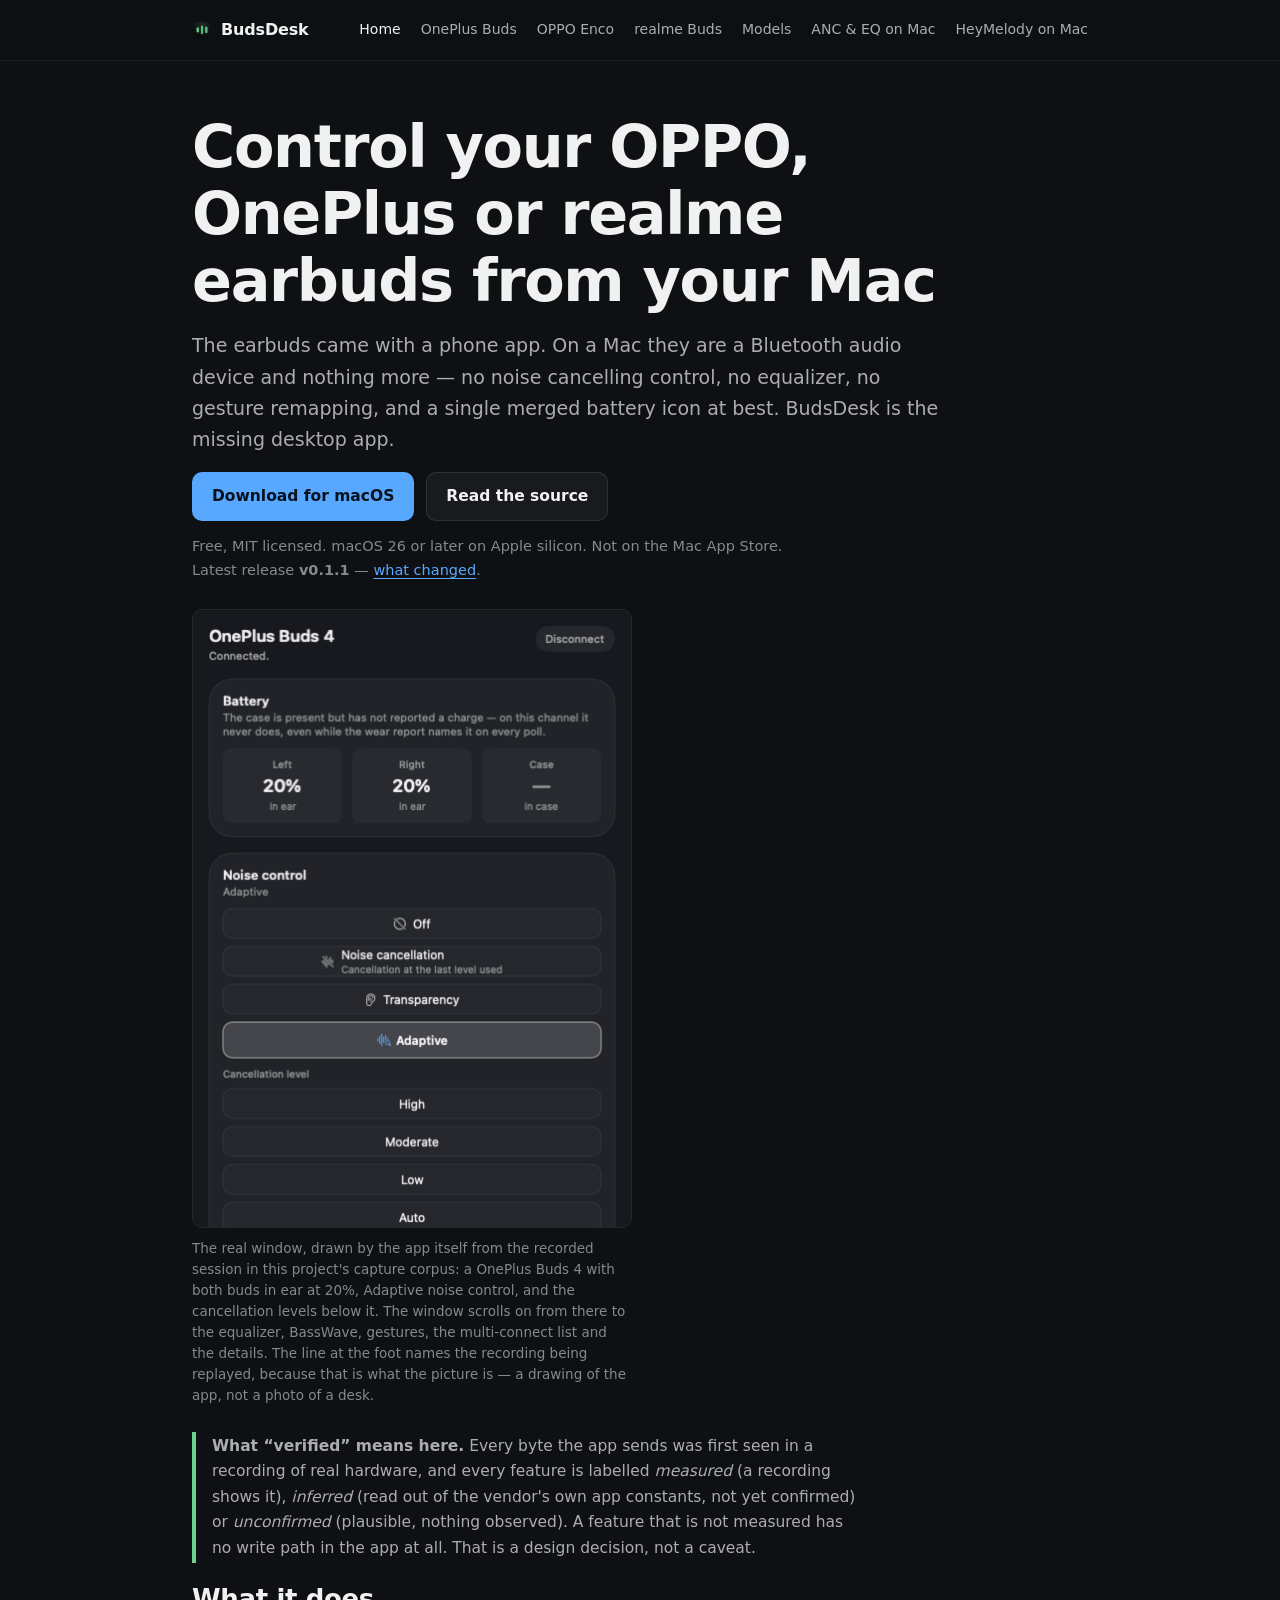
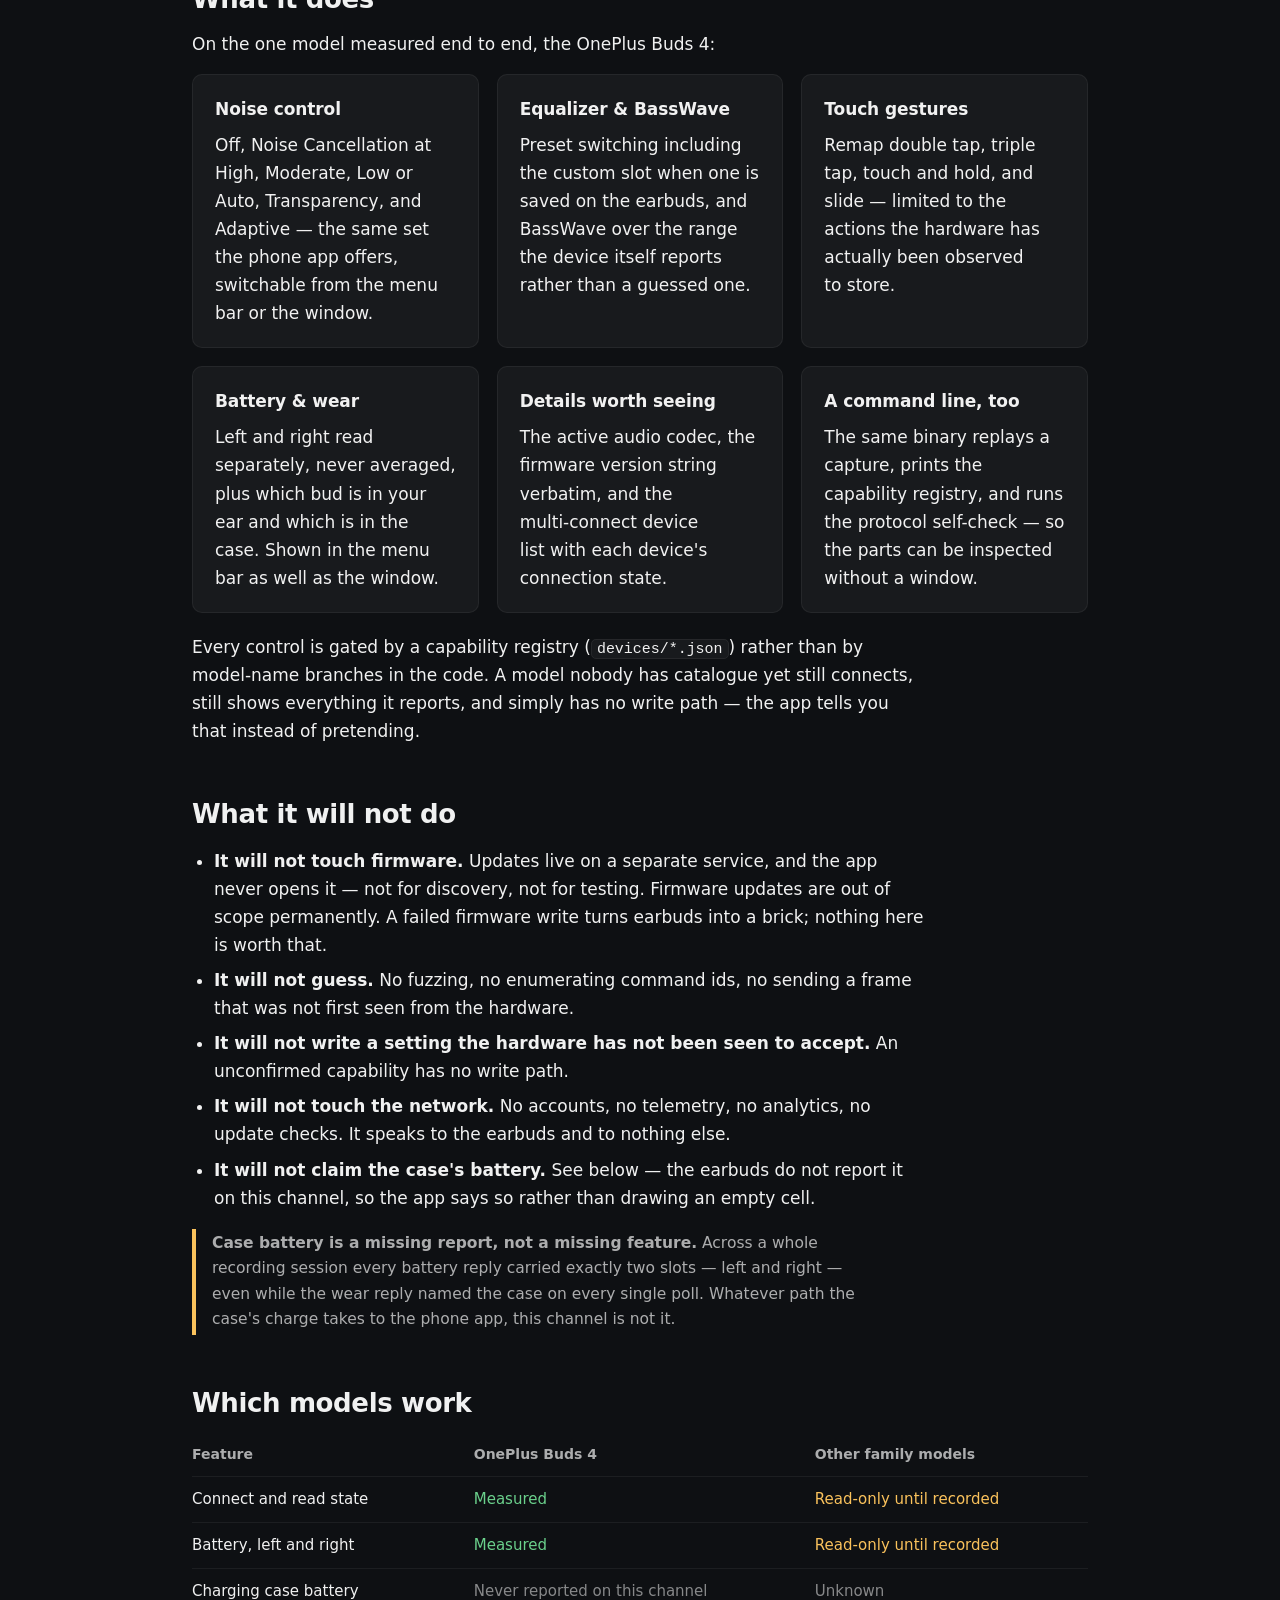
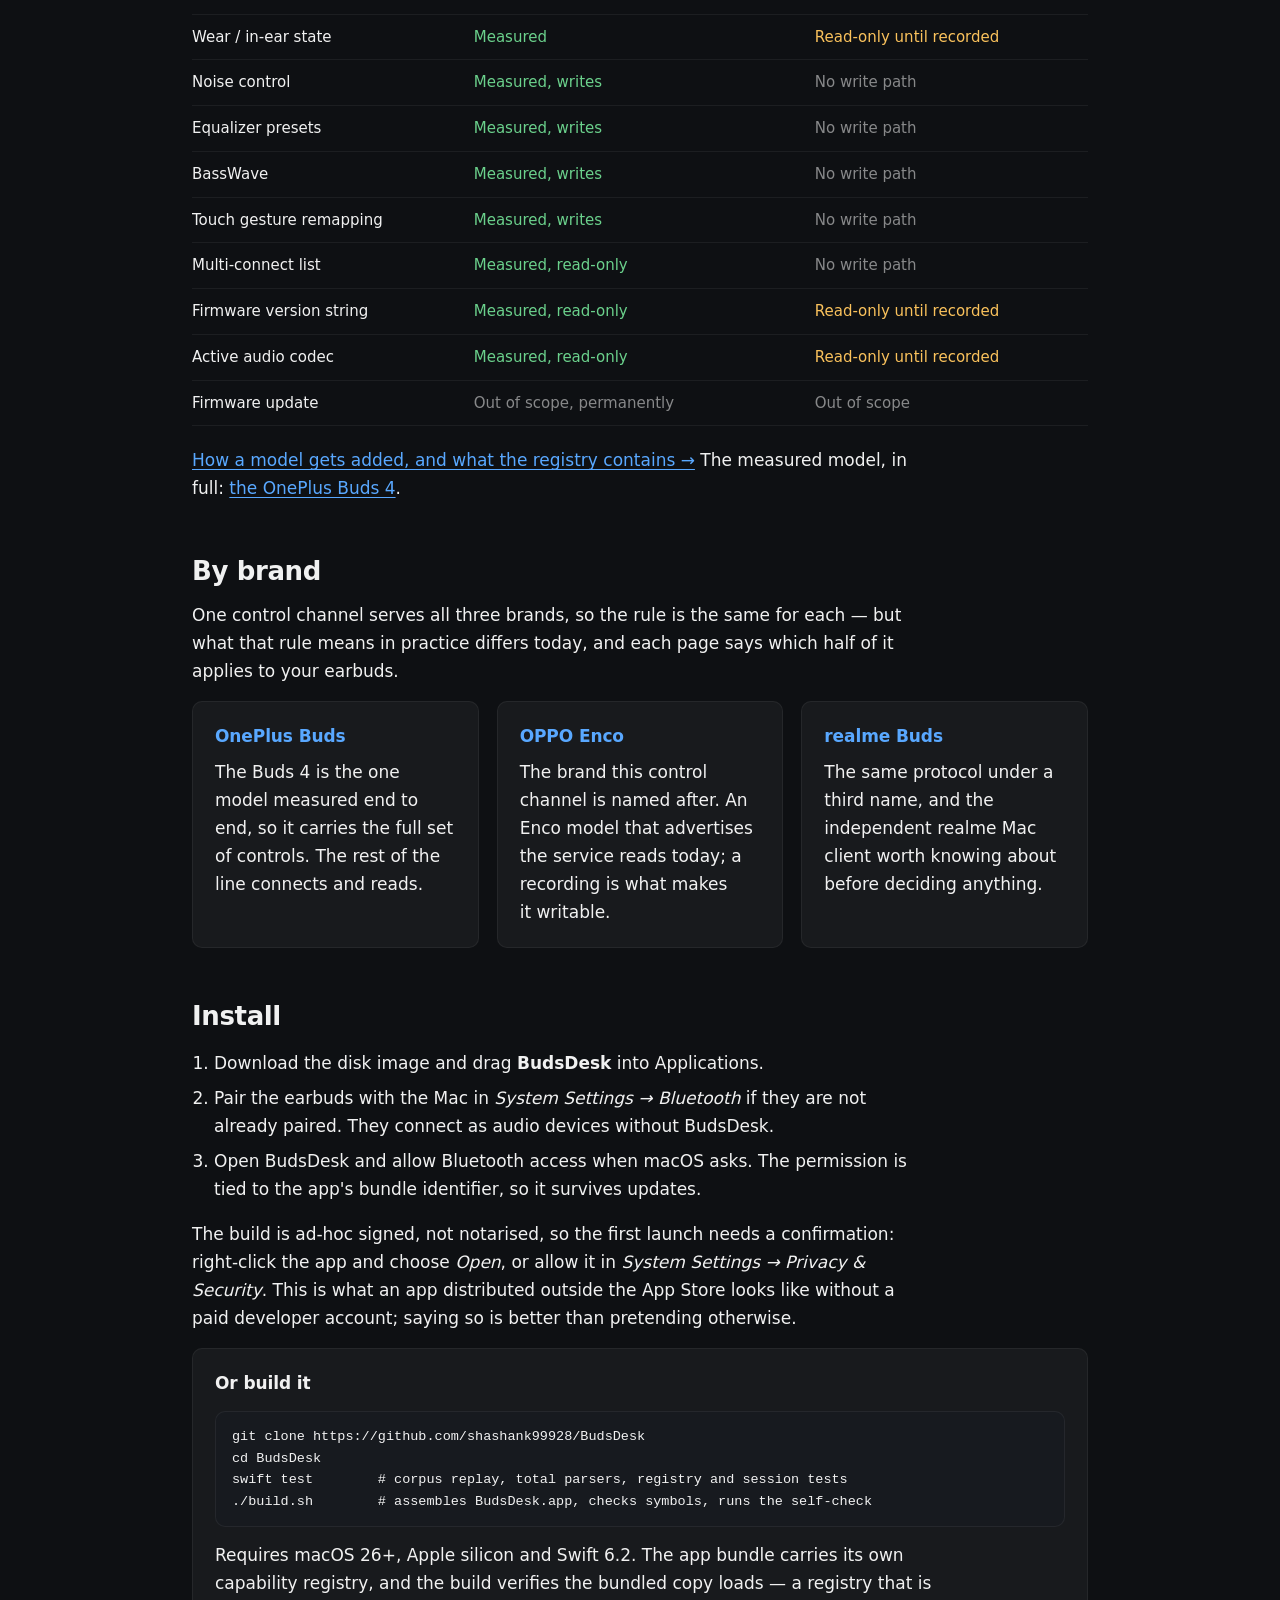
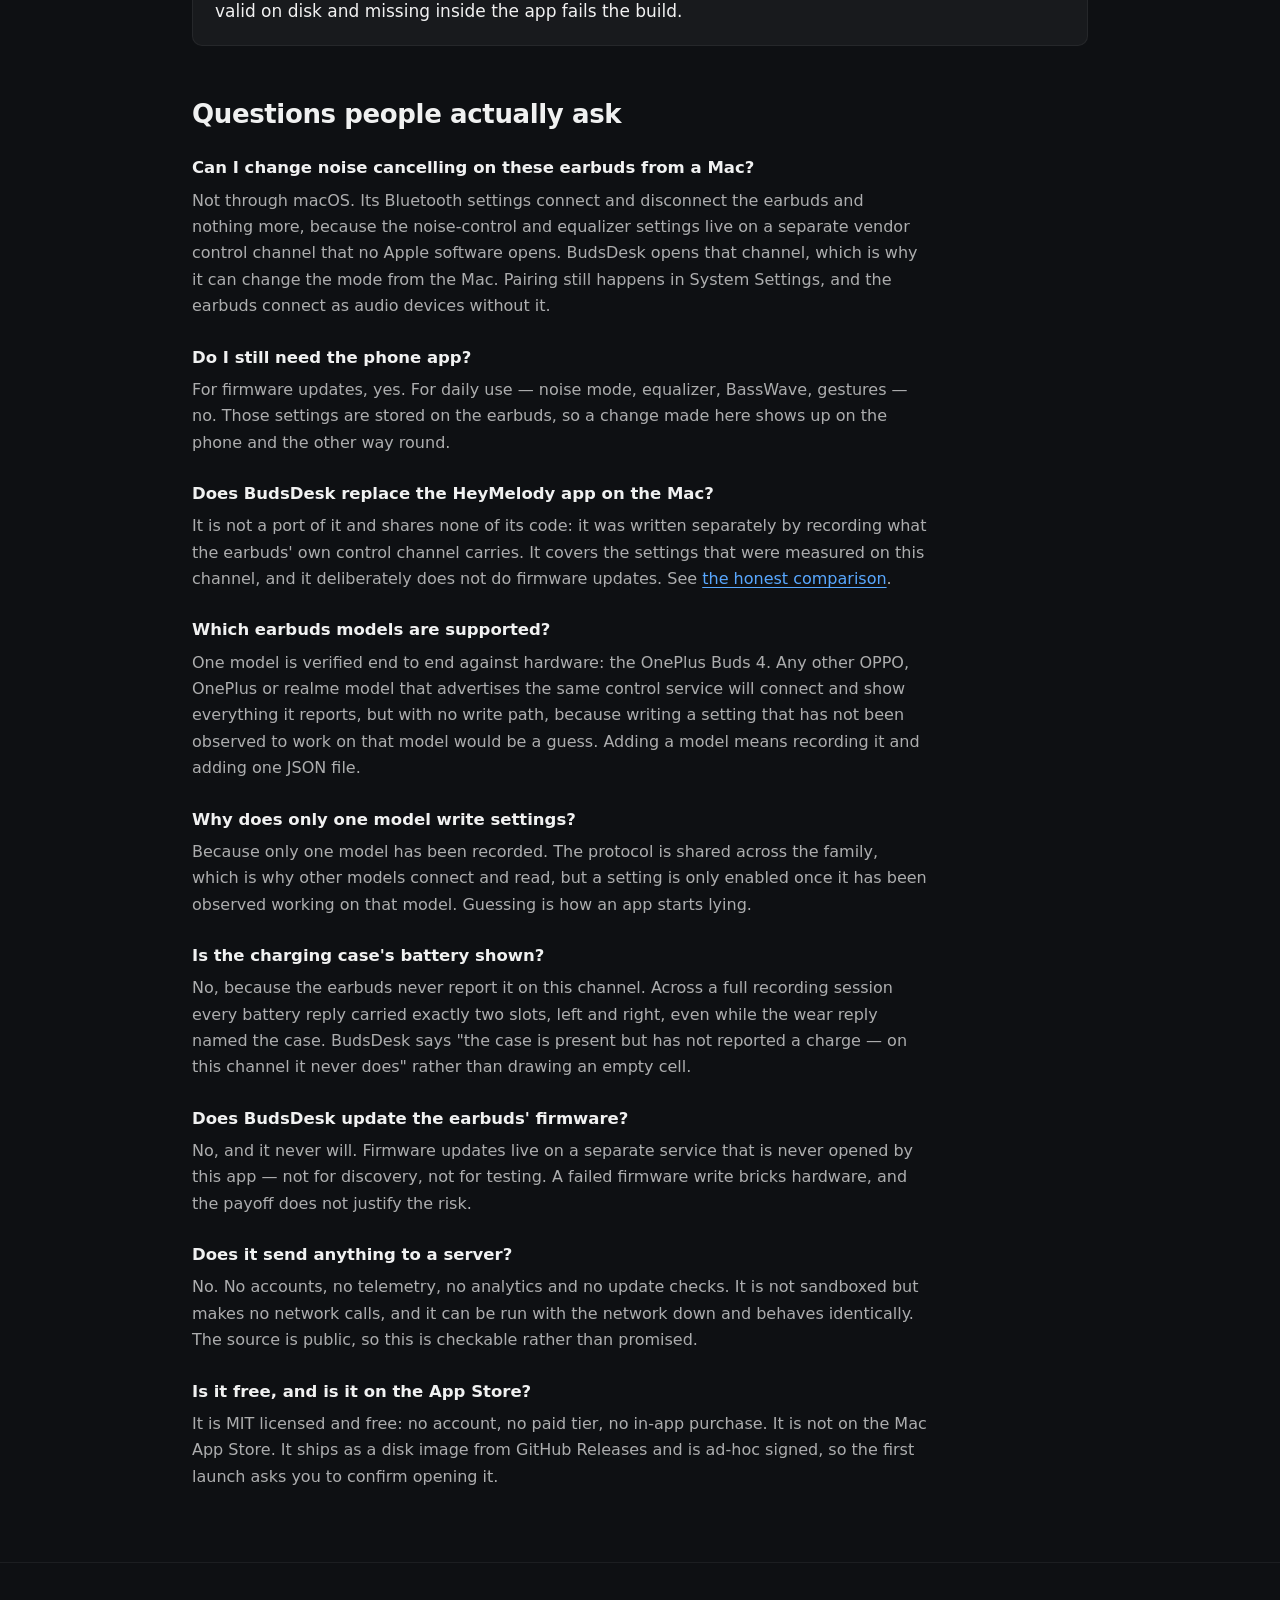
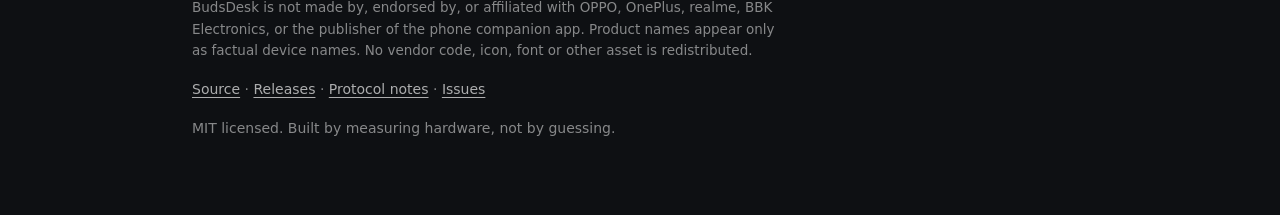
==== docs/index.html @ 9f468a89 "Apply the site's design audit: one accent, honest contrast, larger type The audit had been accepted " ====
<!DOCTYPE html>
<html lang="en">
<head>
<meta charset="utf-8">
<meta name="viewport" content="width=device-width, initial-scale=1">
<title>BudsDesk — Control OnePlus &amp; OPPO Earbuds on Mac</title>
<meta name="description" content="A free, open-source macOS app that controls OPPO, OnePlus and realme wireless earbuds: noise cancelling, equalizer, BassWave, touch gestures and battery. Verified against real hardware. No phone, no account, no network.">
<link rel="canonical" href="https://shashank99928.github.io/BudsDesk/">
<meta name="theme-color" content="#0e1013">
<meta name="color-scheme" content="dark">

<meta property="og:type" content="website">
<meta property="og:site_name" content="BudsDesk">
<meta property="og:title" content="BudsDesk — control OnePlus, OPPO and realme earbuds on your Mac">
<meta property="og:description" content="Change noise cancelling and the equalizer on your earbuds from the Mac, without the phone. Free and open source, verified against real hardware, no network access.">
<meta property="og:url" content="https://shashank99928.github.io/BudsDesk/">
<meta name="twitter:card" content="summary">
<meta property="og:image" content="https://shashank99928.github.io/BudsDesk/assets/icon.png">

<link rel="stylesheet" href="assets/style.css">
<link rel="icon" href="assets/icon.png" type="image/png">

<script type="application/ld+json">
{
  "@context": "https://schema.org",
  "@graph": [
    {
      "@type": "SoftwareApplication",
      "@id": "https://shashank99928.github.io/BudsDesk/#app",
      "name": "BudsDesk",
      "alternateName": "BudsDesk for macOS",
      "applicationCategory": "UtilitiesApplication",
      "applicationSubCategory": "Bluetooth device control",
      "operatingSystem": "macOS 26 or later, Apple silicon",
      "softwareRequirements": "macOS 26+, Apple silicon (arm64)",
      "processorRequirements": "Apple silicon",
      "downloadUrl": "https://github.com/shashank99928/BudsDesk/releases/latest/download/BudsDesk.dmg",
      "installUrl": "https://github.com/shashank99928/BudsDesk/releases/latest",
      "softwareVersion": "0.1.1",
      "fileSize": "unknown",
      "license": "https://github.com/shashank99928/BudsDesk/blob/main/LICENSE",
      "isAccessibleForFree": true,
      "offers": { "@type": "Offer", "price": "0", "priceCurrency": "USD" },
      "description": "A native macOS app that controls OPPO, OnePlus and realme wireless earbuds over the vendor's own Bluetooth control channel: noise control, equalizer, BassWave, touch gestures, battery, wear state, codec and multi-connect state. One model is verified against hardware; other models in the family connect read-only until someone records them.",
      "featureList": [
        "Noise control: Off, Noise Cancellation (High, Moderate, Low, Auto), Transparency, Adaptive",
        "Equalizer presets, plus the custom slot when one is saved",
        "BassWave level, using the range the device itself reports",
        "Touch gesture remapping, limited to actions the hardware has been observed to accept",
        "Left and right battery, read separately",
        "Wear and in-ear detection",
        "Multi-connect device list",
        "Firmware version string and active audio codec",
        "Menu-bar item with battery, and a command line on the same binary"
      ],
      "author": { "@type": "Person", "name": "shashank99928", "url": "https://github.com/shashank99928" },
      "codeRepository": "https://github.com/shashank99928/BudsDesk"
    },
    {
      "@type": "Organization",
      "@id": "https://shashank99928.github.io/BudsDesk/#org",
      "name": "BudsDesk",
      "url": "https://shashank99928.github.io/BudsDesk/",
      "sameAs": ["https://github.com/shashank99928/BudsDesk"],
      "logo": "https://shashank99928.github.io/BudsDesk/assets/icon.png"
    },
    {
      "@type": "WebSite",
      "@id": "https://shashank99928.github.io/BudsDesk/#website",
      "url": "https://shashank99928.github.io/BudsDesk/",
      "name": "BudsDesk",
      "publisher": { "@id": "https://shashank99928.github.io/BudsDesk/#org" }
    },
    {
      "@type": "FAQPage",
      "@id": "https://shashank99928.github.io/BudsDesk/#faq",
      "mainEntity": [
        {
          "@type": "Question",
          "name": "Can I change noise cancelling on these earbuds from a Mac?",
          "acceptedAnswer": {
            "@type": "Answer",
            "text": "Not through macOS. Its Bluetooth settings connect and disconnect the earbuds and nothing more, because the noise-control and equalizer settings live on a separate vendor control channel that no Apple software opens. BudsDesk opens that channel, which is why it can change the mode from the Mac. Pairing still happens in System Settings, and the earbuds connect as audio devices without it."
          }
        },
        {
          "@type": "Question",
          "name": "Do I still need the phone app?",
          "acceptedAnswer": {
            "@type": "Answer",
            "text": "For firmware updates, yes. For daily use — noise mode, equalizer, BassWave, gestures — no. Those settings are stored on the earbuds, so a change made here shows up on the phone and the other way round."
          }
        },
        {
          "@type": "Question",
          "name": "Does BudsDesk replace the HeyMelody app on the Mac?",
          "acceptedAnswer": {
            "@type": "Answer",
            "text": "It is not a port of it and shares none of its code: it was written separately by recording what the earbuds' own control channel carries. It covers the settings that were measured on this channel, and it deliberately does not do firmware updates. See the honest comparison."
          }
        },
        {
          "@type": "Question",
          "name": "Which earbuds models are supported?",
          "acceptedAnswer": {
            "@type": "Answer",
            "text": "One model is verified end to end against hardware: the OnePlus Buds 4. Any other OPPO, OnePlus or realme model that advertises the same control service will connect and show everything it reports, but with no write path, because writing a setting that has not been observed to work on that model would be a guess. Adding a model means recording it and adding one JSON file."
          }
        },
        {
          "@type": "Question",
          "name": "Why does only one model write settings?",
          "acceptedAnswer": {
            "@type": "Answer",
            "text": "Because only one model has been recorded. The protocol is shared across the family, which is why other models connect and read, but a setting is only enabled once it has been observed working on that model. Guessing is how an app starts lying."
          }
        },
        {
          "@type": "Question",
          "name": "Is the charging case's battery shown?",
          "acceptedAnswer": {
            "@type": "Answer",
            "text": "No, because the earbuds never report it on this channel. Across a full recording session every battery reply carried exactly two slots, left and right, even while the wear reply named the case. BudsDesk says \"the case is present but has not reported a charge — on this channel it never does\" rather than drawing an empty cell."
          }
        },
        {
          "@type": "Question",
          "name": "Does BudsDesk update the earbuds' firmware?",
          "acceptedAnswer": {
            "@type": "Answer",
            "text": "No, and it never will. Firmware updates live on a separate service that is never opened by this app — not for discovery, not for testing. A failed firmware write bricks hardware, and the payoff does not justify the risk."
          }
        },
        {
          "@type": "Question",
          "name": "Does it send anything to a server?",
          "acceptedAnswer": {
            "@type": "Answer",
            "text": "No. No accounts, no telemetry, no analytics and no update checks. It is not sandboxed but makes no network calls, and it can be run with the network down and behaves identically. The source is public, so this is checkable rather than promised."
          }
        },
        {
          "@type": "Question",
          "name": "Is it free, and is it on the App Store?",
          "acceptedAnswer": {
            "@type": "Answer",
            "text": "It is MIT licensed and free: no account, no paid tier, no in-app purchase. It is not on the Mac App Store. It ships as a disk image from GitHub Releases and is ad-hoc signed, so the first launch asks you to confirm opening it."
          }
        }
      ]
    }
  ]
}
</script>
</head>
<body>

<a class="skip" href="#main">Skip to content</a>

<header class="site">
  <div class="wrap">
    <a class="brand" href="/BudsDesk/"><span class="mark" aria-hidden="true"></span>BudsDesk</a>
    <nav class="site" aria-label="Main">
      <a href="/BudsDesk/" aria-current="page">Home</a>
      <a href="/BudsDesk/oneplus-buds-on-mac.html">OnePlus Buds</a>
      <a href="/BudsDesk/oppo-buds-on-mac.html">OPPO Enco</a>
      <a href="/BudsDesk/realme-buds-on-mac.html">realme Buds</a>
      <a href="/BudsDesk/models.html">Models</a>
      <a href="/BudsDesk/anc-eq-on-mac.html">ANC &amp; EQ on Mac</a>
      <a href="/BudsDesk/heymelody-on-mac.html">HeyMelody on Mac</a>
    </nav>
  </div>
</header>

<main id="main">
<div class="wrap">

  <h1>Control your OPPO, OnePlus or realme earbuds from your Mac</h1>

  <p class="lede">
    The earbuds came with a phone app. On a Mac they are a Bluetooth audio device and nothing
    more — no noise cancelling control, no equalizer, no gesture remapping, and a single merged
    battery icon at best. BudsDesk is the missing desktop app.
  </p>

  <div class="buttons">
    <a class="button primary" href="https://github.com/shashank99928/BudsDesk/releases/latest/download/BudsDesk.dmg">Download for macOS</a>
    <a class="button" href="https://github.com/shashank99928/BudsDesk">Read the source</a>
  </div>
  <p style="font-size:14.5px;color:var(--faint);margin-bottom:26px">
    Free, MIT licensed. macOS 26 or later on Apple silicon. Not on the Mac App Store.
    Latest release <strong>v0.1.1</strong> —
    <a href="https://github.com/shashank99928/BudsDesk/releases">what changed</a>.
  </p>

  <figure class="shot">
    <img src="assets/connected.png" width="440" height="620" fetchpriority="high" decoding="async"
         alt="The BudsDesk window: OnePlus Buds 4 connected. Battery shows left 20% and right 20%, both in ear, with the note that the case has not reported a charge. Noise control shows Adaptive selected, with the cancellation levels High, Moderate, Low and Auto below it.">
    <figcaption>
      The real window, drawn by the app itself from the recorded session in this project's capture
      corpus: a OnePlus Buds 4 with both buds in ear at 20%, Adaptive noise control, and the
      cancellation levels below it. The window scrolls on from there to the equalizer, BassWave,
      gestures, the multi-connect list and the details. The line at the foot names the recording
      being replayed, because that is what the picture is — a drawing of the app, not a photo of a
      desk.
    </figcaption>
  </figure>

  <div class="note good">
    <p><strong>What &ldquo;verified&rdquo; means here.</strong> Every byte the app sends was first seen
    in a recording of real hardware, and every feature is labelled <em>measured</em> (a recording
    shows it), <em>inferred</em> (read out of the vendor's own app constants, not yet confirmed) or
    <em>unconfirmed</em> (plausible, nothing observed). A feature that is not measured has no write
    path in the app at all. That is a design decision, not a caveat.</p>
  </div>

  <section>
    <h2>What it does</h2>

    <p>On the one model measured end to end, the OnePlus Buds 4:</p>

    <div class="grid">
      <div class="card">
        <h3>Noise control</h3>
        <p>Off, Noise Cancellation at High, Moderate, Low or Auto, Transparency, and Adaptive — the
        same set the phone app offers, switchable from the menu bar or the window.</p>
      </div>
      <div class="card">
        <h3>Equalizer &amp; BassWave</h3>
        <p>Preset switching including the custom slot when one is saved on the earbuds, and BassWave
        over the range the device itself reports rather than a guessed one.</p>
      </div>
      <div class="card">
        <h3>Touch gestures</h3>
        <p>Remap double tap, triple tap, touch and hold, and slide — limited to the actions the
        hardware has actually been observed to store.</p>
      </div>
      <div class="card">
        <h3>Battery &amp; wear</h3>
        <p>Left and right read separately, never averaged, plus which bud is in your ear and which
        is in the case. Shown in the menu bar as well as the window.</p>
      </div>
      <div class="card">
        <h3>Details worth seeing</h3>
        <p>The active audio codec, the firmware version string verbatim, and the multi-connect
        device list with each device's connection state.</p>
      </div>
      <div class="card">
        <h3>A command line, too</h3>
        <p>The same binary replays a capture, prints the capability registry, and runs the protocol
        self-check — so the parts can be inspected without a window.</p>
      </div>
    </div>

    <p>
      Every control is gated by a capability registry (<code>devices/*.json</code>) rather than by
      model-name branches in the code. A model nobody has catalogue yet still connects, still shows
      everything it reports, and simply has no write path — the app tells you that instead of
      pretending.
    </p>
  </section>

  <section>
    <h2>What it will not do</h2>

    <ul>
      <li><strong>It will not touch firmware.</strong> Updates live on a separate service, and the app
      never opens it — not for discovery, not for testing. Firmware updates are out of scope
      permanently. A failed firmware write turns earbuds into a brick; nothing here is worth that.</li>
      <li><strong>It will not guess.</strong> No fuzzing, no enumerating command ids, no sending a
      frame that was not first seen from the hardware.</li>
      <li><strong>It will not write a setting the hardware has not been seen to accept.</strong> An
      unconfirmed capability has no write path.</li>
      <li><strong>It will not touch the network.</strong> No accounts, no telemetry, no analytics,
      no update checks. It speaks to the earbuds and to nothing else.</li>
      <li><strong>It will not claim the case's battery.</strong> See below — the earbuds do not report
      it on this channel, so the app says so rather than drawing an empty cell.</li>
    </ul>

    <div class="note warn">
      <p><strong>Case battery is a missing report, not a missing feature.</strong> Across a whole
      recording session every battery reply carried exactly two slots — left and right — even while
      the wear reply named the case on every single poll. Whatever path the case's charge takes to
      the phone app, this channel is not it.</p>
    </div>
  </section>

  <section>
    <h2>Which models work</h2>

    <div class="scroll-x">
    <table>
      <caption class="sr-only" style="position:absolute;left:-9999px">Feature support by model</caption>
      <thead>
        <tr><th scope="col">Feature</th><th scope="col">OnePlus Buds 4</th><th scope="col">Other family models</th></tr>
      </thead>
      <tbody>
        <tr><td>Connect and read state</td><td class="yes">Measured</td><td class="partial">Read-only until recorded</td></tr>
        <tr><td>Battery, left and right</td><td class="yes">Measured</td><td class="partial">Read-only until recorded</td></tr>
        <tr><td>Charging case battery</td><td class="no">Never reported on this channel</td><td class="no">Unknown</td></tr>
        <tr><td>Wear / in-ear state</td><td class="yes">Measured</td><td class="partial">Read-only until recorded</td></tr>
        <tr><td>Noise control</td><td class="yes">Measured, writes</td><td class="no">No write path</td></tr>
        <tr><td>Equalizer presets</td><td class="yes">Measured, writes</td><td class="no">No write path</td></tr>
        <tr><td>BassWave</td><td class="yes">Measured, writes</td><td class="no">No write path</td></tr>
        <tr><td>Touch gesture remapping</td><td class="yes">Measured, writes</td><td class="no">No write path</td></tr>
        <tr><td>Multi-connect list</td><td class="yes">Measured, read-only</td><td class="no">No write path</td></tr>
        <tr><td>Firmware version string</td><td class="yes">Measured, read-only</td><td class="partial">Read-only until recorded</td></tr>
        <tr><td>Active audio codec</td><td class="yes">Measured, read-only</td><td class="partial">Read-only until recorded</td></tr>
        <tr><td>Firmware update</td><td class="no">Out of scope, permanently</td><td class="no">Out of scope</td></tr>
      </tbody>
    </table>
    </div>

    <p>
      <a href="/BudsDesk/models.html">How a model gets added, and what the registry contains &rarr;</a>
      The measured model, in full: <a href="/BudsDesk/oneplus-buds-4.html">the OnePlus Buds 4</a>.
    </p>
  </section>

  <section>
    <h2>By brand</h2>

    <p>
      One control channel serves all three brands, so the rule is the same for each — but what that
      rule means in practice differs today, and each page says which half of it applies to your
      earbuds.
    </p>

    <div class="grid">
      <a class="card" href="/BudsDesk/oneplus-buds-on-mac.html">
        <h3>OnePlus Buds</h3>
        <p>The Buds 4 is the one model measured end to end, so it carries the full set of controls.
        The rest of the line connects and reads.</p>
      </a>
      <a class="card" href="/BudsDesk/oppo-buds-on-mac.html">
        <h3>OPPO Enco</h3>
        <p>The brand this control channel is named after. An Enco model that advertises the service
        reads today; a recording is what makes it writable.</p>
      </a>
      <a class="card" href="/BudsDesk/realme-buds-on-mac.html">
        <h3>realme Buds</h3>
        <p>The same protocol under a third name, and the independent realme Mac client worth knowing
        about before deciding anything.</p>
      </a>
    </div>
  </section>

  <section>
    <h2>Install</h2>

    <ol>
      <li>Download the disk image and drag <strong>BudsDesk</strong> into Applications.</li>
      <li>Pair the earbuds with the Mac in <em>System Settings &rarr; Bluetooth</em> if they are not
      already paired. They connect as audio devices without BudsDesk.</li>
      <li>Open BudsDesk and allow Bluetooth access when macOS asks. The permission is tied to the
      app's bundle identifier, so it survives updates.</li>
    </ol>

    <p>
      The build is ad-hoc signed, not notarised, so the first launch needs a confirmation:
      right-click the app and choose <em>Open</em>, or allow it in <em>System Settings &rarr;
      Privacy &amp; Security</em>. This is what an app distributed outside the App Store looks like
      without a paid developer account; saying so is better than pretending otherwise.
    </p>

    <div class="card">
      <h3>Or build it</h3>
      <pre><code>git clone https://github.com/shashank99928/BudsDesk
cd BudsDesk
swift test        # corpus replay, total parsers, registry and session tests
./build.sh        # assembles BudsDesk.app, checks symbols, runs the self-check</code></pre>
      <p style="margin-bottom:0">Requires macOS 26+, Apple silicon and Swift 6.2. The app bundle
      carries its own capability registry, and the build verifies the bundled copy loads — a
      registry that is valid on disk and missing inside the app fails the build.</p>
    </div>
  </section>

  <section>
    <h2>Questions people actually ask</h2>

    <dl class="faq">
      <dt>Can I change noise cancelling on these earbuds from a Mac?</dt>
      <dd>Not through macOS. Its Bluetooth settings connect and disconnect the earbuds and nothing
      more, because the noise-control and equalizer settings live on a separate vendor control channel
      that no Apple software opens. BudsDesk opens that channel, which is why it can change the mode
      from the Mac. Pairing still happens in System Settings, and the earbuds connect as audio devices
      without it.</dd>

      <dt>Do I still need the phone app?</dt>
      <dd>For firmware updates, yes. For daily use — noise mode, equalizer, BassWave, gestures — no.
      Those settings are stored on the earbuds, so a change made here shows up on the phone and the
      other way round.</dd>

      <dt>Does BudsDesk replace the HeyMelody app on the Mac?</dt>
      <dd>It is not a port of it and shares none of its code: it was written separately by recording
      what the earbuds' own control channel carries. It covers the settings that were measured on this
      channel, and it deliberately does not do firmware updates. See
      <a href="/BudsDesk/heymelody-on-mac.html">the honest comparison</a>.</dd>

      <dt>Which earbuds models are supported?</dt>
      <dd>One model is verified end to end against hardware: the OnePlus Buds 4. Any other OPPO,
      OnePlus or realme model that advertises the same control service will connect and show everything
      it reports, but with no write path, because writing a setting that has not been observed to work
      on that model would be a guess. Adding a model means recording it and adding one JSON file.</dd>

      <dt>Why does only one model write settings?</dt>
      <dd>Because only one model has been recorded. The protocol is shared across the family, which is
      why other models connect and read, but a setting is only enabled once it has been observed
      working on that model. Guessing is how an app starts lying.</dd>

      <dt>Is the charging case's battery shown?</dt>
      <dd>No, because the earbuds never report it on this channel. Across a full recording session
      every battery reply carried exactly two slots, left and right, even while the wear reply named
      the case. BudsDesk says "the case is present but has not reported a charge — on this channel it
      never does" rather than drawing an empty cell.</dd>

      <dt>Does BudsDesk update the earbuds' firmware?</dt>
      <dd>No, and it never will. Firmware updates live on a separate service that is never opened by
      this app — not for discovery, not for testing. A failed firmware write bricks hardware, and the
      payoff does not justify the risk.</dd>

      <dt>Does it send anything to a server?</dt>
      <dd>No. No accounts, no telemetry, no analytics and no update checks. It is not sandboxed but
      makes no network calls, and it can be run with the network down and behaves identically. The
      source is public, so this is checkable rather than promised.</dd>

      <dt>Is it free, and is it on the App Store?</dt>
      <dd>It is MIT licensed and free: no account, no paid tier, no in-app purchase. It is not on the
      Mac App Store. It ships as a disk image from GitHub Releases and is ad-hoc signed, so the first
      launch asks you to confirm opening it.</dd>
    </dl>
  </section>

</div>
</main>

<footer class="site">
  <div class="wrap">
    <p class="fineprint">
      BudsDesk is not made by, endorsed by, or affiliated with OPPO, OnePlus, realme, BBK
      Electronics, or the publisher of the phone companion app. Product names appear only as factual
      device names. No vendor code, icon, font or other asset is redistributed.
    </p>
    <p>
      <a href="https://github.com/shashank99928/BudsDesk">Source</a> ·
      <a href="https://github.com/shashank99928/BudsDesk/releases">Releases</a> ·
      <a href="https://github.com/shashank99928/BudsDesk/blob/main/protocol/PROTOCOL.md">Protocol notes</a> ·
      <a href="https://github.com/shashank99928/BudsDesk/issues">Issues</a>
    </p>
    <p>MIT licensed. Built by measuring hardware, not by guessing.</p>
  </div>
</footer>

</body>
</html>
---- docs/assets/style.css ----
/* BudsDesk site styles.
 *
 * One stylesheet, no framework, no webfont, no CDN. Every rule here is auditable in one file, and
 * the page renders identically offline — which matters for a project whose whole claim is that it
 * never talks to a network.
 *
 * The palette is the app's own (Sources/BudsDeskMac/Theme.swift), converted to hex, so the site
 * and the app look like the same thing. It is dark-only on purpose: the app is pinned to Dark
 * Aqua because that is the appearance it was verified in.
 */

:root {
    --bg: #0e1013;
    --surface: #171a1f;
    --surface-2: rgba(255, 255, 255, 0.045);
    --border: rgba(255, 255, 255, 0.10);
    --border-soft: rgba(255, 255, 255, 0.06);
    --text: rgba(255, 255, 255, 0.94);
    --muted: rgba(255, 255, 255, 0.66);
    --faint: rgba(255, 255, 255, 0.50);
    --accent: #59a8ff;
    --good: #6bd18c;
    --warning: #fac25c;
    --radius: 10px;
    --measure: 68ch;
    --font: -apple-system, BlinkMacSystemFont, "Segoe UI", system-ui, sans-serif;
    --mono: ui-monospace, SFMono-Regular, "SF Mono", Menlo, monospace;
}

* { box-sizing: border-box; }

html {
    -webkit-text-size-adjust: 100%;
    scroll-behavior: smooth;
}

@media (prefers-reduced-motion: reduce) {
    html { scroll-behavior: auto; }
    * { transition: none !important; animation: none !important; }
}

body {
    margin: 0;
    background: var(--bg);
    color: var(--text);
    font-family: var(--font);
    font-size: 17px;
    line-height: 1.65;
    -webkit-font-smoothing: antialiased;
    -moz-osx-font-smoothing: grayscale;
    /* A firmware string, a UUID or a long URL must wrap rather than push the page sideways. */
    overflow-wrap: break-word;
}

/* Images are decoration here — diagrams and icons, never something to open, zoom, or drag out. */
img {
    max-width: 100%;
    height: auto;
    pointer-events: none;
    user-select: none;
}

a { color: var(--accent); text-underline-offset: 3px; }

/* Selection is the accent, not the OS's default blue: the page has one accent and selecting a
 * sentence should look like part of it. Ink on accent is the same 7.6:1 pair the primary button
 * uses. */
::selection { background: var(--accent); color: #06121f; }

/* Hover is a pointer affordance, so it is declared only where there is a pointer to hover with.
 * On a touch screen a bare `:hover` rule sticks to the last link tapped, which reads as a
 * selection that will not clear. */
@media (hover: hover) {
    a:hover { text-decoration-thickness: 2px; }
}

:focus-visible {
    outline: 2px solid var(--accent);
    outline-offset: 2px;
    border-radius: 4px;
}

.skip {
    position: absolute;
    left: -9999px;
    top: 0;
    background: var(--surface);
    padding: 12px 16px;
    z-index: 10;
}
.skip:focus { left: 12px; top: 12px; }

/* ---------- Layout ---------- */

.wrap {
    max-width: 940px;
    margin: 0 auto;
    padding: 0 22px;
}

.narrow { max-width: var(--measure); }

header.site {
    border-bottom: 1px solid var(--border-soft);
    position: sticky;
    top: 0;
    background: rgba(14, 16, 19, 0.88);
    backdrop-filter: blur(12px);
    z-index: 5;
}

header.site .wrap {
    display: flex;
    align-items: center;
    gap: 18px;
    min-height: 60px;
    flex-wrap: wrap;
}

.brand {
    font-weight: 600;
    font-size: 16px;
    color: var(--text);
    text-decoration: none;
    letter-spacing: -0.01em;
    display: flex;
    align-items: center;
    gap: 9px;
}

.brand .mark {
    width: 20px;
    height: 20px;
    border-radius: 6px;
    /* The app's own icon, not a hand-mixed gradient: the mark in the header should be the thing
     * on the Dock, and an unowned second accent (`#2f6fd0`) is how a palette starts to drift. */
    background: url("icon.png") center / cover no-repeat;
    display: inline-block;
    flex: none;
}

nav.site {
    margin-left: auto;
    display: flex;
    gap: 20px;
    font-size: 14px;
    flex-wrap: wrap;
}

nav.site a {
    color: var(--muted);
    text-decoration: none;
    /* The text is the target; padding makes it a comfortable ~39px tall one. Vertical only, so
     * the row cannot get any wider and start wrapping earlier. */
    padding-block: 8px;
}
nav.site a[aria-current="page"] { color: var(--text); }

/* A card that is one link: the whole surface is the target rather than the heading alone, so the
 * shape that looks pressable is pressable. The heading takes the accent colour, which is what
 * says "link" now that the anchor's own underline is off. */
a.card {
    display: block;
    color: inherit;
    text-decoration: none;
    transition-property: border-color, background-color;
    transition-duration: 140ms;
    transition-timing-function: ease-out;
}
a.card h3 { color: var(--accent); }

@media (hover: hover) {
    nav.site a:hover { color: var(--text); }
    a.card:hover { border-color: var(--border); background-color: rgba(255, 255, 255, 0.07); }
}

/* The header is sticky, so a jump to `#main` — the skip link's target — would otherwise land with
 * the first heading hidden underneath it. */
main { padding: 52px 0 72px; scroll-margin-top: 76px; }

section { margin: 0 0 52px; }
section:last-of-type { margin-bottom: 0; }

footer.site {
    border-top: 1px solid var(--border-soft);
    padding: 34px 0 60px;
    color: var(--faint);
    font-size: 14px;
}

footer.site .wrap > * + * { margin-top: 12px; }
footer.site a { color: var(--muted); }

/* ---------- Type ---------- */

h1 {
    font-size: clamp(30px, 4.6vw, 60px);
    line-height: 1.14;
    letter-spacing: -0.022em;
    margin: 0 0 16px;
    font-weight: 640;
}

h2 {
    font-size: clamp(21px, 2.6vw, 26px);
    line-height: 1.25;
    letter-spacing: -0.014em;
    margin: 0 0 14px;
    font-weight: 600;
}

h3 {
    font-size: 17px;
    margin: 26px 0 8px;
    font-weight: 600;
    letter-spacing: -0.006em;
}

p { margin: 0 0 16px; max-width: var(--measure); }
p.lede { font-size: 19px; color: var(--muted); max-width: 62ch; }

/* Wrap deliberately: headings balance across their lines rather than leaving one long one and one
 * short one, and body text avoids a single word stranded on its own last line. Both are
 * best-effort — a browser that does not know them wraps exactly as it did before. */
h1, h2, h3 { text-wrap: balance; }
p, li, dd, figcaption { text-wrap: pretty; }

ul, ol { max-width: var(--measure); padding-left: 22px; }
li + li { margin-top: 7px; }

code, kbd {
    font-family: var(--mono);
    font-size: 0.88em;
    background: var(--surface-2);
    border: 1px solid var(--border-soft);
    border-radius: 5px;
    padding: 1px 5px;
}

pre {
    background: var(--surface);
    border: 1px solid var(--border-soft);
    border-radius: var(--radius);
    padding: 14px 16px;
    overflow-x: auto;
    font-size: 13.5px;
    line-height: 1.6;
}
pre code { background: none; border: 0; padding: 0; font-size: inherit; }

hr {
    border: 0;
    border-top: 1px solid var(--border-soft);
    margin: 40px 0;
}

/* ---------- Components ---------- */

.card {
    background: var(--surface-2);
    border: 1px solid var(--border-soft);
    border-radius: var(--radius);
    padding: 20px 22px;
    margin: 0 0 20px;
}
.card > :last-child { margin-bottom: 0; }
.card h2, .card h3 { margin-top: 0; }

.note {
    border-left: 4px solid var(--border);
    padding: 2px 0 2px 16px;
    color: var(--muted);
    font-size: 15.5px;
    margin: 0 0 20px;
    max-width: var(--measure);
}
.note.warn { border-left-color: var(--warning); }
.note.good { border-left-color: var(--good); }
.note p:last-child { margin-bottom: 0; }

/* The app's window, drawn by the app rather than captured off somebody's desk: `BudsDesk --render`
 * writes it, and `build.sh` fails if it stops matching what the window draws. Capped at the app's
 * own 440pt width so the picture is the size the window is.
 */
figure.shot {
    margin: 0 0 26px;
    max-width: 440px;
}

figure.shot img {
    display: block;
    width: 100%;
    border: 1px solid var(--border);
    border-radius: var(--radius);
}

figure.shot figcaption {
    margin-top: 10px;
    font-size: 13.5px;
    line-height: 1.55;
    color: var(--faint);
}

.buttons {
    display: flex;
    flex-wrap: wrap;
    gap: 12px;
    margin: 0 0 14px;
}

a.button, button.button {
    display: inline-flex;
    align-items: center;
    gap: 9px;
    padding: 11px 19px;
    border-radius: var(--radius);
    border: 1px solid var(--border);
    background: var(--surface-2);
    color: var(--text);
    text-decoration: none;
    font-size: 15.5px;
    font-weight: 550;
    cursor: pointer;
    font-family: inherit;
    transition-property: transform, border-color, filter;
    transition-duration: 140ms;
    transition-timing-function: ease-out;
}
a.button.primary {
    /* One flat accent, not a gradient. The gradient's second stop was a colour that belonged to
     * nothing else on the site, and its dark text measured 3.86:1 against the light end — below
     * the 4.5:1 that body text needs. Flat accent with the app's own ink measures 7.6:1. */
    background: var(--accent);
    border-color: transparent;
    color: #06121f;
    font-weight: 640;
}
@media (hover: hover) {
    a.button:hover, button.button:hover { border-color: rgba(255, 255, 255, 0.22); }
    a.button.primary:hover { filter: brightness(1.06); }
}
/* Press feedback: one value, named properties, no bounce. */
a.button:active, button.button:active { transform: scale(0.96); }

table {
    width: 100%;
    border-collapse: collapse;
    font-size: 15px;
    margin: 0 0 20px;
}
th, td {
    text-align: left;
    padding: 10px 14px 10px 0;
    border-bottom: 1px solid var(--border-soft);
    vertical-align: top;
    /* Battery percentages, channel numbers and firmware commas sit in columns; proportional
     * digits make those columns jitter from row to row. */
    font-variant-numeric: tabular-nums;
}
th { color: var(--muted); font-weight: 600; font-size: 14px; }
/* Deliberately not `nowrap`: these cells carry short phrases like "Read-only until recorded", and
 * at 320px or 200% zoom a table that refuses to wrap is the thing that scrolls out of the
 * viewport with no cue that it can. */
td.yes { color: var(--good); }
td.no { color: var(--faint); }
td.partial { color: var(--warning); }

.scroll-x { overflow-x: auto; }

dl.faq { margin: 0; max-width: var(--measure); }
dl.faq dt {
    font-weight: 600;
    margin: 24px 0 6px;
    font-size: 16.5px;
}
dl.faq dd {
    margin: 0;
    color: var(--muted);
    font-size: 16px;
}

.grid {
    display: grid;
    gap: 18px;
    grid-template-columns: repeat(auto-fit, minmax(260px, 1fr));
    margin: 0 0 20px;
}
.grid .card { margin: 0; }

.crumb {
    font-size: 14px;
    color: var(--faint);
    margin: 0 0 22px;
}
.crumb a { color: var(--muted); text-decoration: none; }
@media (hover: hover) {
    .crumb a:hover { color: var(--text); }
}
.crumb ol { list-style: none; display: flex; flex-wrap: wrap; gap: 8px; padding: 0; margin: 0; }
.crumb li + li::before { content: "/"; margin-right: 8px; color: var(--border); }

footer.site .fineprint { max-width: var(--measure); font-size: 13.5px; line-height: 1.6; }
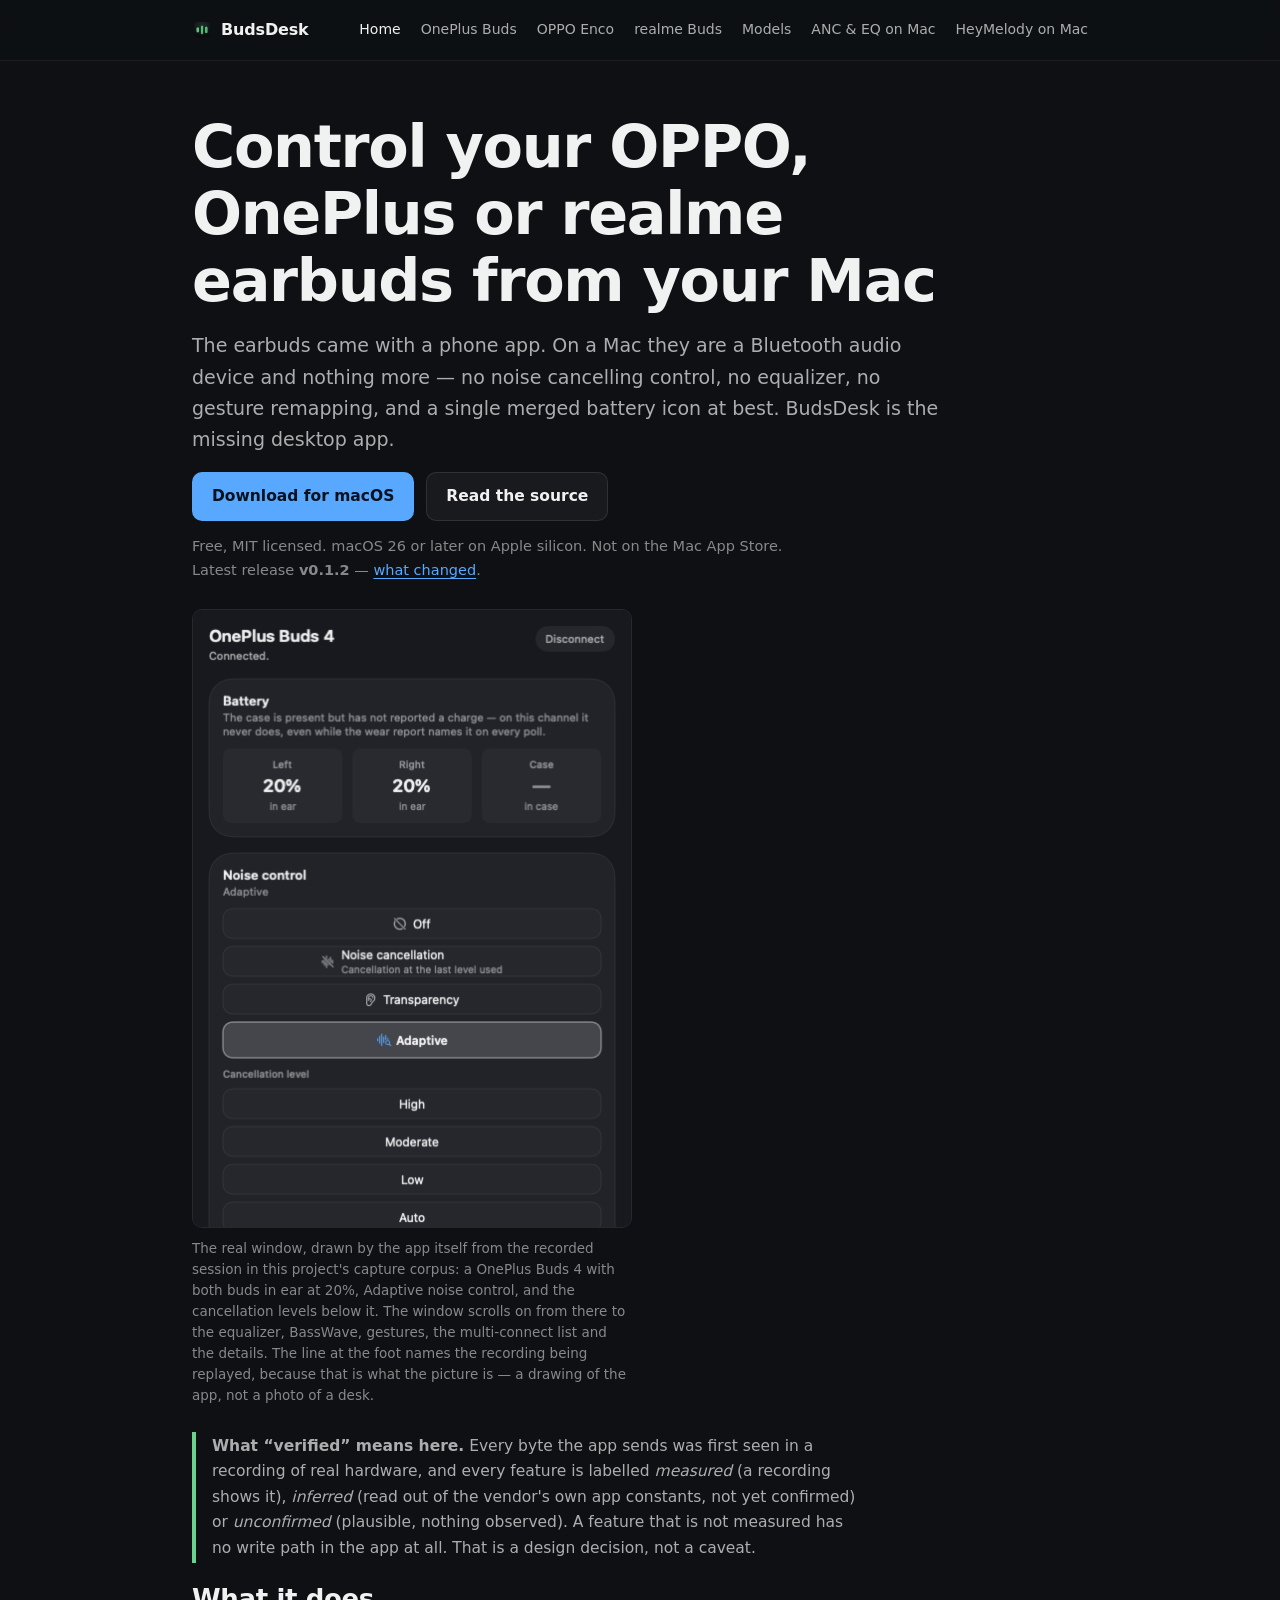
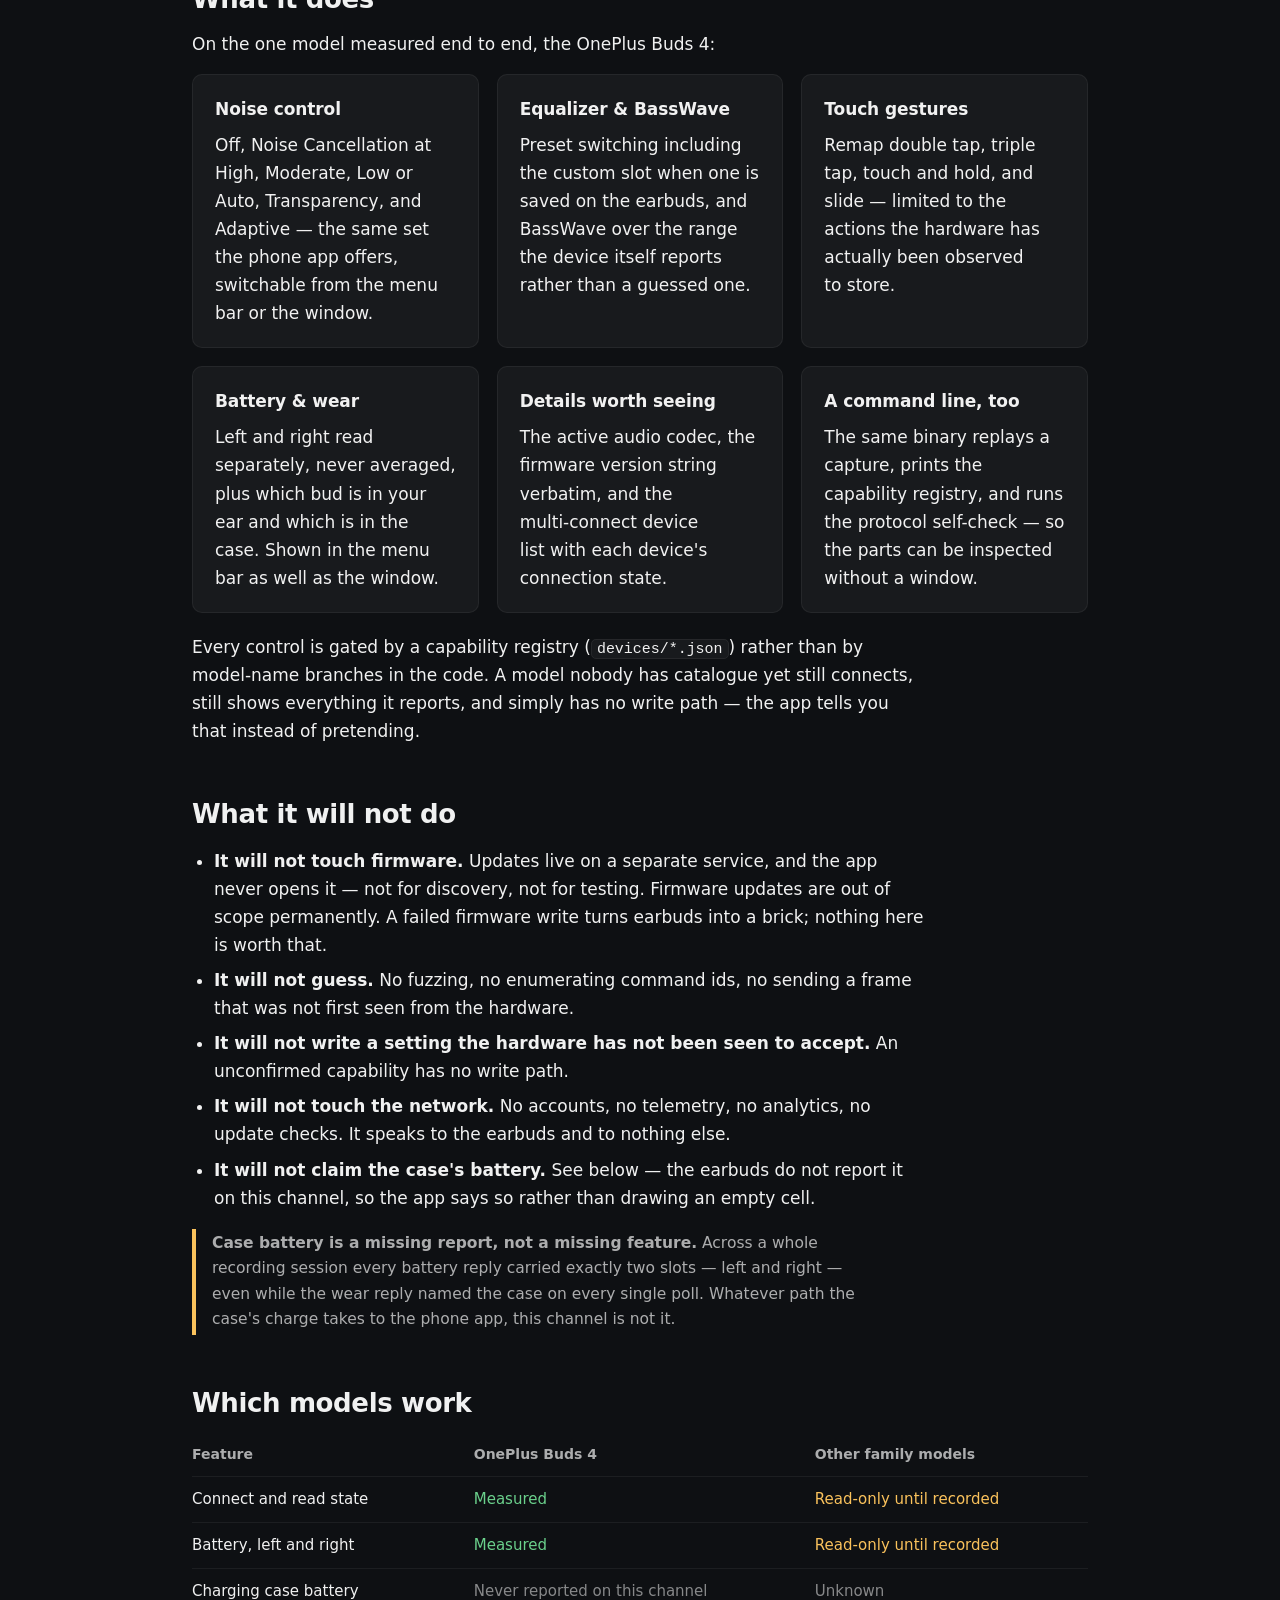
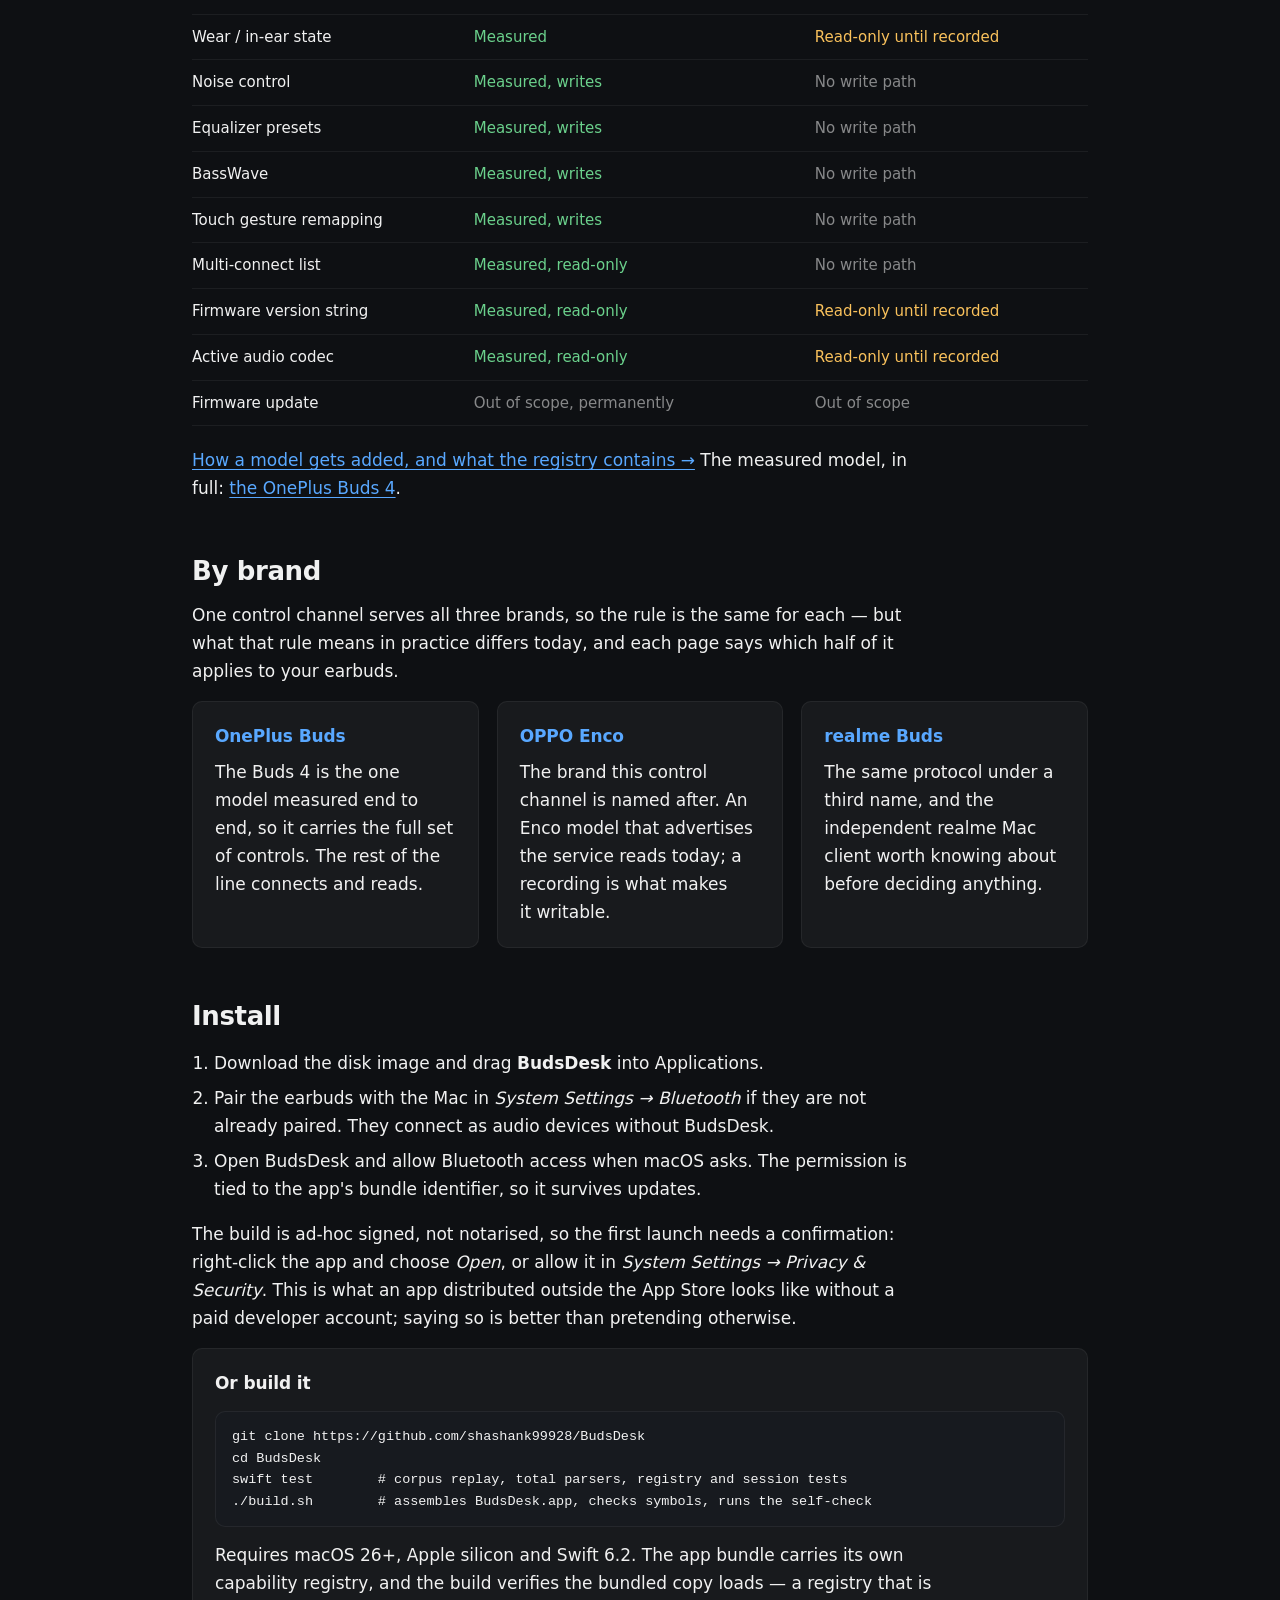
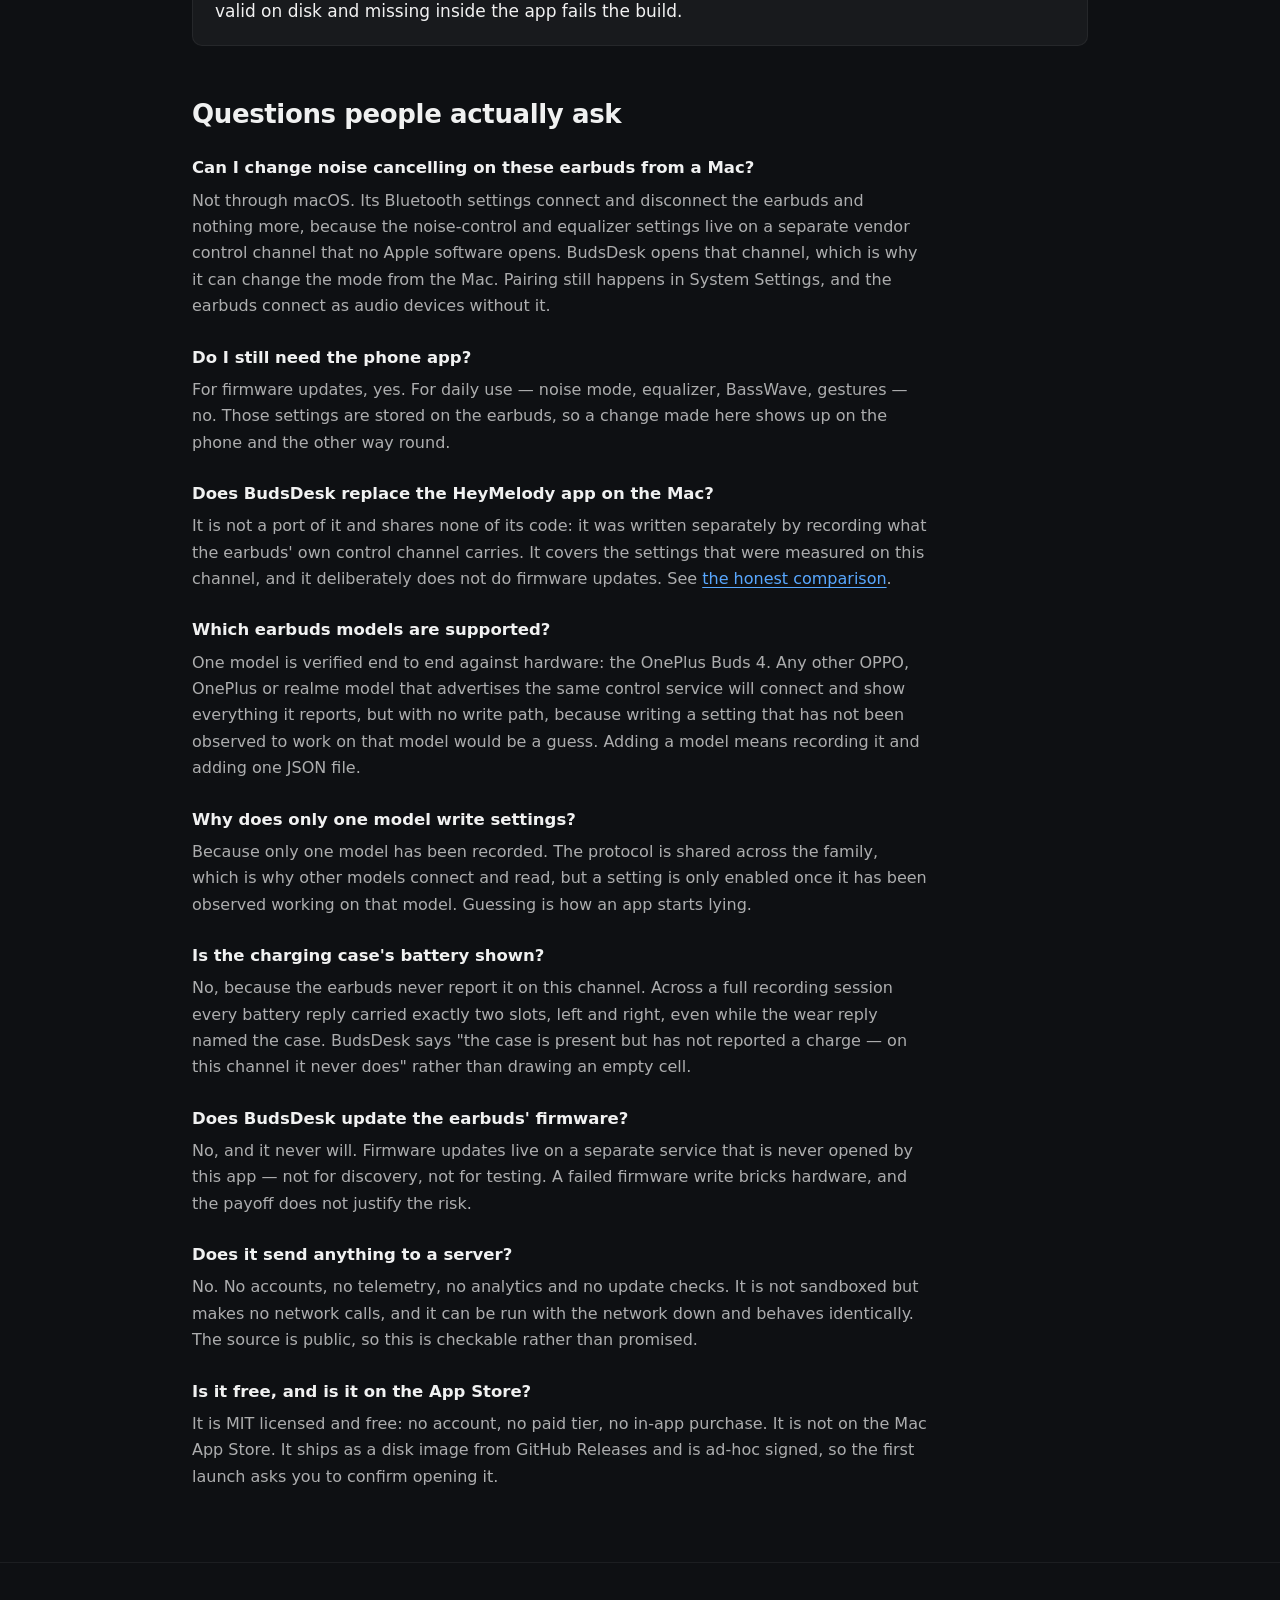
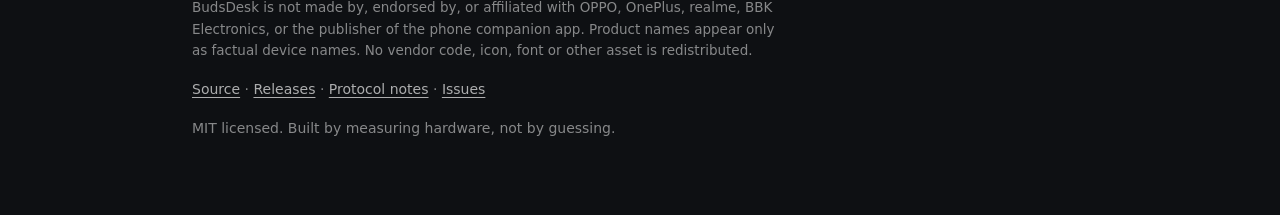
==== commit 999b5d04: "Release 0.1.2 The app's window changed on purpose, and the site's screenshot *is* the app's drawing," ====
--- a/docs/index.html
+++ b/docs/index.html
@@ -36,7 +36,7 @@
       "processorRequirements": "Apple silicon",
       "downloadUrl": "https://github.com/shashank99928/BudsDesk/releases/latest/download/BudsDesk.dmg",
       "installUrl": "https://github.com/shashank99928/BudsDesk/releases/latest",
-      "softwareVersion": "0.1.1",
+      "softwareVersion": "0.1.2",
       "fileSize": "unknown",
       "license": "https://github.com/shashank99928/BudsDesk/blob/main/LICENSE",
       "isAccessibleForFree": true,
@@ -189,7 +189,7 @@
   </div>
   <p style="font-size:14.5px;color:var(--faint);margin-bottom:26px">
     Free, MIT licensed. macOS 26 or later on Apple silicon. Not on the Mac App Store.
-    Latest release <strong>v0.1.1</strong> —
+    Latest release <strong>v0.1.2</strong> —
     <a href="https://github.com/shashank99928/BudsDesk/releases">what changed</a>.
   </p>
 
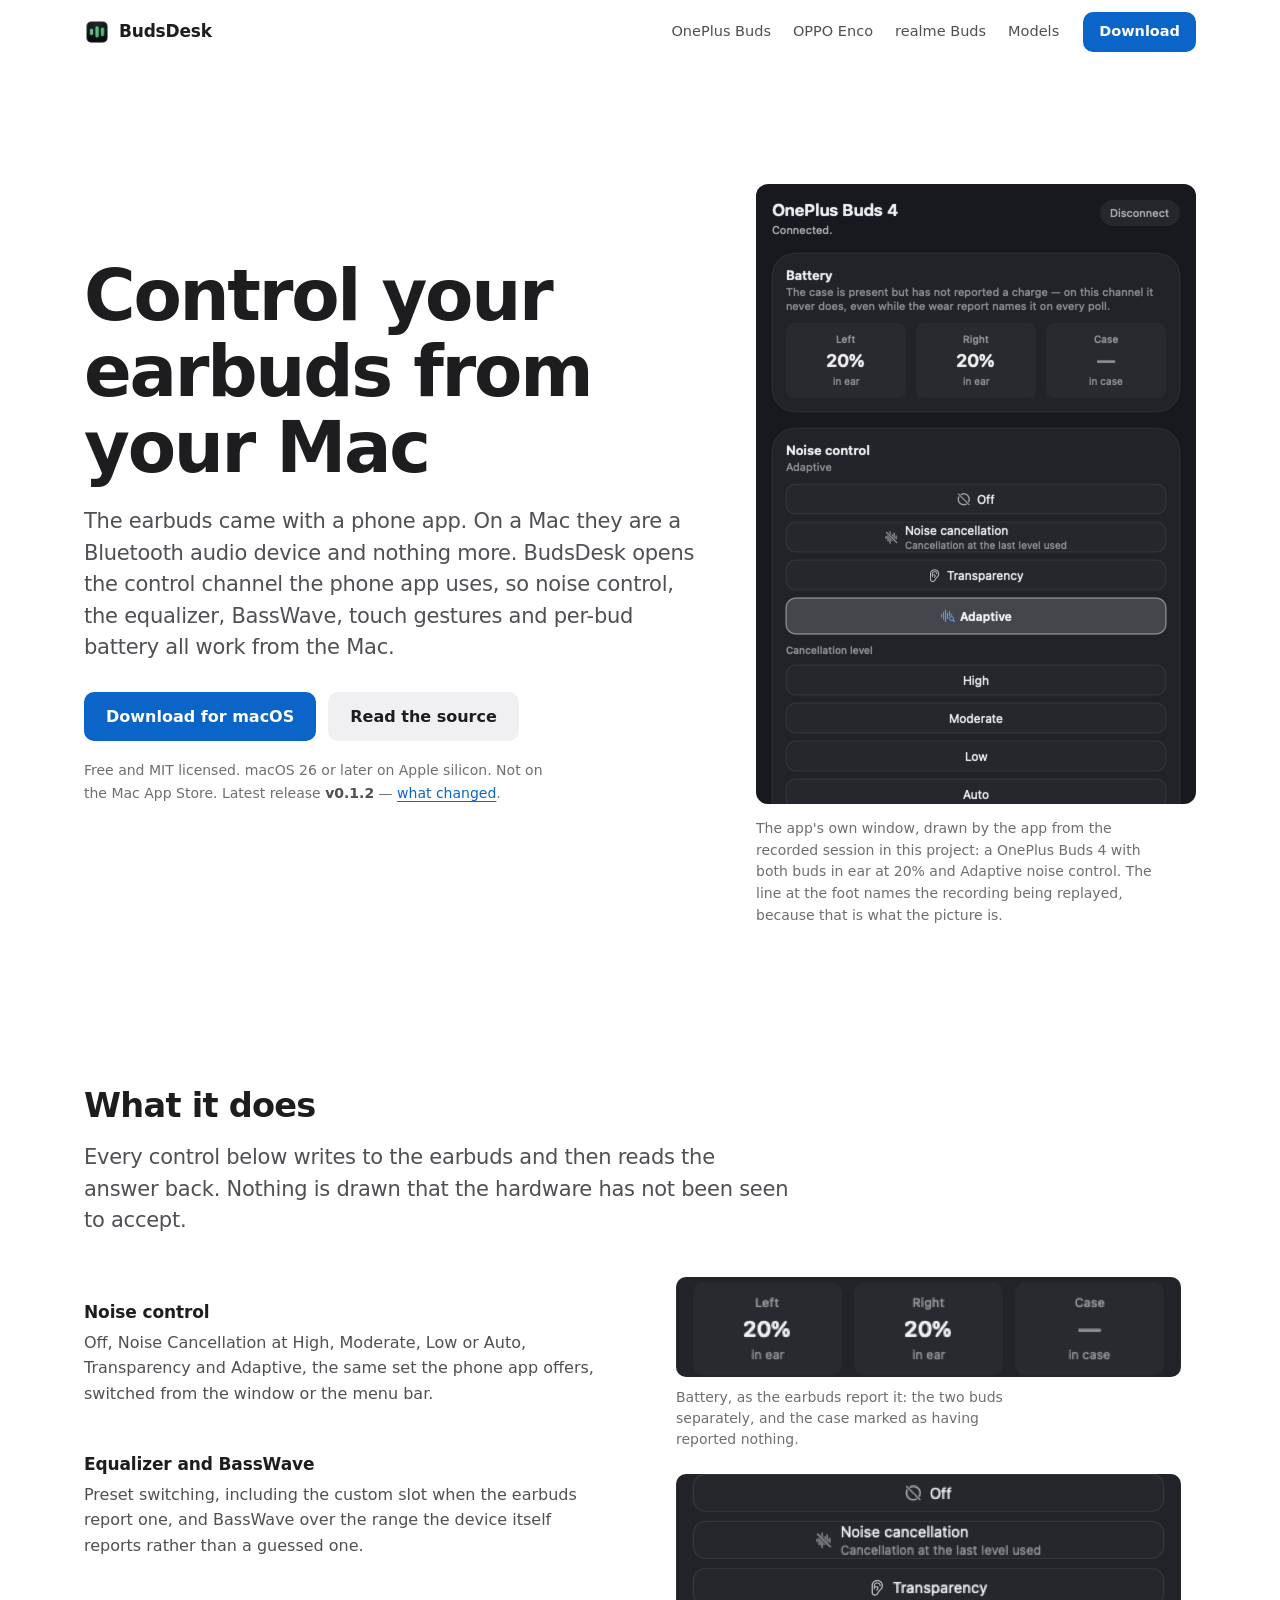
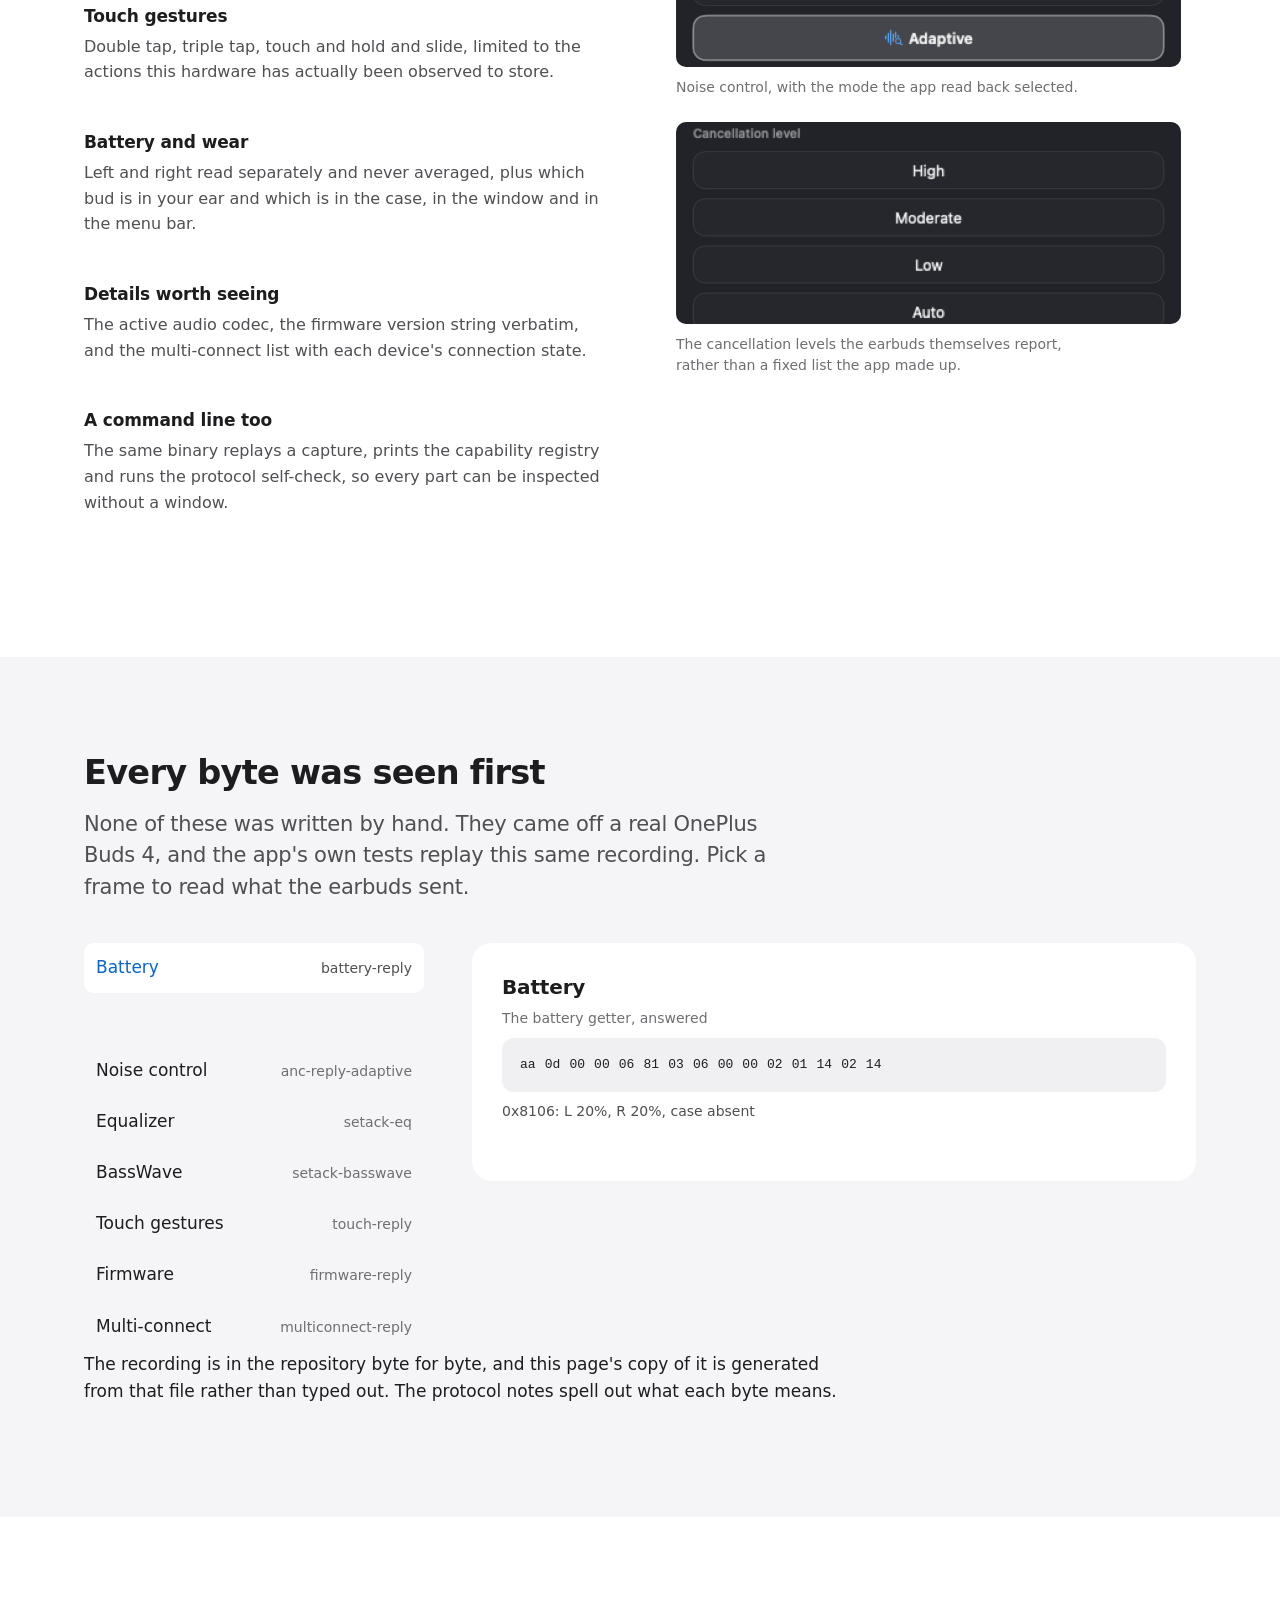
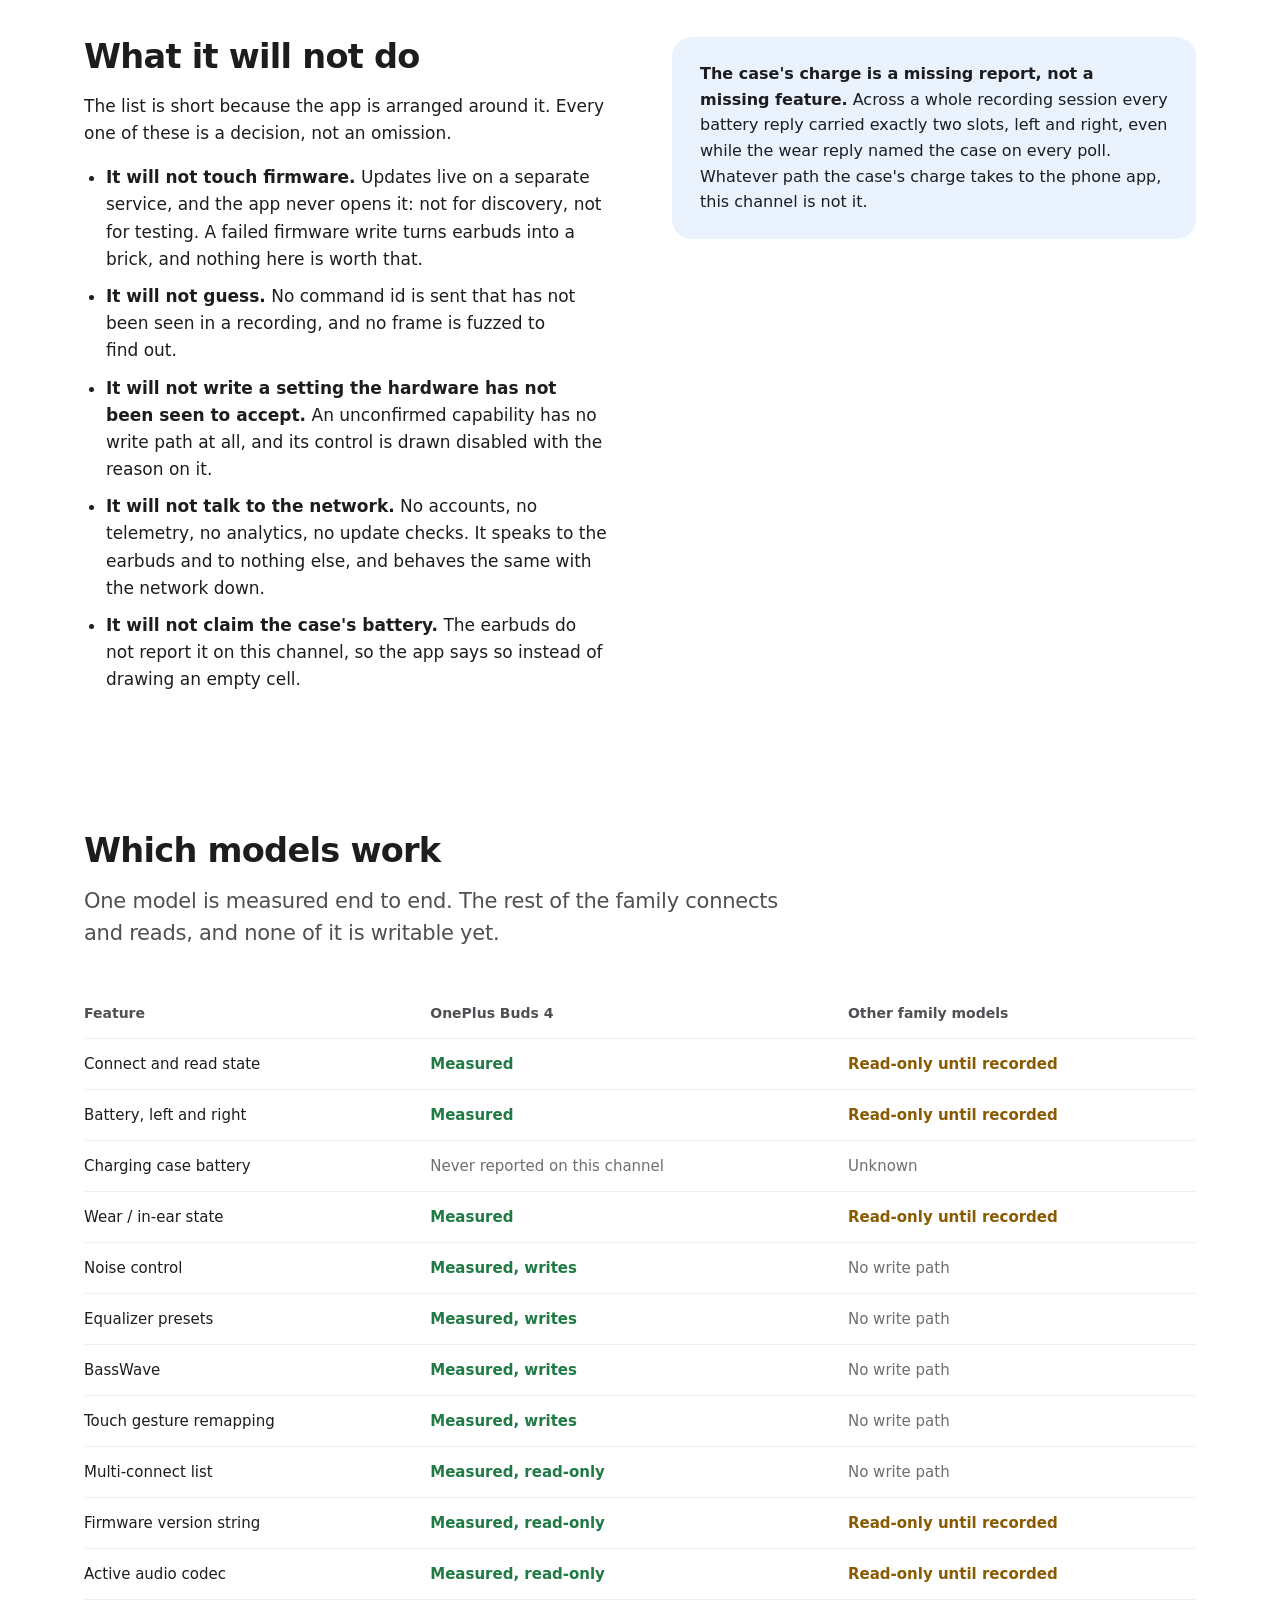
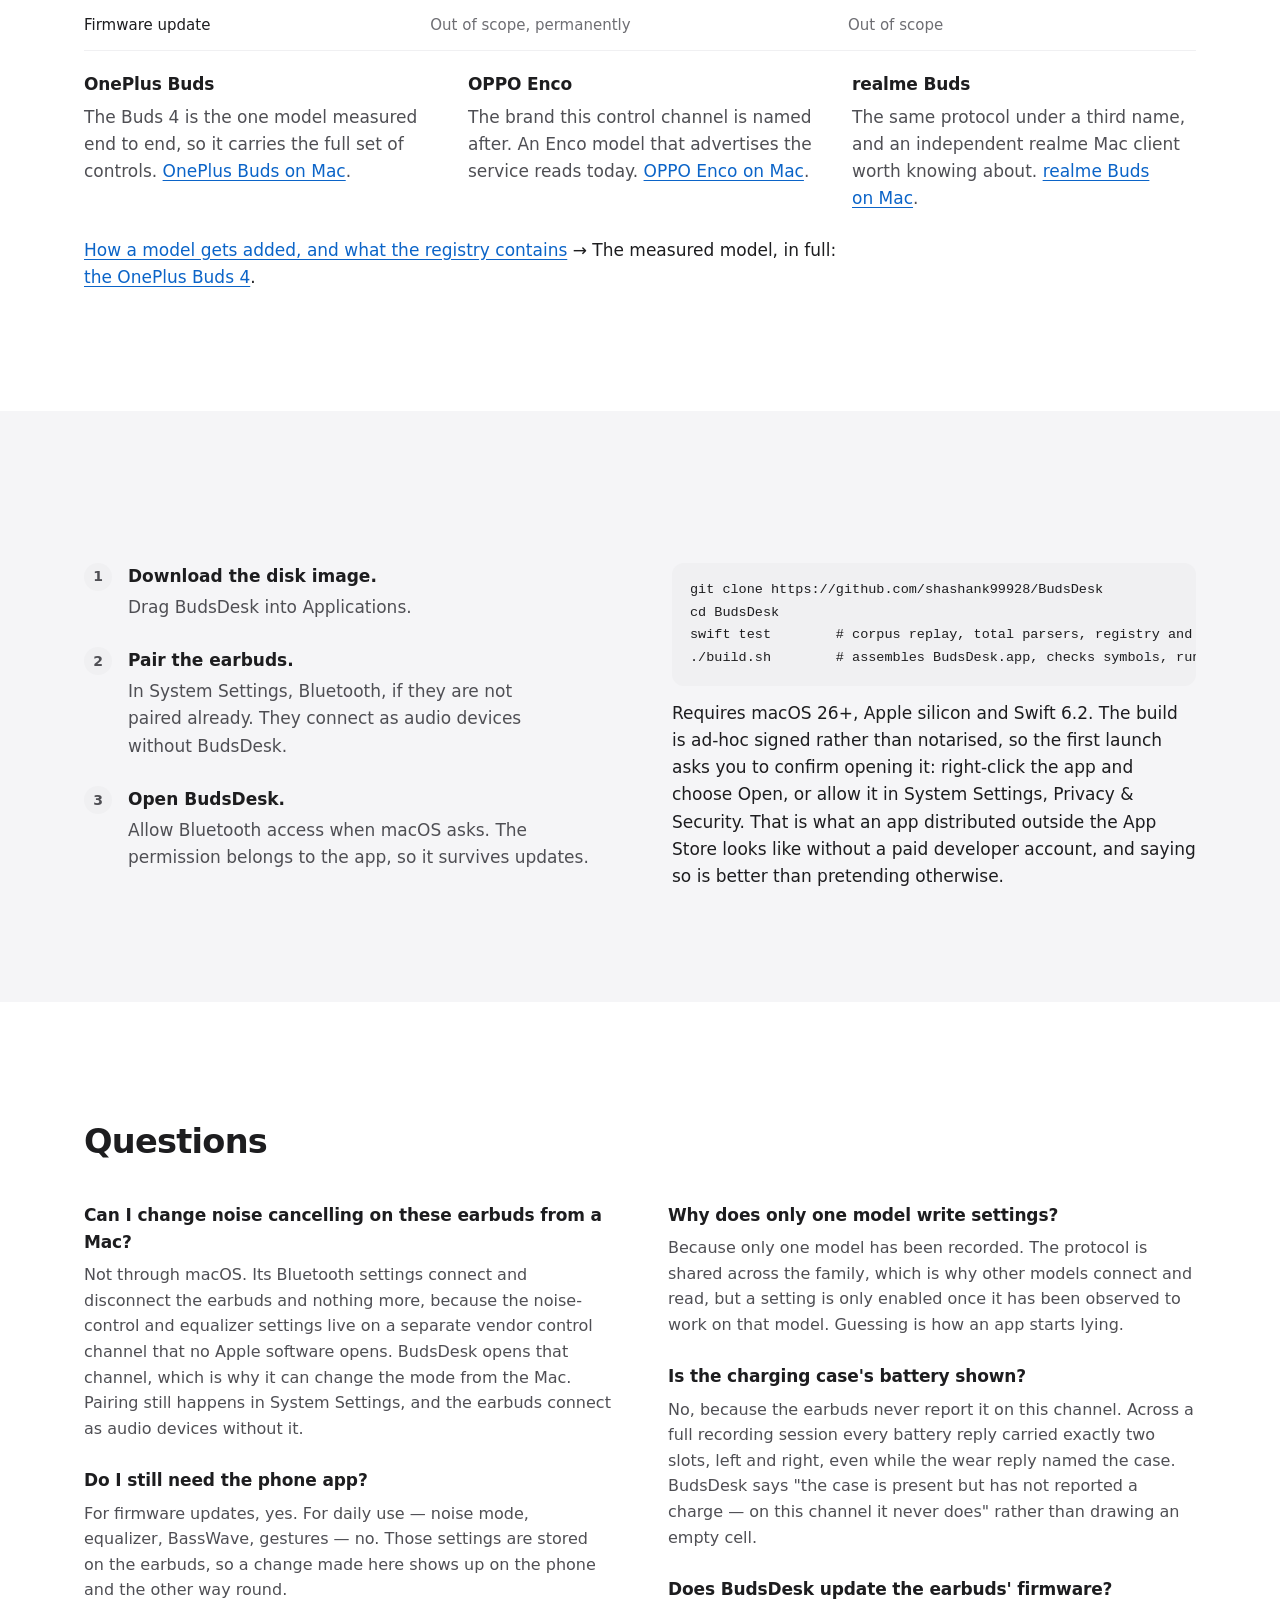
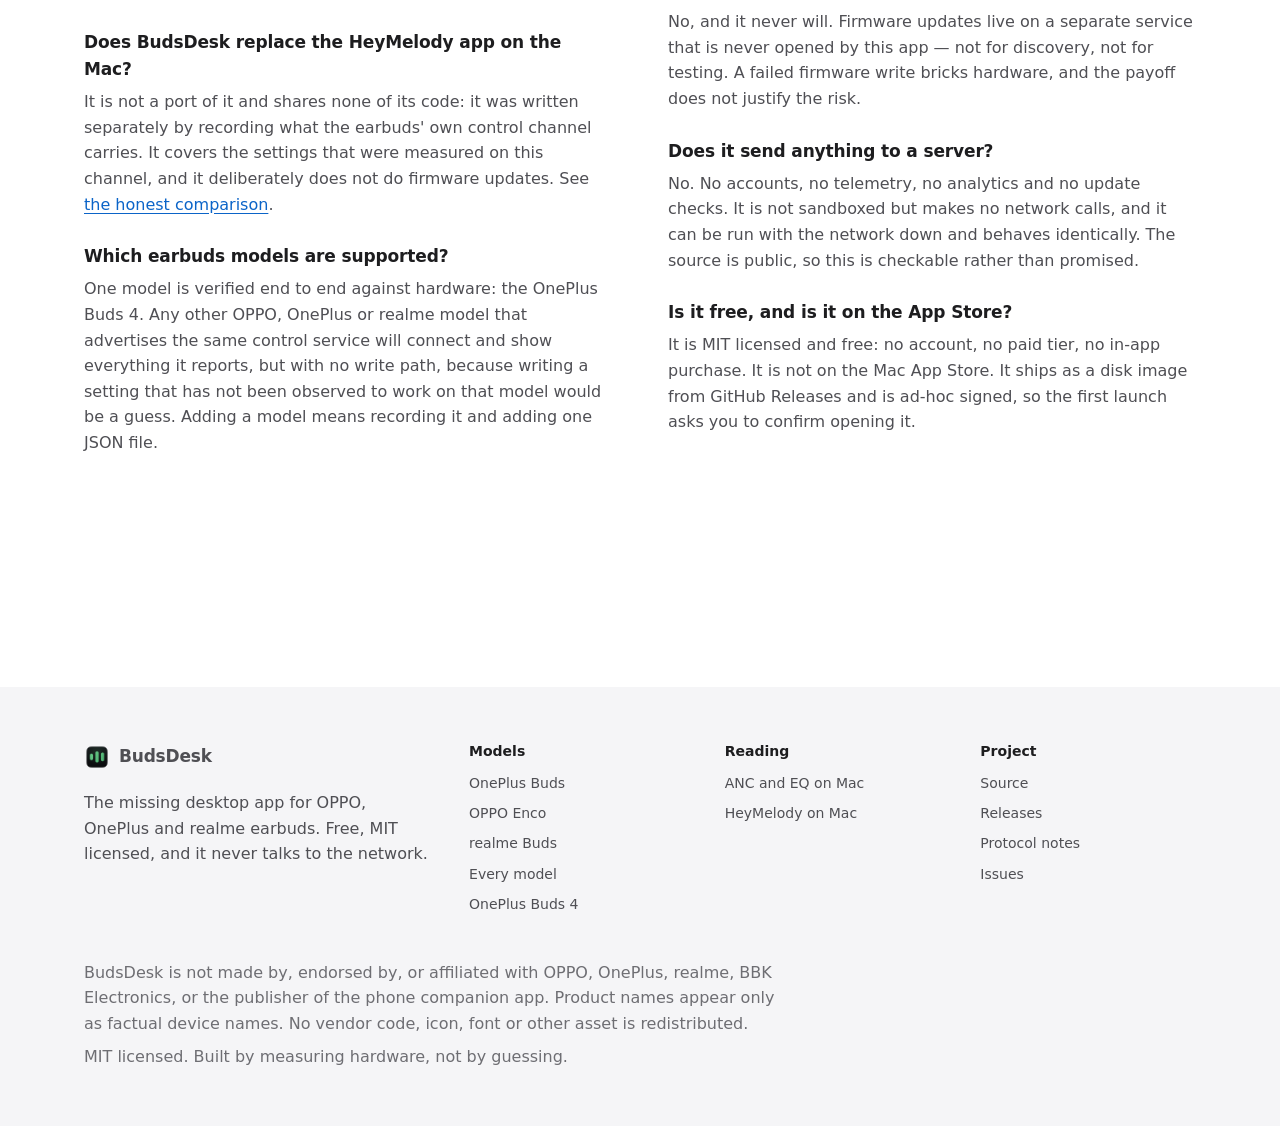
==== commit 66e933f7: "The site is a product page now, and it shows the recording The site was a dark document of the proje" ====
--- a/docs/index.html
+++ b/docs/index.html
@@ -6,8 +6,9 @@
 <title>BudsDesk — Control OnePlus &amp; OPPO Earbuds on Mac</title>
 <meta name="description" content="A free, open-source macOS app that controls OPPO, OnePlus and realme wireless earbuds: noise cancelling, equalizer, BassWave, touch gestures and battery. Verified against real hardware. No phone, no account, no network.">
 <link rel="canonical" href="https://shashank99928.github.io/BudsDesk/">
-<meta name="theme-color" content="#0e1013">
-<meta name="color-scheme" content="dark">
+<meta name="theme-color" content="#ffffff" media="(prefers-color-scheme: light)">
+<meta name="theme-color" content="#0e1013" media="(prefers-color-scheme: dark)">
+<meta name="color-scheme" content="light dark">
 
 <meta property="og:type" content="website">
 <meta property="og:site_name" content="BudsDesk">
@@ -19,6 +20,21 @@
 
 <link rel="stylesheet" href="assets/style.css">
 <link rel="icon" href="assets/icon.png" type="image/png">
+
+<!-- The motion layer. This one line marks the document before the first paint, so the page
+     is only ever hidden by an animation it has already decided to run. Without it, nothing
+     is hidden at all.
+
+     The timer is the other half of that promise: if the script that runs the animation
+     never arrives, the mark is taken back off and the page is simply a page. -->
+<script>
+document.documentElement.classList.add("js");
+setTimeout(function () {
+    if (!document.documentElement.classList.contains("motion")) {
+        document.documentElement.classList.remove("js");
+    }
+}, 3000);
+</script>
 
 <script type="application/ld+json">
 {
@@ -112,7 +128,7 @@
           "name": "Why does only one model write settings?",
           "acceptedAnswer": {
             "@type": "Answer",
-            "text": "Because only one model has been recorded. The protocol is shared across the family, which is why other models connect and read, but a setting is only enabled once it has been observed working on that model. Guessing is how an app starts lying."
+            "text": "Because only one model has been recorded. The protocol is shared across the family, which is why other models connect and read, but a setting is only enabled once it has been observed to work on that model. Guessing is how an app starts lying."
           }
         },
         {
@@ -161,295 +177,454 @@
   <div class="wrap">
     <a class="brand" href="/BudsDesk/"><span class="mark" aria-hidden="true"></span>BudsDesk</a>
     <nav class="site" aria-label="Main">
-      <a href="/BudsDesk/" aria-current="page">Home</a>
       <a href="/BudsDesk/oneplus-buds-on-mac.html">OnePlus Buds</a>
       <a href="/BudsDesk/oppo-buds-on-mac.html">OPPO Enco</a>
       <a href="/BudsDesk/realme-buds-on-mac.html">realme Buds</a>
       <a href="/BudsDesk/models.html">Models</a>
-      <a href="/BudsDesk/anc-eq-on-mac.html">ANC &amp; EQ on Mac</a>
-      <a href="/BudsDesk/heymelody-on-mac.html">HeyMelody on Mac</a>
     </nav>
+    <a class="nav-download" href="https://github.com/shashank99928/BudsDesk/releases/latest/download/BudsDesk.dmg">Download</a>
   </div>
 </header>
 
 <main id="main">
-<div class="wrap">
-
-  <h1>Control your OPPO, OnePlus or realme earbuds from your Mac</h1>
-
-  <p class="lede">
-    The earbuds came with a phone app. On a Mac they are a Bluetooth audio device and nothing
-    more — no noise cancelling control, no equalizer, no gesture remapping, and a single merged
-    battery icon at best. BudsDesk is the missing desktop app.
-  </p>
-
-  <div class="buttons">
-    <a class="button primary" href="https://github.com/shashank99928/BudsDesk/releases/latest/download/BudsDesk.dmg">Download for macOS</a>
-    <a class="button" href="https://github.com/shashank99928/BudsDesk">Read the source</a>
-  </div>
-  <p style="font-size:14.5px;color:var(--faint);margin-bottom:26px">
-    Free, MIT licensed. macOS 26 or later on Apple silicon. Not on the Mac App Store.
-    Latest release <strong>v0.1.2</strong> —
-    <a href="https://github.com/shashank99928/BudsDesk/releases">what changed</a>.
-  </p>
-
-  <figure class="shot">
-    <img src="assets/connected.png" width="440" height="620" fetchpriority="high" decoding="async"
-         alt="The BudsDesk window: OnePlus Buds 4 connected. Battery shows left 20% and right 20%, both in ear, with the note that the case has not reported a charge. Noise control shows Adaptive selected, with the cancellation levels High, Moderate, Low and Auto below it.">
-    <figcaption>
-      The real window, drawn by the app itself from the recorded session in this project's capture
-      corpus: a OnePlus Buds 4 with both buds in ear at 20%, Adaptive noise control, and the
-      cancellation levels below it. The window scrolls on from there to the equalizer, BassWave,
-      gestures, the multi-connect list and the details. The line at the foot names the recording
-      being replayed, because that is what the picture is — a drawing of the app, not a photo of a
-      desk.
-    </figcaption>
-  </figure>
-
-  <div class="note good">
-    <p><strong>What &ldquo;verified&rdquo; means here.</strong> Every byte the app sends was first seen
-    in a recording of real hardware, and every feature is labelled <em>measured</em> (a recording
-    shows it), <em>inferred</em> (read out of the vendor's own app constants, not yet confirmed) or
-    <em>unconfirmed</em> (plausible, nothing observed). A feature that is not measured has no write
-    path in the app at all. That is a design decision, not a caveat.</p>
-  </div>
-
-  <section>
-    <h2>What it does</h2>
-
-    <p>On the one model measured end to end, the OnePlus Buds 4:</p>
-
-    <div class="grid">
-      <div class="card">
+
+  <section class="hero">
+    <div class="wrap hero-grid">
+      <div class="hero-copy">
+        <h1>Control your earbuds from your Mac</h1>
+
+        <p class="lede" data-reveal>
+          The earbuds came with a phone app. On a Mac they are a Bluetooth audio device and
+          nothing more. BudsDesk opens the control channel the phone app uses, so noise
+          control, the equalizer, BassWave, touch gestures and per-bud battery all work from
+          the Mac.
+        </p>
+
+        <div class="buttons" data-reveal>
+          <a class="button primary" href="https://github.com/shashank99928/BudsDesk/releases/latest/download/BudsDesk.dmg">Download for macOS</a>
+          <a class="button" href="https://github.com/shashank99928/BudsDesk">Read the source</a>
+        </div>
+
+        <p class="release" data-reveal>
+          Free and MIT licensed. macOS 26 or later on Apple silicon. Not on the Mac App Store.
+          Latest release <strong>v0.1.2</strong> &mdash;
+          <a href="https://github.com/shashank99928/BudsDesk/releases">what changed</a>.
+        </p>
+      </div>
+
+      <figure class="shot" data-reveal>
+        <img src="assets/connected.png" width="440" height="620" fetchpriority="high" decoding="async"
+             alt="The BudsDesk window: OnePlus Buds 4 connected. Battery shows left 20% and right 20%, both in ear, with the note that the case has not reported a charge. Noise control shows Adaptive selected, with the cancellation levels High, Moderate, Low and Auto below it.">
+        <figcaption>
+          The app's own window, drawn by the app from the recorded session in this project: a
+          OnePlus Buds 4 with both buds in ear at 20% and Adaptive noise control. The line at
+          the foot names the recording being replayed, because that is what the picture is.
+        </figcaption>
+      </figure>
+    </div>
+  </section>
+
+  <section id="features">
+    <div class="wrap">
+      <div class="section-head">
+        <h2 data-reveal>What it does</h2>
+        <p class="lede" data-reveal>
+          Every control below writes to the earbuds and then reads the answer back. Nothing is
+          drawn that the hardware has not been seen to accept.
+        </p>
+      </div>
+
+      <div class="feature-grid">
+        <ul class="feature-list">
+          <li data-reveal>
+            <h3>Noise control</h3>
+            <p>Off, Noise Cancellation at High, Moderate, Low or Auto, Transparency and Adaptive,
+            the same set the phone app offers, switched from the window or the menu bar.</p>
+          </li>
+          <li data-reveal>
+            <h3>Equalizer and BassWave</h3>
+            <p>Preset switching, including the custom slot when the earbuds report one, and
+            BassWave over the range the device itself reports rather than a guessed one.</p>
+          </li>
+          <li data-reveal>
+            <h3>Touch gestures</h3>
+            <p>Double tap, triple tap, touch and hold and slide, limited to the actions this
+            hardware has actually been observed to store.</p>
+          </li>
+          <li data-reveal>
+            <h3>Battery and wear</h3>
+            <p>Left and right read separately and never averaged, plus which bud is in your ear
+            and which is in the case, in the window and in the menu bar.</p>
+          </li>
+          <li data-reveal>
+            <h3>Details worth seeing</h3>
+            <p>The active audio codec, the firmware version string verbatim, and the
+            multi-connect list with each device's connection state.</p>
+          </li>
+          <li data-reveal>
+            <h3>A command line too</h3>
+            <p>The same binary replays a capture, prints the capability registry and runs the
+            protocol self-check, so every part can be inspected without a window.</p>
+          </li>
+        </ul>
+
+        <div class="detail-stack" data-reveal>
+          <figure class="crop" data-reveal style="--x: 33; --y: 268; --w: 814; --h: 162;">
+            <div class="frame">
+              <img src="assets/connected.png" width="880" height="1240" loading="lazy" decoding="async"
+                   alt="The battery card of the BudsDesk window: Left 20% in ear, Right 20% in ear, and the case with a dash for its charge and the word in case.">
+            </div>
+            <figcaption>Battery, as the earbuds report it: the two buds separately, and the
+            case marked as having reported nothing.</figcaption>
+          </figure>
+
+          <figure class="crop" data-reveal style="--x: 33; --y: 600; --w: 814; --h: 312;">
+            <div class="frame">
+              <img src="assets/connected.png" width="880" height="1240" loading="lazy" decoding="async"
+                   alt="The noise control card of the BudsDesk window: Off, Noise cancellation, Transparency and Adaptive, with Adaptive selected.">
+            </div>
+            <figcaption>Noise control, with the mode the app read back selected.</figcaption>
+          </figure>
+
+          <figure class="crop" data-reveal style="--x: 33; --y: 915; --w: 814; --h: 325;">
+            <div class="frame">
+              <img src="assets/connected.png" width="880" height="1240" loading="lazy" decoding="async"
+                   alt="The cancellation level rows of the BudsDesk window: High, Moderate, Low and Auto.">
+            </div>
+            <figcaption>The cancellation levels the earbuds themselves report, rather than a
+            fixed list the app made up.</figcaption>
+          </figure>
+        </div>
+      </div>
+    </div>
+  </section>
+
+  <section id="wire" class="band">
+    <div class="wrap">
+      <div class="section-head">
+        <h2 data-reveal>Every byte was seen first</h2>
+        <p class="lede" data-reveal>
+          None of these was written by hand. They came off a real OnePlus Buds 4, and the
+          app's own tests replay this same recording. Pick a frame to read what the earbuds
+          sent.
+        </p>
+      </div>
+
+      <div class="wire">
+      <!-- BEGIN capture frames -->
+<ol class="wire-list">
+      <li><button class="wire-item" type="button" data-frame="battery-reply" data-reveal aria-selected="true">Battery <span>battery-reply</span></button></li>
+      <li><button class="wire-item" type="button" data-frame="wear-reply" data-reveal aria-selected="false">Wear <span>wear-reply</span></button></li>
+      <li><button class="wire-item" type="button" data-frame="anc-reply-adaptive" data-reveal aria-selected="false">Noise control <span>anc-reply-adaptive</span></button></li>
+      <li><button class="wire-item" type="button" data-frame="setack-eq" data-reveal aria-selected="false">Equalizer <span>setack-eq</span></button></li>
+      <li><button class="wire-item" type="button" data-frame="setack-basswave" data-reveal aria-selected="false">BassWave <span>setack-basswave</span></button></li>
+      <li><button class="wire-item" type="button" data-frame="touch-reply" data-reveal aria-selected="false">Touch gestures <span>touch-reply</span></button></li>
+      <li><button class="wire-item" type="button" data-frame="firmware-reply" data-reveal aria-selected="false">Firmware <span>firmware-reply</span></button></li>
+      <li><button class="wire-item" type="button" data-frame="multiconnect-reply" data-reveal aria-selected="false">Multi-connect <span>multiconnect-reply</span></button></li>
+    </ol>
+    <div class="wire-detail">
+      <div class="wire-frame is-active" data-frame="battery-reply">
+        <h3>Battery</h3>
+        <p class="wire-kind">The battery getter, answered</p>
+        <pre>aa 0d 00 00 06 81 03 06 00 00 02 01 14 02 14</pre>
+        <p class="wire-note">0x8106: L 20%, R 20%, case absent</p>
+      </div>
+      <div class="wire-frame" data-frame="wear-reply">
+        <h3>Wear</h3>
+        <p class="wire-kind">The wear getter, answered</p>
+        <pre>aa 0f 00 00 09 81 04 08 00 00 03 01 07 02 07 03 04</pre>
+        <p class="wire-note">0x8109: L in ear, R in ear, case in case</p>
+      </div>
+      <div class="wire-frame" data-frame="anc-reply-adaptive">
         <h3>Noise control</h3>
-        <p>Off, Noise Cancellation at High, Moderate, Low or Auto, Transparency, and Adaptive — the
-        same set the phone app offers, switchable from the menu bar or the window.</p>
-      </div>
-      <div class="card">
-        <h3>Equalizer &amp; BassWave</h3>
-        <p>Preset switching including the custom slot when one is saved on the earbuds, and BassWave
-        over the range the device itself reports rather than a guessed one.</p>
-      </div>
-      <div class="card">
+        <p class="wire-kind">The noise getter, answered</p>
+        <pre>aa 0c 00 00 0c 81 07 05 00 00 01 01 00 08</pre>
+        <p class="wire-note">0x810c readback: 0x0800 adaptive</p>
+      </div>
+      <div class="wire-frame" data-frame="setack-eq">
+        <h3>Equalizer</h3>
+        <p class="wire-kind">A write, answered</p>
+        <pre>aa 08 00 00 06 84 12 01 00 00</pre>
+        <p class="wire-note">0x0684: EQ preset setter</p>
+        <p class="wire-kind">The preset, read back</p>
+        <pre>aa 09 00 00 0f 81 08 02 00 00 02</pre>
+        <p class="wire-note">0x810f: preset 0x02</p>
+      </div>
+      <div class="wire-frame" data-frame="setack-basswave">
+        <h3>BassWave</h3>
+        <p class="wire-kind">A write, answered</p>
+        <pre>aa 08 00 00 1b 84 14 01 00 00</pre>
+        <p class="wire-note">0x1b84: BassWave setter</p>
+        <p class="wire-kind">The level, read back</p>
+        <pre>aa 0b 00 00 24 81 09 04 00 00 fb 05 02</pre>
+        <p class="wire-note">0x8124 read back after setting +2</p>
+      </div>
+      <div class="wire-frame" data-frame="touch-reply">
         <h3>Touch gestures</h3>
-        <p>Remap double tap, triple tap, touch and hold, and slide — limited to the actions the
-        hardware has actually been observed to store.</p>
-      </div>
-      <div class="card">
-        <h3>Battery &amp; wear</h3>
-        <p>Left and right read separately, never averaged, plus which bud is in your ear and which
-        is in the case. Shown in the menu bar as well as the window.</p>
-      </div>
-      <div class="card">
-        <h3>Details worth seeing</h3>
-        <p>The active audio codec, the firmware version string verbatim, and the multi-connect
-        device list with each device's connection state.</p>
-      </div>
-      <div class="card">
-        <h3>A command line, too</h3>
-        <p>The same binary replays a capture, prints the capability registry, and runs the protocol
-        self-check — so the parts can be inspected without a window.</p>
-      </div>
-    </div>
-
-    <p>
-      Every control is gated by a capability registry (<code>devices/*.json</code>) rather than by
-      model-name branches in the code. A model nobody has catalogue yet still connects, still shows
-      everything it reports, and simply has no write path — the app tells you that instead of
-      pretending.
-    </p>
+        <p class="wire-kind">The gesture table, answered</p>
+        <pre>aa 51 00 00 08 81 06 4a 00 00 12 01 01 01 00 01 01 02 06 01 01 03 05 01 01 04 08 01 01 06 00 01 01 05 07 02 01 01 00 02 01 02 06 02 01 03 05 02 01 04 08 02 01 06 00 02 01 05 07 01 06 02 1d 01 06 03 00 01 06 06 1c 02 06 02 1d 02 06 03 00 02 06 06 1c</pre>
+        <p class="wire-note">0x8108: 18 four-byte records behind a count</p>
+      </div>
+      <div class="wire-frame" data-frame="firmware-reply">
+        <h3>Firmware</h3>
+        <p class="wire-kind">The version string, answered</p>
+        <pre>aa 27 00 00 05 81 05 20 00 00 04 31 2c 32 2c 31 33 38 2c 32 2c 32 2c 31 33 38 2c 33 2c 31 2c 30 31 2c 33 2c 32 2c 31 30 35</pre>
+        <p class="wire-note">0x8105: ASCII, comma separated</p>
+      </div>
+      <div class="wire-frame" data-frame="multiconnect-reply">
+        <h3>Multi-connect</h3>
+        <p class="wire-kind">The device list, answered</p>
+        <pre>aa 3f 00 00 12 81 32 38 00 00 02 26 68 69 83 be b0 1b 02 01 18 53 68 61 73 68 61 6e 6b e2 80 99 73 20 4d 61 63 42 6f 6f 6b 20 50 72 6f 6f af 4d 25 a8 b8 0d 02 00 0a 73 68 73 78 6e 6b 20 53 32 33</pre>
+        <p class="wire-note">0x8112: the multi-connect table read back on request</p>
+      </div>
+    </div>
+<!-- END capture frames -->
+      </div>
+
+      <p data-reveal>
+        The recording is in the repository byte for byte, and this page's copy of it is
+        generated from that file rather than typed out. The protocol notes spell out what
+        each byte means.
+      </p>
+    </div>
   </section>
 
-  <section>
-    <h2>What it will not do</h2>
-
-    <ul>
-      <li><strong>It will not touch firmware.</strong> Updates live on a separate service, and the app
-      never opens it — not for discovery, not for testing. Firmware updates are out of scope
-      permanently. A failed firmware write turns earbuds into a brick; nothing here is worth that.</li>
-      <li><strong>It will not guess.</strong> No fuzzing, no enumerating command ids, no sending a
-      frame that was not first seen from the hardware.</li>
-      <li><strong>It will not write a setting the hardware has not been seen to accept.</strong> An
-      unconfirmed capability has no write path.</li>
-      <li><strong>It will not touch the network.</strong> No accounts, no telemetry, no analytics,
-      no update checks. It speaks to the earbuds and to nothing else.</li>
-      <li><strong>It will not claim the case's battery.</strong> See below — the earbuds do not report
-      it on this channel, so the app says so rather than drawing an empty cell.</li>
-    </ul>
-
-    <div class="note warn">
-      <p><strong>Case battery is a missing report, not a missing feature.</strong> Across a whole
-      recording session every battery reply carried exactly two slots — left and right — even while
-      the wear reply named the case on every single poll. Whatever path the case's charge takes to
-      the phone app, this channel is not it.</p>
+  <section id="limits">
+    <div class="wrap split">
+      <div data-reveal>
+        <h2 data-reveal>What it will not do</h2>
+        <p>
+          The list is short because the app is arranged around it. Every one of these is a
+          decision, not an omission.
+        </p>
+        <ul>
+          <li><strong>It will not touch firmware.</strong> Updates live on a separate service,
+          and the app never opens it: not for discovery, not for testing. A failed firmware
+          write turns earbuds into a brick, and nothing here is worth that.</li>
+          <li><strong>It will not guess.</strong> No command id is sent that has not been seen
+          in a recording, and no frame is fuzzed to find out.</li>
+          <li><strong>It will not write a setting the hardware has not been seen to
+          accept.</strong> An unconfirmed capability has no write path at all, and its control
+          is drawn disabled with the reason on it.</li>
+          <li><strong>It will not talk to the network.</strong> No accounts, no telemetry, no
+          analytics, no update checks. It speaks to the earbuds and to nothing else, and
+          behaves the same with the network down.</li>
+          <li><strong>It will not claim the case's battery.</strong> The earbuds do not report
+          it on this channel, so the app says so instead of drawing an empty cell.</li>
+        </ul>
+      </div>
+
+      <div class="note warn" data-reveal>
+        <p><strong>The case's charge is a missing report, not a missing feature.</strong>
+        Across a whole recording session every battery reply carried exactly two slots, left
+        and right, even while the wear reply named the case on every poll. Whatever path the
+        case's charge takes to the phone app, this channel is not it.</p>
+      </div>
     </div>
   </section>
 
-  <section>
-    <h2>Which models work</h2>
-
-    <div class="scroll-x">
-    <table>
-      <caption class="sr-only" style="position:absolute;left:-9999px">Feature support by model</caption>
-      <thead>
-        <tr><th scope="col">Feature</th><th scope="col">OnePlus Buds 4</th><th scope="col">Other family models</th></tr>
-      </thead>
-      <tbody>
-        <tr><td>Connect and read state</td><td class="yes">Measured</td><td class="partial">Read-only until recorded</td></tr>
-        <tr><td>Battery, left and right</td><td class="yes">Measured</td><td class="partial">Read-only until recorded</td></tr>
-        <tr><td>Charging case battery</td><td class="no">Never reported on this channel</td><td class="no">Unknown</td></tr>
-        <tr><td>Wear / in-ear state</td><td class="yes">Measured</td><td class="partial">Read-only until recorded</td></tr>
-        <tr><td>Noise control</td><td class="yes">Measured, writes</td><td class="no">No write path</td></tr>
-        <tr><td>Equalizer presets</td><td class="yes">Measured, writes</td><td class="no">No write path</td></tr>
-        <tr><td>BassWave</td><td class="yes">Measured, writes</td><td class="no">No write path</td></tr>
-        <tr><td>Touch gesture remapping</td><td class="yes">Measured, writes</td><td class="no">No write path</td></tr>
-        <tr><td>Multi-connect list</td><td class="yes">Measured, read-only</td><td class="no">No write path</td></tr>
-        <tr><td>Firmware version string</td><td class="yes">Measured, read-only</td><td class="partial">Read-only until recorded</td></tr>
-        <tr><td>Active audio codec</td><td class="yes">Measured, read-only</td><td class="partial">Read-only until recorded</td></tr>
-        <tr><td>Firmware update</td><td class="no">Out of scope, permanently</td><td class="no">Out of scope</td></tr>
-      </tbody>
-    </table>
-    </div>
-
-    <p>
-      <a href="/BudsDesk/models.html">How a model gets added, and what the registry contains &rarr;</a>
-      The measured model, in full: <a href="/BudsDesk/oneplus-buds-4.html">the OnePlus Buds 4</a>.
-    </p>
+  <section id="models">
+    <div class="wrap">
+      <div class="section-head">
+        <h2 data-reveal>Which models work</h2>
+        <p class="lede" data-reveal>
+          One model is measured end to end. The rest of the family connects and reads, and
+          none of it is writable yet.
+        </p>
+      </div>
+
+      <div class="table-wrap">
+      <table>
+        <thead>
+          <tr><th scope="col">Feature</th><th scope="col">OnePlus Buds 4</th><th scope="col">Other family models</th></tr>
+        </thead>
+        <tbody>
+          <tr><td>Connect and read state</td><td class="yes">Measured</td><td class="partial">Read-only until recorded</td></tr>
+          <tr><td>Battery, left and right</td><td class="yes">Measured</td><td class="partial">Read-only until recorded</td></tr>
+          <tr><td>Charging case battery</td><td class="no">Never reported on this channel</td><td class="no">Unknown</td></tr>
+          <tr><td>Wear / in-ear state</td><td class="yes">Measured</td><td class="partial">Read-only until recorded</td></tr>
+          <tr><td>Noise control</td><td class="yes">Measured, writes</td><td class="no">No write path</td></tr>
+          <tr><td>Equalizer presets</td><td class="yes">Measured, writes</td><td class="no">No write path</td></tr>
+          <tr><td>BassWave</td><td class="yes">Measured, writes</td><td class="no">No write path</td></tr>
+          <tr><td>Touch gesture remapping</td><td class="yes">Measured, writes</td><td class="no">No write path</td></tr>
+          <tr><td>Multi-connect list</td><td class="yes">Measured, read-only</td><td class="no">No write path</td></tr>
+          <tr><td>Firmware version string</td><td class="yes">Measured, read-only</td><td class="partial">Read-only until recorded</td></tr>
+          <tr><td>Active audio codec</td><td class="yes">Measured, read-only</td><td class="partial">Read-only until recorded</td></tr>
+          <tr><td>Firmware update</td><td class="no">Out of scope, permanently</td><td class="no">Out of scope</td></tr>
+        </tbody>
+      </table>
+      </div>
+
+      <div class="grid" data-reveal>
+        <div class="card">
+          <h3>OnePlus Buds</h3>
+          <p>The Buds 4 is the one model measured end to end, so it carries the full set of
+          controls. <a href="/BudsDesk/oneplus-buds-on-mac.html">OnePlus Buds on Mac</a>.</p>
+        </div>
+        <div class="card">
+          <h3>OPPO Enco</h3>
+          <p>The brand this control channel is named after. An Enco model that advertises the
+          service reads today. <a href="/BudsDesk/oppo-buds-on-mac.html">OPPO Enco on Mac</a>.</p>
+        </div>
+        <div class="card">
+          <h3>realme Buds</h3>
+          <p>The same protocol under a third name, and an independent realme Mac client worth
+          knowing about. <a href="/BudsDesk/realme-buds-on-mac.html">realme Buds on Mac</a>.</p>
+        </div>
+      </div>
+
+      <p>
+        <a href="/BudsDesk/models.html">How a model gets added, and what the registry
+        contains</a> &rarr; The measured model, in full:
+        <a href="/BudsDesk/oneplus-buds-4.html">the OnePlus Buds 4</a>.
+      </p>
+    </div>
   </section>
 
-  <section>
-    <h2>By brand</h2>
-
-    <p>
-      One control channel serves all three brands, so the rule is the same for each — but what that
-      rule means in practice differs today, and each page says which half of it applies to your
-      earbuds.
-    </p>
-
-    <div class="grid">
-      <a class="card" href="/BudsDesk/oneplus-buds-on-mac.html">
-        <h3>OnePlus Buds</h3>
-        <p>The Buds 4 is the one model measured end to end, so it carries the full set of controls.
-        The rest of the line connects and reads.</p>
-      </a>
-      <a class="card" href="/BudsDesk/oppo-buds-on-mac.html">
-        <h3>OPPO Enco</h3>
-        <p>The brand this control channel is named after. An Enco model that advertises the service
-        reads today; a recording is what makes it writable.</p>
-      </a>
-      <a class="card" href="/BudsDesk/realme-buds-on-mac.html">
-        <h3>realme Buds</h3>
-        <p>The same protocol under a third name, and the independent realme Mac client worth knowing
-        about before deciding anything.</p>
-      </a>
+  <section id="install" class="band">
+    <div class="wrap split">
+      <div data-reveal>
+        <h2 data-reveal>Installing it</h2>
+        <ol class="steps">
+          <li><strong>Download the disk image.</strong>
+          <p>Drag BudsDesk into Applications.</p></li>
+          <li><strong>Pair the earbuds.</strong>
+          <p>In System Settings, Bluetooth, if they are not paired already. They connect as
+          audio devices without BudsDesk.</p></li>
+          <li><strong>Open BudsDesk.</strong>
+          <p>Allow Bluetooth access when macOS asks. The permission belongs to the app, so it
+          survives updates.</p></li>
+        </ol>
+      </div>
+
+      <div data-reveal>
+        <h2 data-reveal>Or build it</h2>
+        <pre><code>git clone https://github.com/shashank99928/BudsDesk
+cd BudsDesk
+swift test        # corpus replay, total parsers, registry and session
+./build.sh        # assembles BudsDesk.app, checks symbols, runs the self-check</code></pre>
+        <p>
+          Requires macOS 26+, Apple silicon and Swift 6.2. The build is ad-hoc signed rather
+          than notarised, so the first launch asks you to confirm opening it: right-click the
+          app and choose Open, or allow it in System Settings, Privacy &amp; Security. That is
+          what an app distributed outside the App Store looks like without a paid developer
+          account, and saying so is better than pretending otherwise.
+        </p>
+      </div>
     </div>
   </section>
 
-  <section>
-    <h2>Install</h2>
-
-    <ol>
-      <li>Download the disk image and drag <strong>BudsDesk</strong> into Applications.</li>
-      <li>Pair the earbuds with the Mac in <em>System Settings &rarr; Bluetooth</em> if they are not
-      already paired. They connect as audio devices without BudsDesk.</li>
-      <li>Open BudsDesk and allow Bluetooth access when macOS asks. The permission is tied to the
-      app's bundle identifier, so it survives updates.</li>
-    </ol>
-
-    <p>
-      The build is ad-hoc signed, not notarised, so the first launch needs a confirmation:
-      right-click the app and choose <em>Open</em>, or allow it in <em>System Settings &rarr;
-      Privacy &amp; Security</em>. This is what an app distributed outside the App Store looks like
-      without a paid developer account; saying so is better than pretending otherwise.
-    </p>
-
-    <div class="card">
-      <h3>Or build it</h3>
-      <pre><code>git clone https://github.com/shashank99928/BudsDesk
-cd BudsDesk
-swift test        # corpus replay, total parsers, registry and session tests
-./build.sh        # assembles BudsDesk.app, checks symbols, runs the self-check</code></pre>
-      <p style="margin-bottom:0">Requires macOS 26+, Apple silicon and Swift 6.2. The app bundle
-      carries its own capability registry, and the build verifies the bundled copy loads — a
-      registry that is valid on disk and missing inside the app fails the build.</p>
+  <section id="questions">
+    <div class="wrap">
+      <div class="section-head">
+        <h2 data-reveal>Questions</h2>
+      </div>
+
+      <dl class="faq">
+        <dt>Can I change noise cancelling on these earbuds from a Mac?</dt>
+        <dd>Not through macOS. Its Bluetooth settings connect and disconnect the earbuds and nothing
+        more, because the noise-control and equalizer settings live on a separate vendor control channel
+        that no Apple software opens. BudsDesk opens that channel, which is why it can change the mode
+        from the Mac. Pairing still happens in System Settings, and the earbuds connect as audio devices
+        without it.</dd>
+
+        <dt>Do I still need the phone app?</dt>
+        <dd>For firmware updates, yes. For daily use &mdash; noise mode, equalizer, BassWave, gestures &mdash; no.
+        Those settings are stored on the earbuds, so a change made here shows up on the phone and the other
+        way round.</dd>
+
+        <dt>Does BudsDesk replace the HeyMelody app on the Mac?</dt>
+        <dd>It is not a port of it and shares none of its code: it was written separately by recording
+        what the earbuds' own control channel carries. It covers the settings that were measured on this
+        channel, and it deliberately does not do firmware updates. See
+        <a href="/BudsDesk/heymelody-on-mac.html">the honest comparison</a>.</dd>
+
+        <dt>Which earbuds models are supported?</dt>
+        <dd>One model is verified end to end against hardware: the OnePlus Buds 4. Any other OPPO,
+        OnePlus or realme model that advertises the same control service will connect and show everything
+        it reports, but with no write path, because writing a setting that has not been observed to work
+        on that model would be a guess. Adding a model means recording it and adding one JSON file.</dd>
+
+        <dt>Why does only one model write settings?</dt>
+        <dd>Because only one model has been recorded. The protocol is shared across the family, which is
+        why other models connect and read, but a setting is only enabled once it has been observed to
+        work on that model. Guessing is how an app starts lying.</dd>
+
+        <dt>Is the charging case's battery shown?</dt>
+        <dd>No, because the earbuds never report it on this channel. Across a full recording session
+        every battery reply carried exactly two slots, left and right, even while the wear reply named
+        the case. BudsDesk says "the case is present but has not reported a charge &mdash; on this channel it
+        never does" rather than drawing an empty cell.</dd>
+
+        <dt>Does BudsDesk update the earbuds' firmware?</dt>
+        <dd>No, and it never will. Firmware updates live on a separate service that is never opened by this
+        app &mdash; not for discovery, not for testing. A failed firmware write bricks hardware, and the
+        payoff does not justify the risk.</dd>
+
+        <dt>Does it send anything to a server?</dt>
+        <dd>No. No accounts, no telemetry, no analytics and no update checks. It is not sandboxed but
+        makes no network calls, and it can be run with the network down and behaves identically. The
+        source is public, so this is checkable rather than promised.</dd>
+
+        <dt>Is it free, and is it on the App Store?</dt>
+        <dd>It is MIT licensed and free: no account, no paid tier, no in-app purchase. It is not on the
+        Mac App Store. It ships as a disk image from GitHub Releases and is ad-hoc signed, so the first
+        launch asks you to confirm opening it.</dd>
+      </dl>
     </div>
   </section>
 
-  <section>
-    <h2>Questions people actually ask</h2>
-
-    <dl class="faq">
-      <dt>Can I change noise cancelling on these earbuds from a Mac?</dt>
-      <dd>Not through macOS. Its Bluetooth settings connect and disconnect the earbuds and nothing
-      more, because the noise-control and equalizer settings live on a separate vendor control channel
-      that no Apple software opens. BudsDesk opens that channel, which is why it can change the mode
-      from the Mac. Pairing still happens in System Settings, and the earbuds connect as audio devices
-      without it.</dd>
-
-      <dt>Do I still need the phone app?</dt>
-      <dd>For firmware updates, yes. For daily use — noise mode, equalizer, BassWave, gestures — no.
-      Those settings are stored on the earbuds, so a change made here shows up on the phone and the
-      other way round.</dd>
-
-      <dt>Does BudsDesk replace the HeyMelody app on the Mac?</dt>
-      <dd>It is not a port of it and shares none of its code: it was written separately by recording
-      what the earbuds' own control channel carries. It covers the settings that were measured on this
-      channel, and it deliberately does not do firmware updates. See
-      <a href="/BudsDesk/heymelody-on-mac.html">the honest comparison</a>.</dd>
-
-      <dt>Which earbuds models are supported?</dt>
-      <dd>One model is verified end to end against hardware: the OnePlus Buds 4. Any other OPPO,
-      OnePlus or realme model that advertises the same control service will connect and show everything
-      it reports, but with no write path, because writing a setting that has not been observed to work
-      on that model would be a guess. Adding a model means recording it and adding one JSON file.</dd>
-
-      <dt>Why does only one model write settings?</dt>
-      <dd>Because only one model has been recorded. The protocol is shared across the family, which is
-      why other models connect and read, but a setting is only enabled once it has been observed
-      working on that model. Guessing is how an app starts lying.</dd>
-
-      <dt>Is the charging case's battery shown?</dt>
-      <dd>No, because the earbuds never report it on this channel. Across a full recording session
-      every battery reply carried exactly two slots, left and right, even while the wear reply named
-      the case. BudsDesk says "the case is present but has not reported a charge — on this channel it
-      never does" rather than drawing an empty cell.</dd>
-
-      <dt>Does BudsDesk update the earbuds' firmware?</dt>
-      <dd>No, and it never will. Firmware updates live on a separate service that is never opened by
-      this app — not for discovery, not for testing. A failed firmware write bricks hardware, and the
-      payoff does not justify the risk.</dd>
-
-      <dt>Does it send anything to a server?</dt>
-      <dd>No. No accounts, no telemetry, no analytics and no update checks. It is not sandboxed but
-      makes no network calls, and it can be run with the network down and behaves identically. The
-      source is public, so this is checkable rather than promised.</dd>
-
-      <dt>Is it free, and is it on the App Store?</dt>
-      <dd>It is MIT licensed and free: no account, no paid tier, no in-app purchase. It is not on the
-      Mac App Store. It ships as a disk image from GitHub Releases and is ad-hoc signed, so the first
-      launch asks you to confirm opening it.</dd>
-    </dl>
-  </section>
-
-</div>
 </main>
 
 <footer class="site">
   <div class="wrap">
-    <p class="fineprint">
-      BudsDesk is not made by, endorsed by, or affiliated with OPPO, OnePlus, realme, BBK
-      Electronics, or the publisher of the phone companion app. Product names appear only as factual
-      device names. No vendor code, icon, font or other asset is redistributed.
-    </p>
-    <p>
-      <a href="https://github.com/shashank99928/BudsDesk">Source</a> ·
-      <a href="https://github.com/shashank99928/BudsDesk/releases">Releases</a> ·
-      <a href="https://github.com/shashank99928/BudsDesk/blob/main/protocol/PROTOCOL.md">Protocol notes</a> ·
-      <a href="https://github.com/shashank99928/BudsDesk/issues">Issues</a>
-    </p>
-    <p>MIT licensed. Built by measuring hardware, not by guessing.</p>
+    <div class="footer-grid">
+      <div class="footer-about">
+        <a class="brand" href="/BudsDesk/"><span class="mark" aria-hidden="true"></span>BudsDesk</a>
+        <p>The missing desktop app for OPPO, OnePlus and realme earbuds. Free, MIT licensed, and
+        it never talks to the network.</p>
+      </div>
+
+      <nav aria-label="Models">
+        <h2>Models</h2>
+        <ul>
+          <li><a href="/BudsDesk/oneplus-buds-on-mac.html">OnePlus Buds</a></li>
+          <li><a href="/BudsDesk/oppo-buds-on-mac.html">OPPO Enco</a></li>
+          <li><a href="/BudsDesk/realme-buds-on-mac.html">realme Buds</a></li>
+          <li><a href="/BudsDesk/models.html">Every model</a></li>
+          <li><a href="/BudsDesk/oneplus-buds-4.html">OnePlus Buds 4</a></li>
+        </ul>
+      </nav>
+
+      <nav aria-label="Reading">
+        <h2>Reading</h2>
+        <ul>
+          <li><a href="/BudsDesk/anc-eq-on-mac.html">ANC and EQ on Mac</a></li>
+          <li><a href="/BudsDesk/heymelody-on-mac.html">HeyMelody on Mac</a></li>
+        </ul>
+      </nav>
+
+      <nav aria-label="Project">
+        <h2>Project</h2>
+        <ul>
+          <li><a href="https://github.com/shashank99928/BudsDesk">Source</a></li>
+          <li><a href="https://github.com/shashank99928/BudsDesk/releases">Releases</a></li>
+          <li><a href="https://github.com/shashank99928/BudsDesk/blob/main/protocol/PROTOCOL.md">Protocol notes</a></li>
+          <li><a href="https://github.com/shashank99928/BudsDesk/issues">Issues</a></li>
+        </ul>
+      </nav>
+    </div>
+
+    <div class="footer-fine">
+      <p>BudsDesk is not made by, endorsed by, or affiliated with OPPO, OnePlus, realme, BBK
+      Electronics, or the publisher of the phone companion app. Product names appear only as
+      factual device names. No vendor code, icon, font or other asset is redistributed.</p>
+      <p>MIT licensed. Built by measuring hardware, not by guessing.</p>
+    </div>
   </div>
 </footer>
 
+<script src="assets/site.js" defer></script>
+
 </body>
 </html>
--- a/docs/assets/style.css
+++ b/docs/assets/style.css
@@ -1,30 +1,71 @@
 /* BudsDesk site styles.
  *
- * One stylesheet, no framework, no webfont, no CDN. Every rule here is auditable in one file, and
- * the page renders identically offline — which matters for a project whose whole claim is that it
- * never talks to a network.
+ * One stylesheet, no framework, no webfont, no CDN, no build step. Every rule here is
+ * auditable in one file, and the page renders identically offline — which matters for a
+ * project whose whole claim is that it never talks to a network.
  *
- * The palette is the app's own (Sources/BudsDeskMac/Theme.swift), converted to hex, so the site
- * and the app look like the same thing. It is dark-only on purpose: the app is pinned to Dark
- * Aqua because that is the appearance it was verified in.
+ * The layout is the one a Mac app page usually is: a plain bar, one big first screen with
+ * the product in it, then the argument in sections, then a close. The palette is the app's
+ * own, lightened for a page and kept for the dark one, so the window in the picture and the
+ * page around it are the same product.
  */
 
 :root {
-    --bg: #0e1013;
-    --surface: #171a1f;
-    --surface-2: rgba(255, 255, 255, 0.045);
-    --border: rgba(255, 255, 255, 0.10);
-    --border-soft: rgba(255, 255, 255, 0.06);
-    --text: rgba(255, 255, 255, 0.94);
-    --muted: rgba(255, 255, 255, 0.66);
-    --faint: rgba(255, 255, 255, 0.50);
-    --accent: #59a8ff;
-    --good: #6bd18c;
-    --warning: #fac25c;
-    --radius: 10px;
-    --measure: 68ch;
+    /* Ground and surfaces. A surface is a tone step from the ground, never a line and never
+     * a shadow: a page made of outlines reads as a grid of boxes. */
+    --bg: #ffffff;
+    --band: #f5f5f7;
+    --surface: #ffffff;
+    --surface-2: #f0f0f2;
+
+    /* Ink. Every one of these clears 4.5:1 on the grounds above it, which is why the
+     * secondary grey is #626268 and not the lighter one macOS uses in places. */
+    --ink: #1d1d1f;
+    --muted: #4f4f54;
+    --faint: #6e6e73;
+
+    /* One accent: the app's own blue, darkened for a light ground so that text and fills
+     * both clear the contrast bar. The dark scheme puts the app's own #59a8ff back. */
+    --accent: #0b64c8;
+    --accent-ink: #ffffff;
+    --accent-soft: #eaf2fd;
+
+    --good: #1f7a43;
+    --warning: #8a5a00;
+
+    --radius: 12px;
+    --radius-lg: 20px;
+    --measure: 70ch;
+
     --font: -apple-system, BlinkMacSystemFont, "Segoe UI", system-ui, sans-serif;
-    --mono: ui-monospace, SFMono-Regular, "SF Mono", Menlo, monospace;
+
+    --step-display: clamp(2.1rem, 1.1rem + 4.6vw, 4.4rem);
+    --step-head: clamp(1.55rem, 1.25rem + 1.25vw, 2.1rem);
+    --step-lead: clamp(1.125rem, 1.06rem + 0.32vw, 1.3125rem);
+    --step-body: 1.0625rem;
+    --step-small: 0.875rem;
+}
+
+/* The dark scheme is the app's own: the window is pinned to Dark Aqua because that is the
+ * appearance it was verified in, so the page that shows it is dark in the same way. */
+@media (prefers-color-scheme: dark) {
+    :root {
+        --bg: #0e1013;
+        --band: #171a1f;
+        --surface: #171a1f;
+        --surface-2: #20242a;
+
+        --ink: #f3f4f6;
+        --muted: #a9aeb6;
+        --faint: #9aa0a8;
+
+        --accent: #59a8ff;
+        --accent-ink: #06121f;
+        --accent-soft: #16273a;
+
+        --good: #6bd18c;
+        --warning: #fac25c;
+    }
 }
 
 * { box-sizing: border-box; }
@@ -36,48 +77,47 @@
 
 @media (prefers-reduced-motion: reduce) {
     html { scroll-behavior: auto; }
-    * { transition: none !important; animation: none !important; }
+    *, *::before, *::after {
+        animation-duration: 0.001ms !important;
+        animation-iteration-count: 1 !important;
+        transition-duration: 0.001ms !important;
+    }
 }
 
 body {
     margin: 0;
     background: var(--bg);
-    color: var(--text);
+    color: var(--ink);
     font-family: var(--font);
-    font-size: 17px;
-    line-height: 1.65;
+    font-size: var(--step-body);
+    line-height: 1.6;
     -webkit-font-smoothing: antialiased;
     -moz-osx-font-smoothing: grayscale;
     /* A firmware string, a UUID or a long URL must wrap rather than push the page sideways. */
     overflow-wrap: break-word;
 }
 
-/* Images are decoration here — diagrams and icons, never something to open, zoom, or drag out. */
+/* Images are decoration here — the app's own window, drawn by the app. */
 img {
     max-width: 100%;
     height: auto;
-    pointer-events: none;
-    user-select: none;
-}
-
-a { color: var(--accent); text-underline-offset: 3px; }
-
-/* Selection is the accent, not the OS's default blue: the page has one accent and selecting a
- * sentence should look like part of it. Ink on accent is the same 7.6:1 pair the primary button
- * uses. */
-::selection { background: var(--accent); color: #06121f; }
-
-/* Hover is a pointer affordance, so it is declared only where there is a pointer to hover with.
- * On a touch screen a bare `:hover` rule sticks to the last link tapped, which reads as a
- * selection that will not clear. */
+}
+
+a {
+    color: var(--accent);
+    text-underline-offset: 3px;
+}
+
+::selection { background: var(--accent); color: var(--accent-ink); }
+
 @media (hover: hover) {
     a:hover { text-decoration-thickness: 2px; }
 }
 
 :focus-visible {
     outline: 2px solid var(--accent);
-    outline-offset: 2px;
-    border-radius: 4px;
+    outline-offset: 3px;
+    border-radius: 6px;
 }
 
 .skip {
@@ -90,50 +130,85 @@
 }
 .skip:focus { left: 12px; top: 12px; }
 
+.sr-only {
+    position: absolute;
+    width: 1px;
+    height: 1px;
+    padding: 0;
+    margin: -1px;
+    overflow: hidden;
+    clip: rect(0, 0, 0, 0);
+    white-space: nowrap;
+}
+
 /* ---------- Layout ---------- */
 
 .wrap {
-    max-width: 940px;
+    max-width: 1160px;
     margin: 0 auto;
-    padding: 0 22px;
-}
-
-.narrow { max-width: var(--measure); }
+    padding: 0 24px;
+}
+
+.narrow { max-width: 760px; }
+
+
+main { padding: 0 0 96px; }
+
+section { margin: 0 0 120px; }
+
+/* The bar is sticky, so a jump to a section must not land under it. */
+section[id], h2[id] { scroll-margin-top: 88px; }
+
+/* A band is a change of ground, not a rule above and below. */
+.band {
+    background: var(--band);
+    padding: 96px 0;
+    margin: 0 0 120px;
+}
+
+@media (max-width: 700px) {
+    .wrap { padding: 0 20px; }
+    section { margin: 0 0 76px; }
+    .band { padding: 64px 0; margin: 0 0 76px; }
+    /* The table is three columns of words; on a phone it wraps rather than scrolls. */
+    table { font-size: 0.8125rem; }
+    th, td { padding: 10px 12px 10px 0; }
+}
+
+/* ---------- The bar ---------- */
 
 header.site {
-    border-bottom: 1px solid var(--border-soft);
+    background: var(--bg);
     position: sticky;
     top: 0;
-    background: rgba(14, 16, 19, 0.88);
-    backdrop-filter: blur(12px);
     z-index: 5;
 }
 
 header.site .wrap {
     display: flex;
     align-items: center;
-    gap: 18px;
-    min-height: 60px;
+    gap: 24px;
+    min-height: 64px;
     flex-wrap: wrap;
 }
-
 .brand {
     font-weight: 600;
-    font-size: 16px;
-    color: var(--text);
+    font-size: 17px;
+    color: var(--ink);
     text-decoration: none;
-    letter-spacing: -0.01em;
-    display: flex;
+    letter-spacing: -0.012em;
+    display: inline-flex;
     align-items: center;
     gap: 9px;
+    flex: none;
 }
 
 .brand .mark {
-    width: 20px;
-    height: 20px;
-    border-radius: 6px;
-    /* The app's own icon, not a hand-mixed gradient: the mark in the header should be the thing
-     * on the Dock, and an unowned second accent (`#2f6fd0`) is how a palette starts to drift. */
+    width: 26px;
+    height: 26px;
+    border-radius: 7px;
+    /* The app's own icon, not a hand-mixed gradient: the mark in the header should be the
+     * thing on the Dock. */
     background: url("icon.png") center / cover no-repeat;
     display: inline-block;
     flex: none;
@@ -142,261 +217,611 @@
 nav.site {
     margin-left: auto;
     display: flex;
-    gap: 20px;
-    font-size: 14px;
+    align-items: center;
+    gap: 22px;
+    font-size: 14.5px;
     flex-wrap: wrap;
 }
 
 nav.site a {
     color: var(--muted);
     text-decoration: none;
-    /* The text is the target; padding makes it a comfortable ~39px tall one. Vertical only, so
-     * the row cannot get any wider and start wrapping earlier. */
-    padding-block: 8px;
-}
-nav.site a[aria-current="page"] { color: var(--text); }
-
-/* A card that is one link: the whole surface is the target rather than the heading alone, so the
- * shape that looks pressable is pressable. The heading takes the accent colour, which is what
- * says "link" now that the anchor's own underline is off. */
-a.card {
-    display: block;
-    color: inherit;
+    /* The text is the target; padding makes it a comfortable row to hit. Vertical only, so
+     * the bar cannot get any wider and start wrapping earlier. */
+    padding-block: 10px;
+}
+nav.site a[aria-current="page"] { color: var(--ink); }
+
+@media (hover: hover) {
+    nav.site a:hover { color: var(--ink); }
+}
+
+.nav-download {
+    background: var(--accent);
+    color: var(--accent-ink);
+    padding: 8px 16px;
+    border-radius: 10px;
+    font-weight: 600;
+    font-size: 14.5px;
     text-decoration: none;
-    transition-property: border-color, background-color;
+    white-space: nowrap;
+    transition-property: filter;
     transition-duration: 140ms;
     transition-timing-function: ease-out;
 }
-a.card h3 { color: var(--accent); }
-
 @media (hover: hover) {
-    nav.site a:hover { color: var(--text); }
-    a.card:hover { border-color: var(--border); background-color: rgba(255, 255, 255, 0.07); }
-}
-
-/* The header is sticky, so a jump to `#main` — the skip link's target — would otherwise land with
- * the first heading hidden underneath it. */
-main { padding: 52px 0 72px; scroll-margin-top: 76px; }
-
-section { margin: 0 0 52px; }
-section:last-of-type { margin-bottom: 0; }
-
-footer.site {
-    border-top: 1px solid var(--border-soft);
-    padding: 34px 0 60px;
-    color: var(--faint);
-    font-size: 14px;
-}
-
-footer.site .wrap > * + * { margin-top: 12px; }
-footer.site a { color: var(--muted); }
+    .nav-download:hover { filter: brightness(1.07); }
+}
+
+/* On a phone the bar is two rows: the wordmark and the one action, then the links. */
+@media (max-width: 860px) {
+    header.site .wrap {
+        min-height: 0;
+        padding-block: 12px;
+        row-gap: 2px;
+        column-gap: 16px;
+    }
+    .brand { flex: 1 1 auto; }
+    nav.site {
+        order: 2;
+        flex-basis: 100%;
+        margin-left: 0;
+        gap: 18px;
+        font-size: 14px;
+    }
+    nav.site a { padding-block: 6px; }
+    .nav-download { order: 1; }
+}
 
 /* ---------- Type ---------- */
 
 h1 {
-    font-size: clamp(30px, 4.6vw, 60px);
-    line-height: 1.14;
+    font-size: var(--step-display);
+    line-height: 1.08;
+    letter-spacing: -0.032em;
+    margin: 0 0 20px;
+    font-weight: 640;
+}
+
+h2 {
+    font-size: var(--step-head);
+    line-height: 1.18;
     letter-spacing: -0.022em;
     margin: 0 0 16px;
     font-weight: 640;
 }
 
-h2 {
-    font-size: clamp(21px, 2.6vw, 26px);
-    line-height: 1.25;
-    letter-spacing: -0.014em;
-    margin: 0 0 14px;
-    font-weight: 600;
-}
-
 h3 {
-    font-size: 17px;
-    margin: 26px 0 8px;
-    font-weight: 600;
-    letter-spacing: -0.006em;
+    font-size: 1.0625rem;
+    margin: 0 0 6px;
+    font-weight: 620;
+    letter-spacing: -0.008em;
 }
 
 p { margin: 0 0 16px; max-width: var(--measure); }
-p.lede { font-size: 19px; color: var(--muted); max-width: 62ch; }
-
-/* Wrap deliberately: headings balance across their lines rather than leaving one long one and one
- * short one, and body text avoids a single word stranded on its own last line. Both are
- * best-effort — a browser that does not know them wraps exactly as it did before. */
+p.lede {
+    font-size: var(--step-lead);
+    color: var(--muted);
+    line-height: 1.5;
+    letter-spacing: -0.012em;
+    max-width: 54ch;
+}
+
 h1, h2, h3 { text-wrap: balance; }
 p, li, dd, figcaption { text-wrap: pretty; }
 
 ul, ol { max-width: var(--measure); padding-left: 22px; }
-li + li { margin-top: 7px; }
-
-code, kbd {
-    font-family: var(--mono);
-    font-size: 0.88em;
+li + li { margin-top: 10px; }
+
+code, kbd, samp, pre {
+    font-family: ui-monospace, SFMono-Regular, "SF Mono", Menlo, monospace;
+    font-size: 0.9em;
+}
+code, kbd, samp {
     background: var(--surface-2);
-    border: 1px solid var(--border-soft);
     border-radius: 5px;
     padding: 1px 5px;
 }
 
 pre {
-    background: var(--surface);
-    border: 1px solid var(--border-soft);
+    background: var(--surface-2);
     border-radius: var(--radius);
-    padding: 14px 16px;
+    padding: 16px 18px;
     overflow-x: auto;
     font-size: 13.5px;
-    line-height: 1.6;
-}
-pre code { background: none; border: 0; padding: 0; font-size: inherit; }
-
-hr {
-    border: 0;
-    border-top: 1px solid var(--border-soft);
-    margin: 40px 0;
-}
-
-/* ---------- Components ---------- */
-
-.card {
-    background: var(--surface-2);
-    border: 1px solid var(--border-soft);
-    border-radius: var(--radius);
-    padding: 20px 22px;
-    margin: 0 0 20px;
-}
-.card > :last-child { margin-bottom: 0; }
-.card h2, .card h3 { margin-top: 0; }
-
-.note {
-    border-left: 4px solid var(--border);
-    padding: 2px 0 2px 16px;
-    color: var(--muted);
-    font-size: 15.5px;
-    margin: 0 0 20px;
-    max-width: var(--measure);
-}
-.note.warn { border-left-color: var(--warning); }
-.note.good { border-left-color: var(--good); }
-.note p:last-child { margin-bottom: 0; }
-
-/* The app's window, drawn by the app rather than captured off somebody's desk: `BudsDesk --render`
- * writes it, and `build.sh` fails if it stops matching what the window draws. Capped at the app's
- * own 440pt width so the picture is the size the window is.
- */
+    line-height: 1.7;
+    max-width: 100%;
+}
+pre code { background: none; padding: 0; font-size: inherit; }
+
+/* ---------- The first screen ---------- */
+
+.hero {
+    padding: 72px 0 40px;
+}
+
+.hero-grid {
+    display: grid;
+    grid-template-columns: minmax(0, 1fr) 440px;
+    gap: 48px;
+    /* The window is taller than the words beside it, so the words sit against its middle
+     * rather than hanging from its top. */
+    align-items: center;
+}
+
+.hero-copy { max-width: 620px; }
+
+.hero .lede { margin-bottom: 28px; }
+
+@media (max-width: 960px) {
+    .hero { padding: 44px 0 24px; }
+    .hero-grid {
+        grid-template-columns: minmax(0, 1fr);
+        gap: 40px;
+    }
+    .hero-copy { max-width: 640px; }
+}
+
+/* The app's own window, drawn by the app rather than captured off somebody's desk:
+ * `BudsDesk --render` writes it, and `build.sh` fails if it stops matching what the window
+ * draws. */
 figure.shot {
-    margin: 0 0 26px;
+    margin: 0;
     max-width: 440px;
 }
 
 figure.shot img {
     display: block;
     width: 100%;
-    border: 1px solid var(--border);
     border-radius: var(--radius);
 }
 
 figure.shot figcaption {
-    margin-top: 10px;
-    font-size: 13.5px;
+    margin-top: 14px;
+    font-size: var(--step-small);
     line-height: 1.55;
     color: var(--faint);
-}
+    max-width: 46ch;
+}
+
+/* ---------- Buttons ---------- */
 
 .buttons {
     display: flex;
     flex-wrap: wrap;
     gap: 12px;
-    margin: 0 0 14px;
+    margin: 0 0 18px;
 }
 
 a.button, button.button {
     display: inline-flex;
     align-items: center;
     gap: 9px;
-    padding: 11px 19px;
-    border-radius: var(--radius);
-    border: 1px solid var(--border);
+    padding: 12px 22px;
+    min-height: 46px;
+    border-radius: 10px;
+    border: 0;
     background: var(--surface-2);
-    color: var(--text);
+    color: var(--ink);
     text-decoration: none;
-    font-size: 15.5px;
-    font-weight: 550;
+    font-size: 1rem;
+    font-weight: 560;
     cursor: pointer;
     font-family: inherit;
-    transition-property: transform, border-color, filter;
+    transition-property: transform, filter;
     transition-duration: 140ms;
     transition-timing-function: ease-out;
 }
+
 a.button.primary {
-    /* One flat accent, not a gradient. The gradient's second stop was a colour that belonged to
-     * nothing else on the site, and its dark text measured 3.86:1 against the light end — below
-     * the 4.5:1 that body text needs. Flat accent with the app's own ink measures 7.6:1. */
     background: var(--accent);
-    border-color: transparent;
-    color: #06121f;
-    font-weight: 640;
-}
+    color: var(--accent-ink);
+    font-weight: 620;
+}
+
 @media (hover: hover) {
-    a.button:hover, button.button:hover { border-color: rgba(255, 255, 255, 0.22); }
-    a.button.primary:hover { filter: brightness(1.06); }
-}
-/* Press feedback: one value, named properties, no bounce. */
-a.button:active, button.button:active { transform: scale(0.96); }
+    a.button:hover, button.button:hover { filter: brightness(1.06); }
+    a.button.primary:hover { filter: brightness(1.09); }
+}
+
+/* Press feedback: one value, no bounce. */
+a.button:active, button.button:active { transform: scale(0.97); }
+
+.release {
+    font-size: var(--step-small);
+    color: var(--faint);
+    margin: 0;
+    max-width: 52ch;
+}
+.release strong { color: var(--muted); font-weight: 600; }
+
+/* ---------- Sections ---------- */
+
+/* The pages that are one column of sections start the first section below the
+ * introduction rather than against it. The home page's sections are not in a `.wrap`, so
+ * this does not touch them. */
+.wrap > section:first-of-type { margin-top: 76px; }
+.wrap > figure.shot { margin-top: 48px; }
+
+.section-head { margin-bottom: 40px; }
+.section-head .lede { margin-bottom: 0; }
+
+/* A feature list beside the window: the text on one side, the product's own pixels on the
+ * other. Not a grid of cards — there is one subject here, not six. */
+.feature-grid {
+    display: grid;
+    grid-template-columns: minmax(0, 1fr) 520px;
+    gap: 64px;
+    align-items: start;
+}
+
+.feature-list { list-style: none; padding: 0; margin: 0; max-width: none; }
+.feature-list > li { padding: 22px 0; max-width: var(--measure); }
+.feature-list > li + li { margin-top: 0; }
+.feature-list h3 { margin-bottom: 4px; }
+.feature-list p { margin: 0; color: var(--muted); font-size: 1rem; }
+
+.detail-stack {
+    display: grid;
+    gap: 24px;
+    position: sticky;
+    top: 92px;
+}
+
+/* A crop of the app's own window: the same file the hero shows, cut to the part the
+ * paragraph beside it is talking about.
+ *
+ * The file is 880 × 1240 device pixels — the 440 × 620 window at twice the size — so a crop
+ * is declared in the file's own pixels and scaled by one number. `--s` is how much bigger
+ * than the app's true size the detail is shown: 0.62 puts the window's own 13-point text at
+ * 16 pixels on the page, which is the smallest thing here that is still comfortably read. */
+figure.crop {
+    --s: 0.62;
+    --x: 0;
+    --y: 0;
+    --w: 440;
+    --h: 200;
+    margin: 0;
+}
+
+figure.crop .frame {
+    width: calc(var(--w) * var(--s) * 1px);
+    height: calc(var(--h) * var(--s) * 1px);
+    overflow: hidden;
+    border-radius: 10px;
+    background: var(--surface-2);
+}
+
+figure.crop img {
+    display: block;
+    width: calc(880 * var(--s) * 1px);
+    max-width: none;
+    position: relative;
+    left: calc(var(--x) * var(--s) * -1px);
+    top: calc(var(--y) * var(--s) * -1px);
+}
+
+figure.crop figcaption {
+    margin-top: 10px;
+    font-size: var(--step-small);
+    color: var(--faint);
+    line-height: 1.5;
+    max-width: 46ch;
+}
+
+@media (max-width: 960px) {
+    .feature-grid {
+        grid-template-columns: minmax(0, 1fr);
+        gap: 40px;
+    }
+    .detail-stack { position: static; }
+    /* Narrower, so the crop still fits the page. */
+    figure.crop { --s: 0.40; }
+}
+
+/* ---------- The wire ---------- */
+
+.wire {
+    display: grid;
+    grid-template-columns: minmax(0, 340px) minmax(0, 1fr);
+    gap: 48px;
+    align-items: start;
+}
+
+.wire-list {
+    list-style: none;
+    padding: 0;
+    margin: 0;
+    max-width: none;
+}
+
+.wire-list > li + li { margin-top: 2px; }
+
+/* The list of frames is a control only when there is a script to work it. Without one,
+ * every frame is on the page and the list is not there at all. */
+.wire-item {
+    display: none;
+    width: 100%;
+    align-items: baseline;
+    gap: 12px;
+    text-align: left;
+    background: none;
+    border: 0;
+    padding: 11px 12px;
+    border-radius: 10px;
+    font: inherit;
+    color: var(--ink);
+    cursor: pointer;
+    transition-property: background-color;
+    transition-duration: 140ms;
+}
+.js .wire-item { display: flex; }
+
+.wire-item span {
+    font-size: var(--step-small);
+    color: var(--faint);
+    margin-left: auto;
+    white-space: nowrap;
+}
+
+.wire-item[aria-selected="true"] {
+    background: var(--surface);
+    color: var(--accent);
+}
+.wire-item[aria-selected="true"] span { color: var(--muted); }
+
+@media (hover: hover) {
+    .wire-item:hover { background: var(--surface); }
+}
+
+.wire-detail {
+    background: var(--surface);
+    border-radius: var(--radius-lg);
+    padding: 28px 30px;
+}
+
+.wire-frame { margin-bottom: 30px; }
+.wire-frame:last-child { margin-bottom: 0; }
+.js .wire-frame { display: none; }
+.js .wire-frame.is-active { display: block; }
+
+.wire-detail h3 {
+    font-size: 1.25rem;
+    margin-bottom: 4px;
+}
+
+.wire-kind {
+    font-size: var(--step-small);
+    color: var(--faint);
+    margin: 16px 0 8px;
+}
+.wire-frame > .wire-kind:first-of-type { margin-top: 0; }
+
+.wire-note {
+    margin: 8px 0 0;
+    color: var(--muted);
+    font-size: var(--step-small);
+}
+
+.wire-detail pre {
+    background: var(--surface-2);
+    margin: 0;
+    font-size: 13px;
+    line-height: 1.75;
+    word-spacing: 0.1em;
+}
+
+@media (max-width: 860px) {
+    .wire { grid-template-columns: minmax(0, 1fr); gap: 28px; }
+    .wire-detail { padding: 22px; }
+}
+
+/* ---------- Two columns of argument ---------- */
+
+.split {
+    display: grid;
+    grid-template-columns: minmax(0, 1fr) minmax(0, 1fr);
+    gap: 64px;
+    align-items: start;
+}
+
+@media (max-width: 860px) {
+    .split { grid-template-columns: minmax(0, 1fr); gap: 32px; }
+}
+
+/* ---------- The registry's table ---------- */
+
+.table-wrap { overflow-x: auto; }
 
 table {
     width: 100%;
     border-collapse: collapse;
-    font-size: 15px;
+    font-size: 0.9375rem;
     margin: 0 0 20px;
 }
+
 th, td {
     text-align: left;
-    padding: 10px 14px 10px 0;
-    border-bottom: 1px solid var(--border-soft);
+    padding: 13px 18px 13px 0;
+    border-bottom: 1px solid var(--surface-2);
     vertical-align: top;
-    /* Battery percentages, channel numbers and firmware commas sit in columns; proportional
-     * digits make those columns jitter from row to row. */
-    font-variant-numeric: tabular-nums;
-}
-th { color: var(--muted); font-weight: 600; font-size: 14px; }
-/* Deliberately not `nowrap`: these cells carry short phrases like "Read-only until recorded", and
- * at 320px or 200% zoom a table that refuses to wrap is the thing that scrolls out of the
- * viewport with no cue that it can. */
-td.yes { color: var(--good); }
+}
+th { color: var(--muted); font-weight: 600; font-size: var(--step-small); }
+th:last-child, td:last-child { padding-right: 0; }
+
+td.yes { color: var(--good); font-weight: 560; }
 td.no { color: var(--faint); }
-td.partial { color: var(--warning); }
-
-.scroll-x { overflow-x: auto; }
-
-dl.faq { margin: 0; max-width: var(--measure); }
+td.partial { color: var(--warning); font-weight: 560; }
+
+/* ---------- Notes ---------- */
+
+.note {
+    background: var(--surface);
+    border-radius: var(--radius-lg);
+    padding: 24px 28px;
+    color: var(--muted);
+    font-size: 1rem;
+    max-width: 56ch;
+}
+.note.warn { background: var(--accent-soft); color: var(--ink); }
+.note.good { background: var(--surface); color: var(--ink); }
+.note p:last-child { margin-bottom: 0; }
+.note strong { color: var(--ink); }
+
+/* ---------- Steps ---------- */
+
+.steps { counter-reset: step; list-style: none; padding: 0; margin: 0; max-width: none; }
+.steps > li {
+    position: relative;
+    padding-left: 44px;
+    max-width: var(--measure);
+}
+.steps > li + li { margin-top: 26px; }
+.steps > li::before {
+    counter-increment: step;
+    content: counter(step);
+    position: absolute;
+    left: 0;
+    top: 0;
+    width: 28px;
+    height: 28px;
+    border-radius: 50%;
+    background: var(--surface-2);
+    color: var(--muted);
+    font-size: 14px;
+    font-weight: 600;
+    display: grid;
+    place-items: center;
+}
+.steps strong { display: block; font-weight: 600; }
+.steps p { margin: 4px 0 0; color: var(--muted); }
+
+/* ---------- Questions ---------- */
+
+dl.faq {
+    margin: 0;
+    max-width: none;
+    columns: 2;
+    column-gap: 56px;
+}
 dl.faq dt {
+    font-weight: 620;
+    margin: 0 0 6px;
+    font-size: 1.0625rem;
+    letter-spacing: -0.008em;
+    break-after: avoid;
+}
+dl.faq dd {
+    margin: 0 0 26px;
+    color: var(--muted);
+    font-size: 1rem;
+    line-height: 1.6;
+    break-inside: avoid;
+}
+
+@media (max-width: 860px) {
+    dl.faq { columns: 1; }
+}
+
+/* ---------- The close ---------- */
+
+footer.site {
+    background: var(--band);
+    padding: 56px 0 48px;
+    font-size: var(--step-small);
+    color: var(--muted);
+}
+
+.footer-grid {
+    display: grid;
+    grid-template-columns: minmax(0, 1.6fr) repeat(3, minmax(0, 1fr));
+    gap: 40px;
+}
+
+.footer-grid h2 {
+    font-size: var(--step-small);
     font-weight: 600;
-    margin: 24px 0 6px;
-    font-size: 16.5px;
-}
-dl.faq dd {
-    margin: 0;
-    color: var(--muted);
-    font-size: 16px;
-}
+    color: var(--ink);
+    margin: 0 0 12px;
+    letter-spacing: 0;
+}
+
+.footer-grid ul { list-style: none; padding: 0; margin: 0; }
+.footer-grid li + li { margin-top: 8px; }
+.footer-grid a { color: var(--muted); text-decoration: none; }
+@media (hover: hover) {
+    .footer-grid a:hover { color: var(--ink); }
+}
+
+.footer-about p { max-width: 34ch; margin: 14px 0 0; color: var(--muted); font-size: 1rem; }
+
+.footer-fine {
+    margin-top: 44px;
+    color: var(--faint);
+    max-width: 68ch;
+    /* The fine print is body copy, not a caption: it is the one thing on the page a reader
+     * may be looking for. */
+    font-size: 1rem;
+}
+.footer-fine p { max-width: none; margin: 0 0 8px; }
+
+@media (max-width: 860px) {
+    .footer-grid { grid-template-columns: minmax(0, 1fr) minmax(0, 1fr); gap: 32px; }
+    /* The note runs the width of the page here, so the page's two margins stay the same. */
+    .footer-fine { max-width: none; }
+}
+
+/* ---------- Breadcrumb ---------- */
+
+.crumb {
+    font-size: var(--step-small);
+    color: var(--faint);
+    margin: 0 0 28px;
+    padding-top: 28px;
+}
+.crumb a { color: var(--muted); text-decoration: none; }
+@media (hover: hover) {
+    .crumb a:hover { color: var(--ink); }
+}
+.crumb ol { list-style: none; display: flex; flex-wrap: wrap; gap: 8px; padding: 0; margin: 0; }
+.crumb li + li::before { content: "/"; margin-right: 8px; color: var(--faint); }
+
+/* ---------- The older pages' cards, now a column of text on a band ---------- */
 
 .grid {
     display: grid;
-    gap: 18px;
-    grid-template-columns: repeat(auto-fit, minmax(260px, 1fr));
-    margin: 0 0 20px;
+    gap: 40px;
+    grid-template-columns: repeat(auto-fit, minmax(240px, 1fr));
+    margin: 0 0 24px;
 }
 .grid .card { margin: 0; }
-
-.crumb {
-    font-size: 14px;
-    color: var(--faint);
-    margin: 0 0 22px;
-}
-.crumb a { color: var(--muted); text-decoration: none; }
-@media (hover: hover) {
-    .crumb a:hover { color: var(--text); }
-}
-.crumb ol { list-style: none; display: flex; flex-wrap: wrap; gap: 8px; padding: 0; margin: 0; }
-.crumb li + li::before { content: "/"; margin-right: 8px; color: var(--border); }
-
-footer.site .fineprint { max-width: var(--measure); font-size: 13.5px; line-height: 1.6; }
+.grid .card h3 { margin-bottom: 6px; }
+.grid .card p { margin: 0; color: var(--muted); }
+
+@media (max-width: 700px) {
+    .grid { grid-template-columns: minmax(0, 1fr); gap: 26px; }
+}
+
+/* ---------- The motion layer ----------
+ *
+ * The entrance is added by `site.js`, which marks the document with a class before the
+ * first paint. Without that class nothing is hidden, so the page is complete with the
+ * script blocked or absent, and every entrance is dropped under Reduce Motion.
+ */
+
+.js [data-reveal] {
+    opacity: 0;
+    transform: translateY(22px);
+}
+
+.js [data-reveal].is-in {
+    opacity: 1;
+    transform: none;
+    transition-property: opacity, transform;
+    transition-duration: 620ms;
+    transition-timing-function: cubic-bezier(0.22, 0.61, 0.36, 1);
+}
+
+@media (prefers-reduced-motion: reduce) {
+    .js [data-reveal] { opacity: 1; transform: none; }
+}
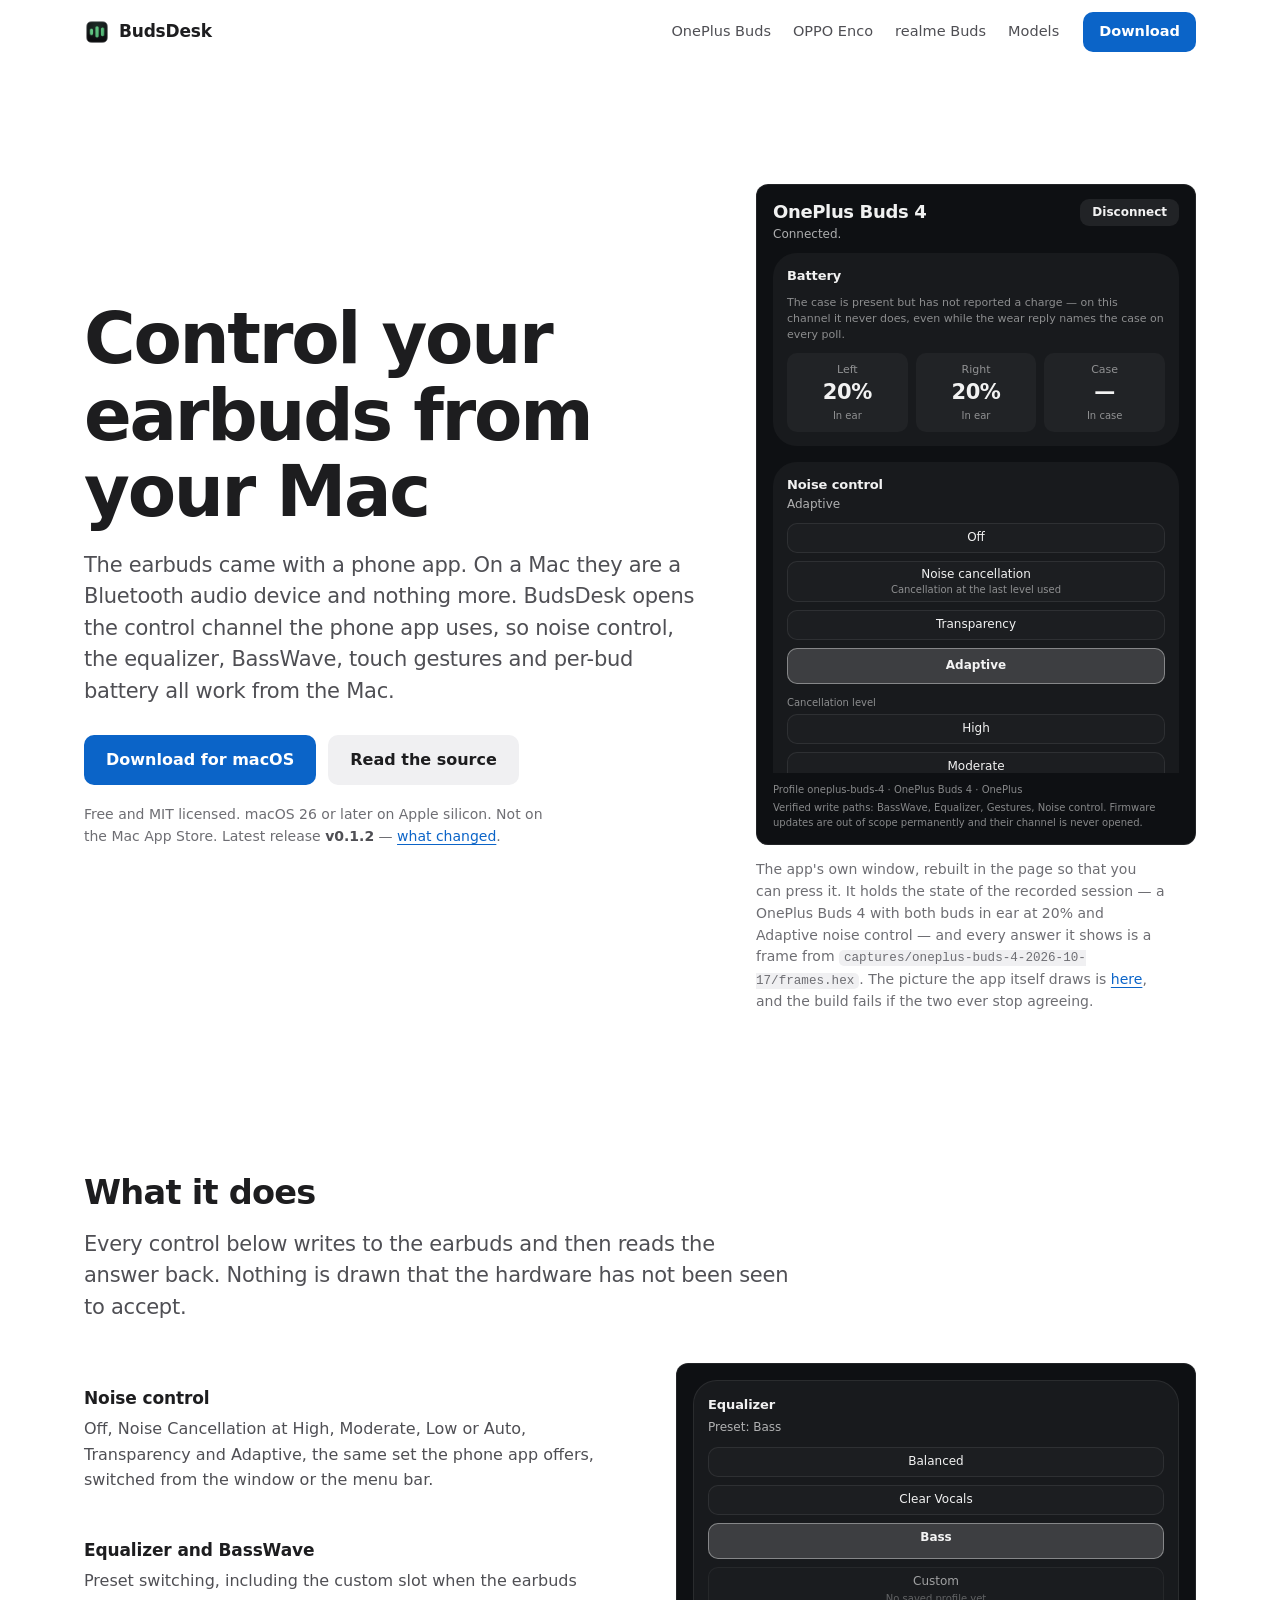
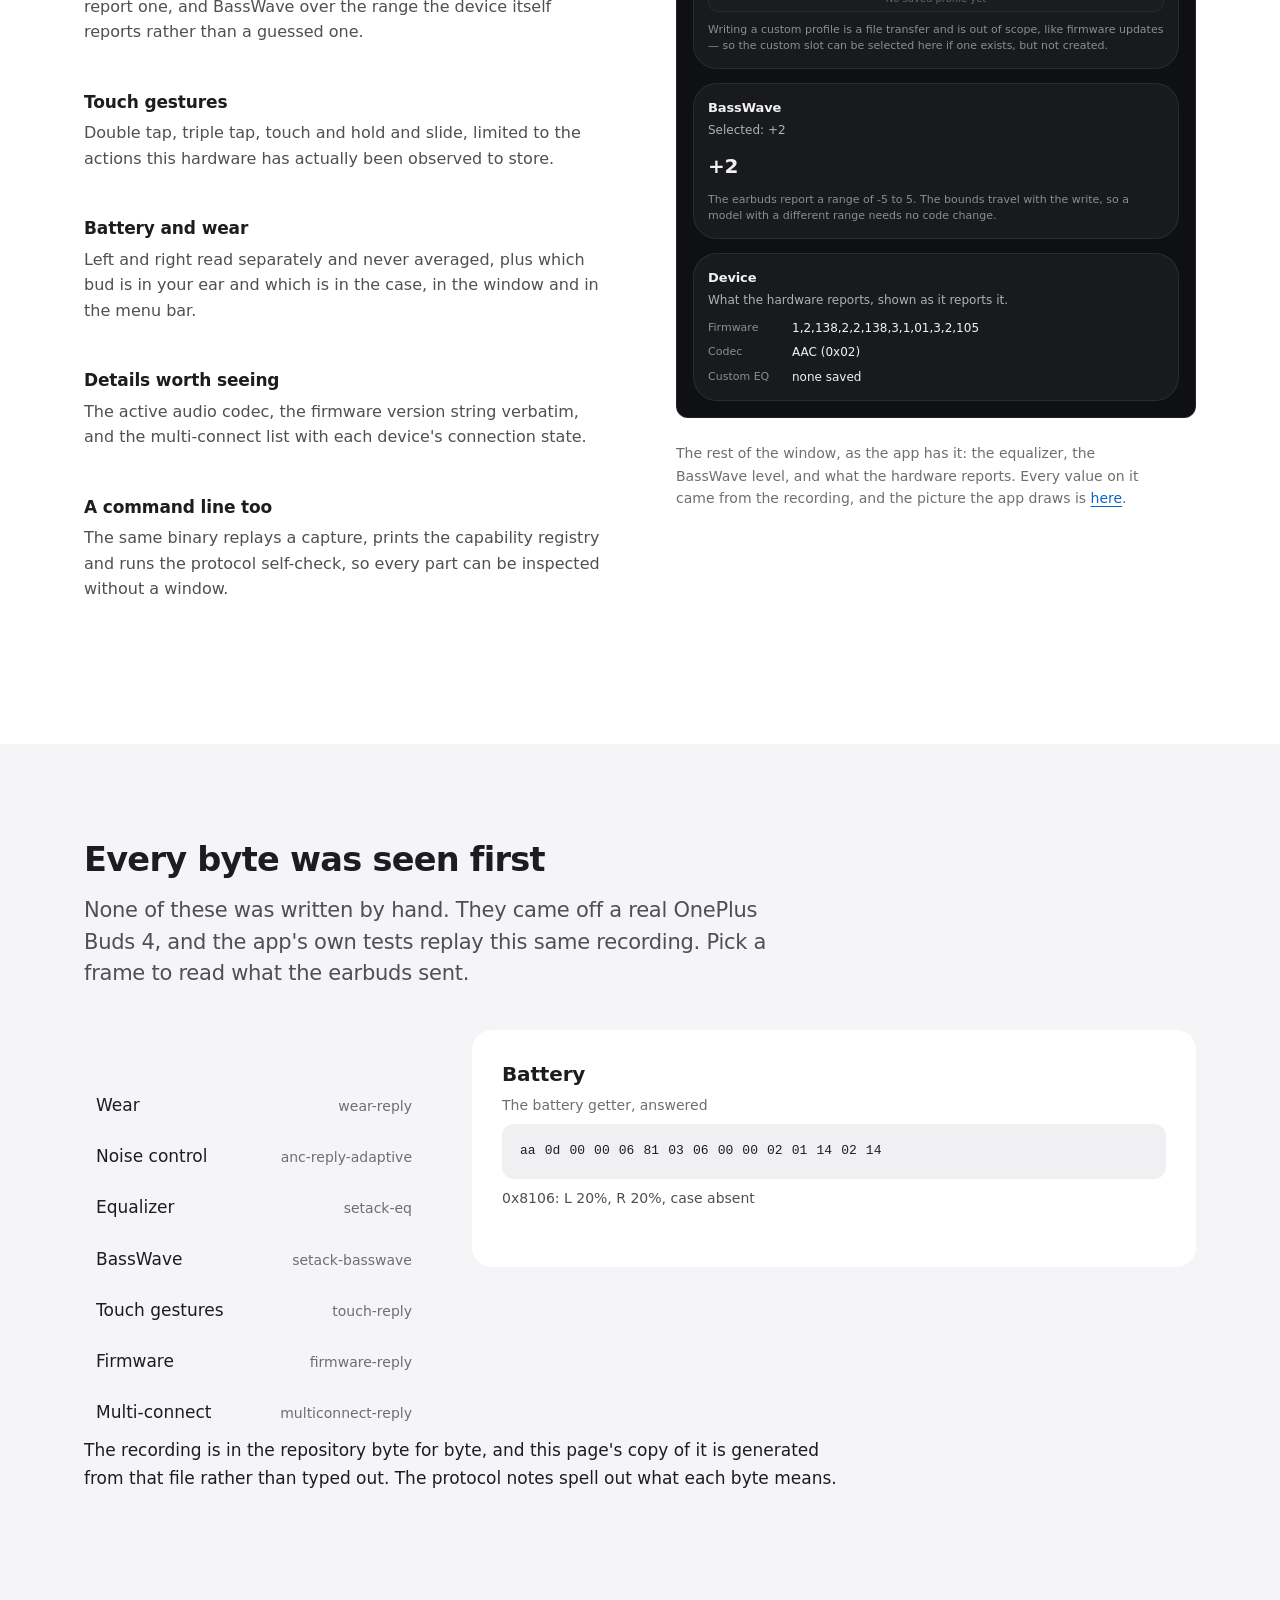
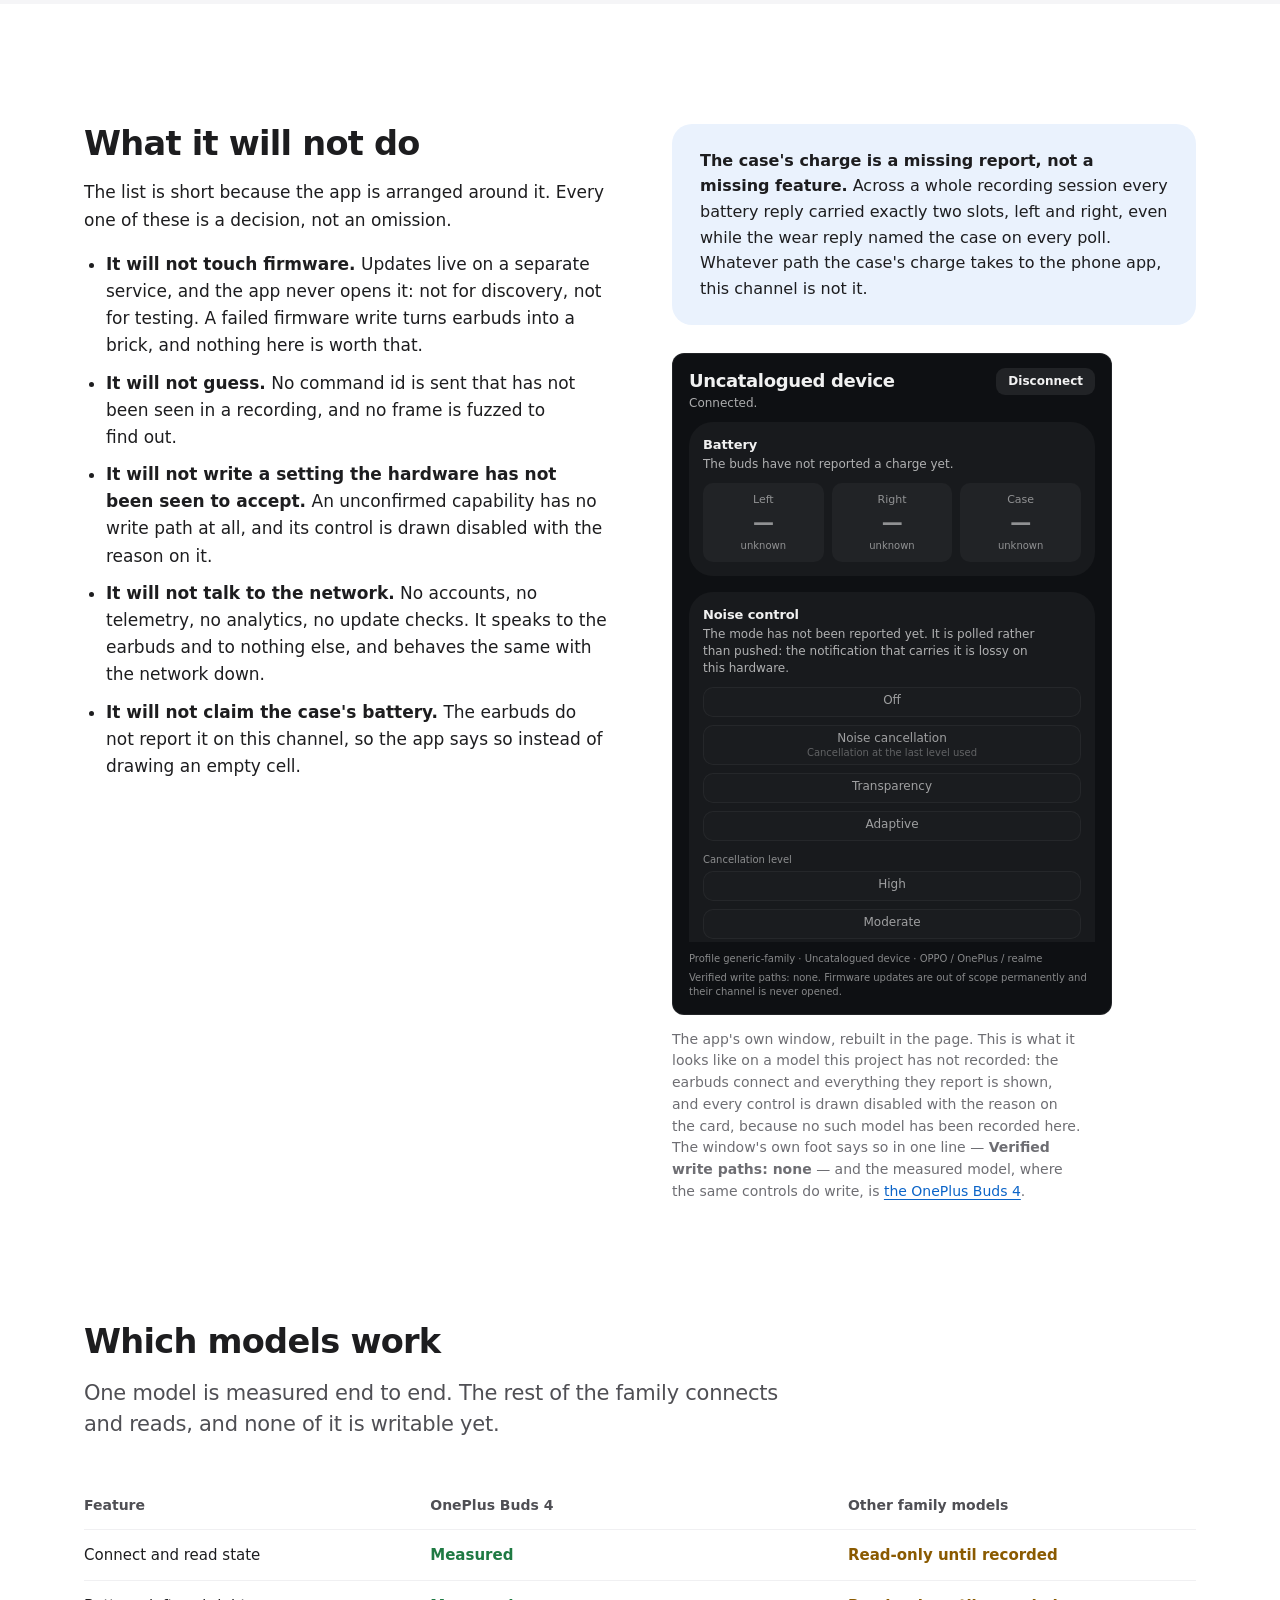
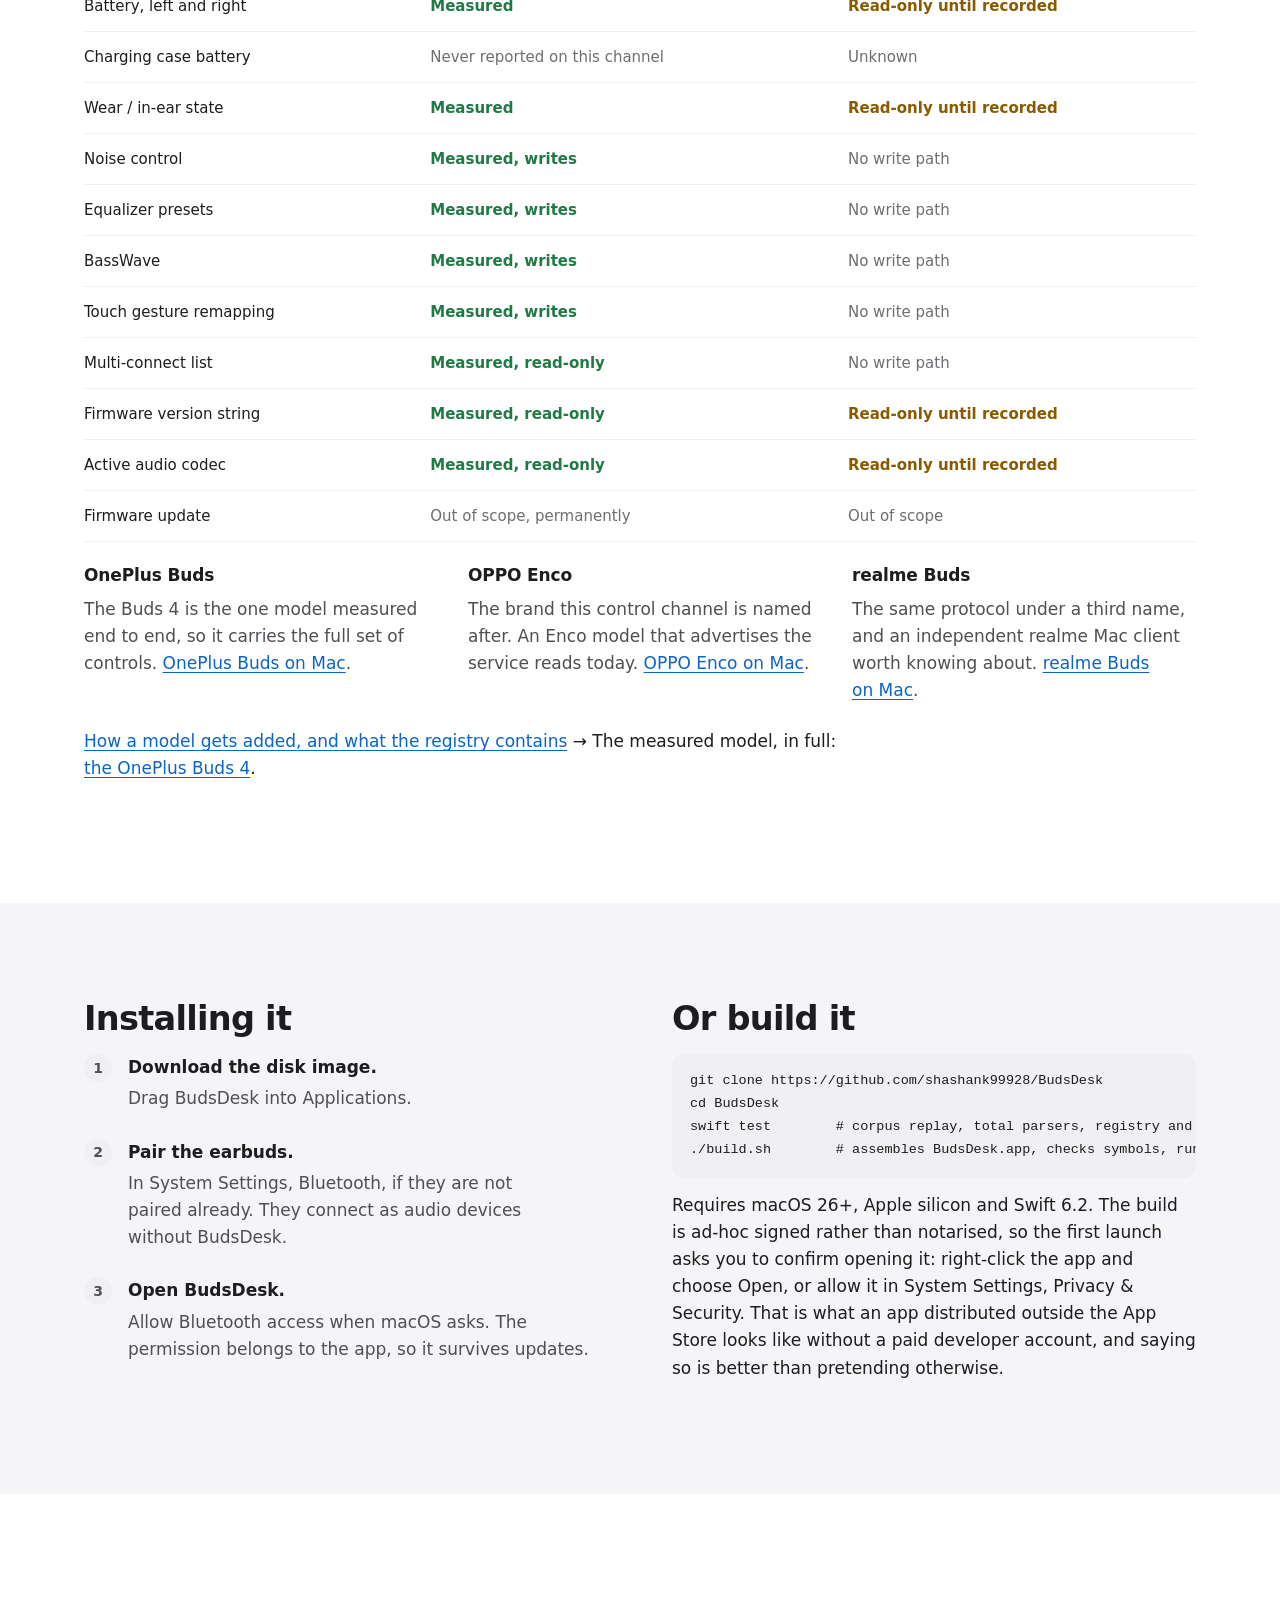
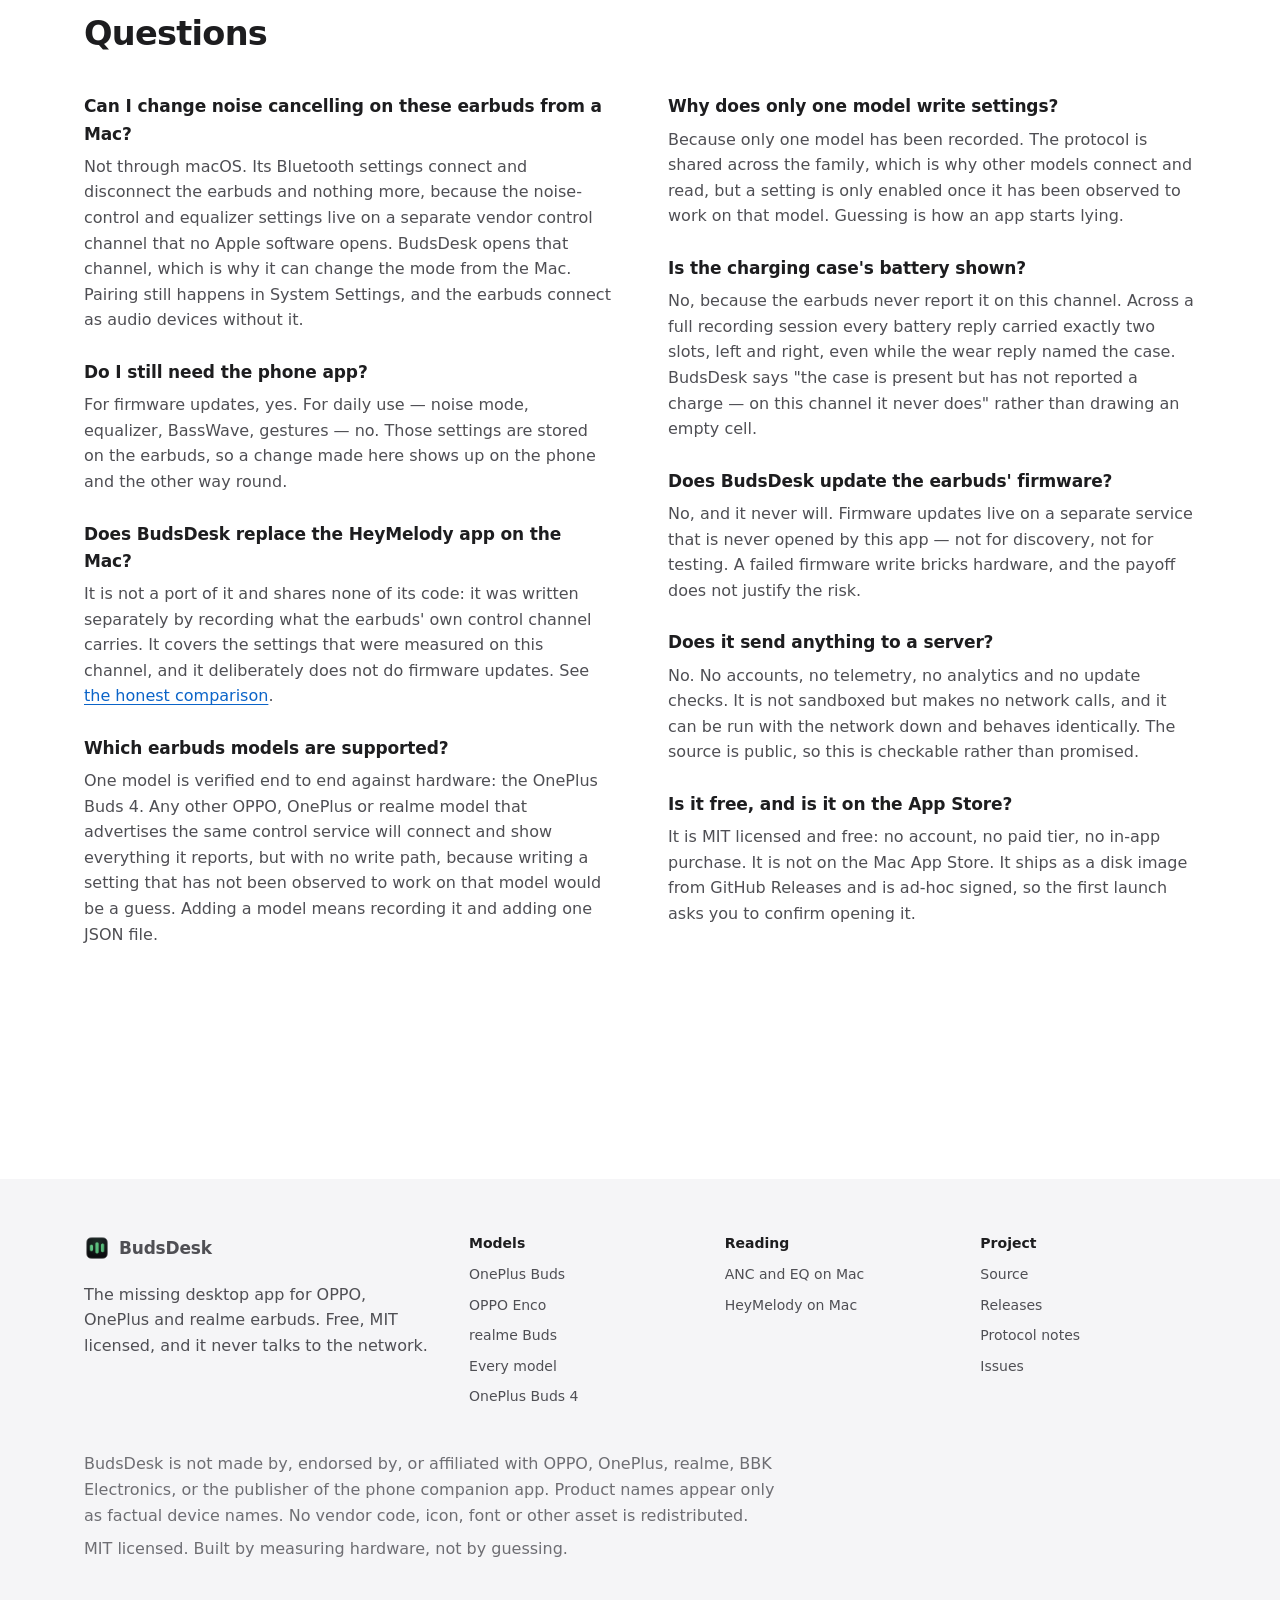
==== commit 1c4280ea: "The window on the site is the app's window, and you can press it The picture the app draws is still " ====
--- a/docs/index.html
+++ b/docs/index.html
@@ -213,12 +213,76 @@
       </div>
 
       <figure class="shot" data-reveal>
-        <img src="assets/connected.png" width="440" height="620" fetchpriority="high" decoding="async"
-             alt="The BudsDesk window: OnePlus Buds 4 connected. Battery shows left 20% and right 20%, both in ear, with the note that the case has not reported a charge. Noise control shows Adaptive selected, with the cancellation levels High, Moderate, Low and Auto below it.">
+        <div class="window" data-ui>
+          <div class="window-head">
+            <div>
+              <p class="window-title">OnePlus Buds 4</p>
+              <p class="window-sub">Connected.</p>
+            </div>
+            <button class="window-ghost" type="button">Disconnect</button>
+          </div>
+
+          <div class="window-scroll">
+            <div class="wcard">
+              <h3 class="wcard-title">Battery</h3>
+              <p class="wcard-note">The case is present but has not reported a charge &mdash; on this
+              channel it never does, even while the wear reply names the case on every poll.</p>
+              <div class="wcells">
+                <div class="wcell">
+                  <span class="wcell-label">Left</span>
+                  <span class="wcell-value">20%</span>
+                  <span class="wcell-foot">In ear</span>
+                </div>
+                <div class="wcell">
+                  <span class="wcell-label">Right</span>
+                  <span class="wcell-value">20%</span>
+                  <span class="wcell-foot">In ear</span>
+                </div>
+                <div class="wcell">
+                  <span class="wcell-label">Case</span>
+                  <span class="wcell-value">—</span>
+                  <span class="wcell-foot">In case</span>
+                </div>
+              </div>
+            </div>
+
+            <div class="wcard" data-card="noise">
+              <h3 class="wcard-title">Noise control</h3>
+              <p class="wcard-sub" data-window-mode>Adaptive</p>
+              <div class="wpills">
+                <button class="wpill" type="button" data-mode="off" data-frame="anc-reply-off">Off</button>
+                <button class="wpill" type="button" data-mode="noiseCancellation">Noise cancellation<span class="wpill-detail">Cancellation at the last level used</span></button>
+                <button class="wpill" type="button" data-mode="transparency" data-frame="anc-reply-transparency">Transparency</button>
+                <button class="wpill" type="button" data-mode="adaptive" data-frame="anc-reply-adaptive" aria-pressed="true">Adaptive</button>
+              </div>
+              <p class="wcard-label">Cancellation level</p>
+              <div class="wpills">
+                <button class="wpill" type="button" data-level="high" data-frame="anc-reply-nc-high">High</button>
+                <button class="wpill" type="button" data-level="moderate" data-frame="anc-reply-nc-moderate">Moderate</button>
+                <button class="wpill" type="button" data-level="low" data-frame="anc-reply-nc-low">Low</button>
+                <button class="wpill" type="button" data-level="auto" data-frame="anc-reply-nc-auto">Auto</button>
+              </div>
+              <p class="wcard-note">Each mode is one 16-bit mask, set and read back one at a time. A
+              change made on the phone shows up here on the next poll.</p>
+              <p class="wread" data-window-log>Nothing has been pressed yet. Press a control above:
+              the app writes it, the earbuds answer, and the control settles on what they said
+              rather than on what was asked for.</p>
+            </div>
+          </div>
+
+          <div class="wfoot">
+            <p>Profile oneplus-buds-4 &middot; OnePlus Buds 4 &middot; OnePlus</p>
+            <p>Verified write paths: BassWave, Equalizer, Gestures, Noise control. Firmware updates
+            are out of scope permanently and their channel is never opened.</p>
+          </div>
+        </div>
         <figcaption>
-          The app's own window, drawn by the app from the recorded session in this project: a
-          OnePlus Buds 4 with both buds in ear at 20% and Adaptive noise control. The line at
-          the foot names the recording being replayed, because that is what the picture is.
+          The app's own window, rebuilt in the page so that you can press it. It holds the state of
+          the recorded session &mdash; a OnePlus Buds 4 with both buds in ear at 20% and Adaptive
+          noise control &mdash; and every answer it shows is a frame from
+          <code>captures/oneplus-buds-4-2026-10-17/frames.hex</code>. The picture the app itself
+          draws is <a href="assets/connected.png">here</a>, and the build fails if the two ever
+          stop agreeing.
         </figcaption>
       </figure>
     </div>
@@ -269,31 +333,47 @@
         </ul>
 
         <div class="detail-stack" data-reveal>
-          <figure class="crop" data-reveal style="--x: 33; --y: 268; --w: 814; --h: 162;">
-            <div class="frame">
-              <img src="assets/connected.png" width="880" height="1240" loading="lazy" decoding="async"
-                   alt="The battery card of the BudsDesk window: Left 20% in ear, Right 20% in ear, and the case with a dash for its charge and the word in case.">
+          <div class="wstack" data-ui>
+          <div class="wcard" data-ui>
+            <h3 class="wcard-title">Equalizer</h3>
+            <p class="wcard-sub">Preset: Bass</p>
+            <div class="wpills">
+              <span class="wpill">Balanced</span>
+              <span class="wpill">Clear Vocals</span>
+              <span class="wpill is-selected">Bass</span>
+              <span class="wpill is-disabled">Custom<span class="wpill-detail">No saved profile yet</span></span>
             </div>
-            <figcaption>Battery, as the earbuds report it: the two buds separately, and the
-            case marked as having reported nothing.</figcaption>
-          </figure>
-
-          <figure class="crop" data-reveal style="--x: 33; --y: 600; --w: 814; --h: 312;">
-            <div class="frame">
-              <img src="assets/connected.png" width="880" height="1240" loading="lazy" decoding="async"
-                   alt="The noise control card of the BudsDesk window: Off, Noise cancellation, Transparency and Adaptive, with Adaptive selected.">
-            </div>
-            <figcaption>Noise control, with the mode the app read back selected.</figcaption>
-          </figure>
-
-          <figure class="crop" data-reveal style="--x: 33; --y: 915; --w: 814; --h: 325;">
-            <div class="frame">
-              <img src="assets/connected.png" width="880" height="1240" loading="lazy" decoding="async"
-                   alt="The cancellation level rows of the BudsDesk window: High, Moderate, Low and Auto.">
-            </div>
-            <figcaption>The cancellation levels the earbuds themselves report, rather than a
-            fixed list the app made up.</figcaption>
-          </figure>
+            <p class="wcard-note">Writing a custom profile is a file transfer and is out of scope,
+            like firmware updates &mdash; so the custom slot can be selected here if one exists, but
+            not created.</p>
+          </div>
+
+          <div class="wcard" data-ui>
+            <h3 class="wcard-title">BassWave</h3>
+            <p class="wcard-sub">Selected: +2</p>
+            <p class="wlevel">+2</p>
+            <p class="wcard-note">The earbuds report a range of -5 to 5. The bounds travel with the
+            write, so a model with a different range needs no code change.</p>
+          </div>
+
+          <div class="wcard" data-ui>
+            <h3 class="wcard-title">Device</h3>
+            <p class="wcard-sub">What the hardware reports, shown as it reports it.</p>
+            <p class="wrow"><span class="wrow-key">Firmware</span><span
+              class="wrow-value">1,2,138,2,2,138,3,1,01,3,2,105</span></p>
+            <p class="wrow"><span class="wrow-key">Codec</span><span
+              class="wrow-value">AAC (0x02)</span></p>
+            <p class="wrow"><span class="wrow-key">Custom EQ</span><span
+              class="wrow-value">none saved</span></p>
+          </div>
+          </div>
+
+          <p class="release">
+            The rest of the window, as the app has it: the equalizer, the BassWave level, and
+            what the hardware reports. Every value on it came from the recording, and the
+            picture the app draws is
+            <a href="assets/connected.png">here</a>.
+          </p>
         </div>
       </div>
     </div>
@@ -378,6 +458,62 @@
         <p class="wire-note">0x8112: the multi-connect table read back on request</p>
       </div>
     </div>
+    <script type="application/json" id="budsdesk-frames">
+{
+  "anc-reply-adaptive": {
+    "hex": "aa 0c 00 00 0c 81 07 05 00 00 01 01 00 08",
+    "note": "0x810c readback: 0x0800 adaptive"
+  },
+  "anc-reply-nc-auto": {
+    "hex": "aa 0c 00 00 0c 81 07 05 00 00 01 01 80 00",
+    "note": "0x810c readback: 0x0080 noise cancellation, auto"
+  },
+  "anc-reply-nc-high": {
+    "hex": "aa 0c 00 00 0c 81 07 05 00 00 01 01 10 00",
+    "note": "0x810c readback: 0x0010 noise cancellation, high"
+  },
+  "anc-reply-nc-low": {
+    "hex": "aa 0c 00 00 0c 81 07 05 00 00 01 01 40 00",
+    "note": "0x810c readback: 0x0040 noise cancellation, low"
+  },
+  "anc-reply-nc-moderate": {
+    "hex": "aa 0c 00 00 0c 81 07 05 00 00 01 01 20 00",
+    "note": "0x810c readback: 0x0020 noise cancellation, moderate"
+  },
+  "anc-reply-off": {
+    "hex": "aa 0c 00 00 0c 81 07 05 00 00 01 01 08 00",
+    "note": "0x810c readback: 0x0008 off"
+  },
+  "anc-reply-transparency": {
+    "hex": "aa 0c 00 00 0c 81 07 05 00 00 01 01 00 01",
+    "note": "0x810c readback: 0x0100 transparency"
+  },
+  "basswave-reply-0": {
+    "hex": "aa 0b 00 00 24 81 03 04 00 00 fb 05 00",
+    "note": "0x8124: [status][min -5][max +5][current 0]"
+  },
+  "basswave-reply-2": {
+    "hex": "aa 0b 00 00 24 81 09 04 00 00 fb 05 02",
+    "note": "0x8124 read back after setting +2"
+  },
+  "eq-push-balanced": {
+    "hex": "aa 08 00 00 04 05 ff 01 00 00",
+    "note": "family 2, subject 0x04: preset pushed as 0x00"
+  },
+  "eq-push-bass": {
+    "hex": "aa 08 00 00 04 05 ff 01 00 02",
+    "note": "family 2, subject 0x04: preset pushed as 0x02"
+  },
+  "eq-reply-balanced": {
+    "hex": "aa 09 00 00 0f 81 02 02 00 00 00",
+    "note": "0x810f: preset 0x00"
+  },
+  "eq-reply-bass": {
+    "hex": "aa 09 00 00 0f 81 08 02 00 00 02",
+    "note": "0x810f: preset 0x02"
+  }
+}
+    </script>
 <!-- END capture frames -->
       </div>
 
@@ -414,11 +550,98 @@
         </ul>
       </div>
 
-      <div class="note warn" data-reveal>
-        <p><strong>The case's charge is a missing report, not a missing feature.</strong>
-        Across a whole recording session every battery reply carried exactly two slots, left
-        and right, even while the wear reply named the case on every poll. Whatever path the
-        case's charge takes to the phone app, this channel is not it.</p>
+      <div data-reveal>
+        <div class="note warn">
+          <p><strong>The case's charge is a missing report, not a missing feature.</strong>
+          Across a whole recording session every battery reply carried exactly two slots, left
+          and right, even while the wear reply named the case on every poll. Whatever path the
+          case's charge takes to the phone app, this channel is not it.</p>
+        </div>
+
+        <!-- BEGIN read-only window -->
+<figure class="shot">
+        <div class="window" data-ui>
+          <div class="window-head">
+            <div>
+              <p class="window-title">Uncatalogued device</p>
+              <p class="window-sub">Connected.</p>
+            </div>
+            <button class="window-ghost" type="button">Disconnect</button>
+          </div>
+
+          <div class="window-scroll">
+            <div class="wcard">
+              <h3 class="wcard-title">Battery</h3>
+              <p class="wcard-sub">The buds have not reported a charge yet.</p>
+              <div class="wcells">
+                <div class="wcell">
+                  <span class="wcell-label">Left</span>
+                  <span class="wcell-value is-quiet">&mdash;</span>
+                  <span class="wcell-foot">unknown</span>
+                </div>
+                <div class="wcell">
+                  <span class="wcell-label">Right</span>
+                  <span class="wcell-value is-quiet">&mdash;</span>
+                  <span class="wcell-foot">unknown</span>
+                </div>
+                <div class="wcell">
+                  <span class="wcell-label">Case</span>
+                  <span class="wcell-value is-quiet">&mdash;</span>
+                  <span class="wcell-foot">unknown</span>
+                </div>
+              </div>
+            </div>
+
+            <div class="wcard">
+              <h3 class="wcard-title">Noise control</h3>
+              <p class="wcard-sub">The mode has not been reported yet. It is polled rather than
+              pushed: the notification that carries it is lossy on this hardware.</p>
+              <div class="wpills">
+                <span class="wpill is-disabled">Off</span>
+                <span class="wpill is-disabled">Noise cancellation<span class="wpill-detail">Cancellation at the last level used</span></span>
+                <span class="wpill is-disabled">Transparency</span>
+                <span class="wpill is-disabled">Adaptive</span>
+              </div>
+              <p class="wcard-label">Cancellation level</p>
+              <div class="wpills">
+                <span class="wpill is-disabled">High</span>
+                <span class="wpill is-disabled">Moderate</span>
+                <span class="wpill is-disabled">Low</span>
+                <span class="wpill is-disabled">Auto</span>
+              </div>
+              <p class="wcard-note">This model has no measured write path for noise control, so the
+              reported mode is shown and cannot be changed here.</p>
+            </div>
+
+            <div class="wcard">
+              <h3 class="wcard-title">Equalizer</h3>
+              <p class="wcard-sub">The preset has not been reported yet.</p>
+              <div class="wpills">
+                <span class="wpill is-disabled">Balanced</span>
+                <span class="wpill is-disabled">Clear Vocals</span>
+                <span class="wpill is-disabled">Bass</span>
+                <span class="wpill is-disabled">Custom</span>
+              </div>
+              <p class="wcard-note">This model has no measured write path for the equalizer.</p>
+            </div>
+          </div>
+
+          <div class="wfoot">
+            <p>Profile generic-family &middot; Uncatalogued device &middot; OPPO / OnePlus / realme</p>
+            <p>Verified write paths: none. Firmware updates are out of scope permanently and their
+            channel is never opened.</p>
+          </div>
+        </div>
+        <figcaption>
+          The app's own window, rebuilt in the page. This is what it looks like on a model this project has not recorded: the
+          earbuds connect and everything they report is shown, and every control is drawn
+          disabled with the reason on the card, because no such model has been recorded here. The window's own foot says so in
+          one line &mdash; <strong>Verified write paths: none</strong> &mdash; and the measured
+          model, where the same controls do write, is
+          <a href="/BudsDesk/oneplus-buds-4.html">the OnePlus Buds 4</a>.
+        </figcaption>
+      </figure>
+      <!-- END read-only window -->
       </div>
     </div>
   </section>
--- a/docs/assets/style.css
+++ b/docs/assets/style.css
@@ -625,6 +625,10 @@
     align-items: start;
 }
 
+/* The read-only window in the second column of a split, at the width the app draws it. */
+.split .window { max-width: 440px; }
+.split figure.shot { margin-top: 28px; }
+
 @media (max-width: 860px) {
     .split { grid-template-columns: minmax(0, 1fr); gap: 32px; }
 }
@@ -786,6 +790,343 @@
 .crumb ol { list-style: none; display: flex; flex-wrap: wrap; gap: 8px; padding: 0; margin: 0; }
 .crumb li + li::before { content: "/"; margin-right: 8px; color: var(--faint); }
 
+/* ---------- The app's window, rebuilt so it can be pressed ----------
+ *
+ * The values here are the app's own (`Sources/BudsDeskMac/Theme.swift`): the window's
+ * ground, the card fill over it, the three inks, the accent, the selection fill and the
+ * stroke that carries the selection for anyone who cannot see the colour. The window is a
+ * real interface fragment, so it keeps the app's borders and its own conventions rather
+ * than the page's.
+ */
+
+/* The tokens every fragment carries, so a card that is not inside a window still draws
+ * itself in the app's colours. */
+[data-ui] {
+    --w-ground: #0e1013;
+    --w-card: rgba(255, 255, 255, 0.045);
+    --w-stroke: rgba(255, 255, 255, 0.08);
+    --w-ink: rgba(255, 255, 255, 0.94);
+    --w-muted: rgba(255, 255, 255, 0.66);
+    --w-faint: rgba(255, 255, 255, 0.50);
+    --w-accent: #59a8ff;
+    --w-select: rgba(255, 255, 255, 0.16);
+    --w-select-stroke: rgba(255, 255, 255, 0.38);
+    --w-warn: #fac25c;
+}
+
+.window {
+    background: var(--w-ground);
+    color: var(--w-ink);
+    font-size: 13px;
+    line-height: 1.4;
+    border-radius: 12px;
+    overflow: hidden;
+    text-align: left;
+}
+
+.window[data-ui] { border: 1px solid var(--w-stroke); }
+
+.window-head {
+    display: flex;
+    align-items: flex-start;
+    justify-content: space-between;
+    gap: 12px;
+    padding: 14px 16px 10px;
+}
+
+.window-title {
+    margin: 0;
+    font-size: 18px;
+    font-weight: 650;
+    letter-spacing: -0.02em;
+    color: var(--w-ink);
+}
+
+.window-sub {
+    margin: 2px 0 0;
+    font-size: 12px;
+    color: var(--w-muted);
+}
+
+.window-ghost {
+    font: inherit;
+    font-size: 12px;
+    font-weight: 560;
+    color: var(--w-ink);
+    background: rgba(255, 255, 255, 0.08);
+    border: 0;
+    border-radius: 9px;
+    padding: 5px 12px;
+    cursor: default;
+}
+
+/* The window scrolls, as the app's does: the content is taller than the frame. */
+.window-scroll {
+    display: grid;
+    gap: 16px;
+    align-content: start;
+    padding: 0 16px 16px;
+    max-height: 520px;
+    overflow-y: auto;
+    scrollbar-width: thin;
+    scrollbar-color: rgba(255, 255, 255, 0.18) transparent;
+}
+
+.window-scroll::-webkit-scrollbar { width: 8px; }
+.window-scroll::-webkit-scrollbar-thumb {
+    background: rgba(255, 255, 255, 0.16);
+    border-radius: 4px;
+}
+
+.wcard {
+    margin: 0;
+    background: var(--w-card);
+    border-radius: 24px;
+    padding: 14px;
+}
+
+/* The rest of the window, in the order the app puts it in, on the app's own ground. */
+.wstack {
+    display: grid;
+    gap: 14px;
+    margin: 0;
+    padding: 16px;
+    background: var(--w-ground);
+    border-radius: 12px;
+}
+
+.wstack[data-ui] { border: 1px solid var(--w-stroke); }
+
+.wcard[data-ui] { border: 1px solid var(--w-stroke); }
+
+.wcard-title {
+    margin: 0;
+    font-size: 13px;
+    font-weight: 620;
+    color: var(--w-ink);
+}
+
+.wcard-sub {
+    margin: 2px 0 10px;
+    font-size: 12px;
+    color: var(--w-muted);
+}
+
+.wcard-note {
+    margin: 10px 0 0;
+    font-size: 11px;
+    line-height: 1.45;
+    color: var(--w-faint);
+}
+
+.wcard-label {
+    margin: 12px 0 4px;
+    font-size: 10px;
+    font-weight: 540;
+    color: var(--w-faint);
+}
+
+/* The battery: three slots, read separately, never averaged. */
+.wcells {
+    display: grid;
+    grid-template-columns: repeat(3, minmax(0, 1fr));
+    gap: 8px;
+    margin-top: 10px;
+}
+
+.wcell {
+    background: rgba(255, 255, 255, 0.04);
+    border-radius: 10px;
+    padding: 9px 10px;
+    text-align: center;
+}
+
+.wcell-label {
+    display: block;
+    font-size: 11px;
+    color: var(--w-faint);
+}
+
+.wcell-value {
+    display: block;
+    margin: 1px 0;
+    font-size: 21px;
+    font-weight: 640;
+    letter-spacing: -0.02em;
+    color: var(--w-ink);
+    font-variant-numeric: tabular-nums;
+}
+
+.wcell-foot {
+    display: block;
+    font-size: 10px;
+    color: var(--w-faint);
+}
+
+/* A reading that has not arrived is drawn in the faint ink, as the app draws it. */
+.wcell-value.is-quiet { color: var(--w-faint); }
+
+/* The pills. The selection says so three ways: a fill, a stroke, and the weight of the
+ * label — so it survives greyscale, and it survives being read rather than seen. */
+[data-ui] .wpills {
+    display: grid;
+    gap: 8px;
+}
+
+[data-ui] .wpill {
+    display: block;
+    width: 100%;
+    min-height: 30px;
+    padding: 4px 12px;
+    font: inherit;
+    font-size: 12px;
+    color: var(--w-ink);
+    text-align: center;
+    background: rgba(255, 255, 255, 0.02);
+    border: 1px solid var(--w-stroke);
+    border-radius: 10px;
+    cursor: pointer;
+    transition-property: transform, background-color, border-color;
+    transition-duration: 150ms;
+    transition-timing-function: ease-out;
+}
+
+[data-ui] .wpill-detail {
+    display: block;
+    font-size: 10px;
+    color: var(--w-faint);
+}
+
+[data-ui] .wpill[aria-pressed="true"],
+[data-ui] .wpill.is-selected {
+    background: var(--w-select);
+    border-color: var(--w-select-stroke);
+    font-weight: 620;
+    min-height: 36px;
+}
+
+[data-ui] .wpill:disabled,
+[data-ui] .wpill.is-disabled {
+    opacity: 0.62;
+    cursor: not-allowed;
+}
+
+/* A write that has been sent and not yet read back. The app marks the control it is waiting
+ * on; here it is the same mark, and nothing else on the card moves until the answer. */
+[data-ui] .wpill.is-pending {
+    opacity: 0.72;
+}
+
+[data-ui] .wpill.is-pending::after {
+    content: "···";
+    color: var(--w-warn);
+    font-size: 11px;
+    letter-spacing: 0.05em;
+    margin-left: 6px;
+}
+
+/* The BassWave level, and the key/value rows of the device card. */
+.wlevel {
+    margin: 2px 0 0;
+    font-size: 20px;
+    font-weight: 620;
+    letter-spacing: -0.01em;
+    color: var(--w-ink);
+    font-variant-numeric: tabular-nums;
+}
+
+.wrow {
+    display: flex;
+    gap: 10px;
+    margin: 7px 0 0;
+    font-size: 11px;
+    line-height: 1.45;
+}
+
+.wrow-key {
+    width: 74px;
+    flex: none;
+    color: var(--w-faint);
+}
+
+.wrow-value {
+    color: var(--w-ink);
+    font-size: 12px;
+}
+
+[data-ui] .wpill:active { transform: scale(0.96); }
+
+@media (hover: hover) {
+    .wpill:hover:not(:disabled) { background: rgba(255, 255, 255, 0.06); }
+    .wpill[aria-pressed="true"]:hover { background: var(--w-select); }
+}
+
+/* The activity log: the app's own lines, in the app's own monospace. */
+.wlog {
+    background: var(--w-card);
+    border-radius: 24px;
+    padding: 14px;
+}
+
+.wlog pre {
+    margin: 8px 0 0;
+    padding: 0;
+    background: none;
+    border-radius: 0;
+    font-size: 11px;
+    line-height: 1.6;
+    color: var(--w-muted);
+    white-space: pre-wrap;
+    overflow-wrap: anywhere;
+}
+
+.wlog-hex { color: var(--w-accent); }
+
+/* The provenance footer: what the app can write, and what it will never open. */
+.wfoot {
+    padding: 10px 16px 14px;
+    display: grid;
+    gap: 4px;
+}
+
+.wfoot p {
+    margin: 0;
+    font-size: 10px;
+    line-height: 1.45;
+    color: var(--w-faint);
+}
+
+/* The window's readback strip: what the earbuds answered, in the bytes they answered in. */
+.wread {
+    margin: 10px 0 0;
+    padding: 9px 11px;
+    background: rgba(255, 255, 255, 0.04);
+    border-radius: 10px;
+    font-size: 11px;
+    line-height: 1.55;
+    color: var(--w-muted);
+    min-height: 38px;
+}
+
+.wread b { color: var(--w-ink); font-weight: 620; }
+.wread code {
+    background: none;
+    padding: 0;
+    color: var(--w-accent);
+    font-size: 11px;
+    display: block;
+    margin-top: 3px;
+    overflow-wrap: anywhere;
+}
+
+.wread i {
+    display: block;
+    font-style: normal;
+    color: var(--w-faint);
+    font-size: 10px;
+    margin-top: 2px;
+}
+
 /* ---------- The older pages' cards, now a column of text on a band ---------- */
 
 .grid {
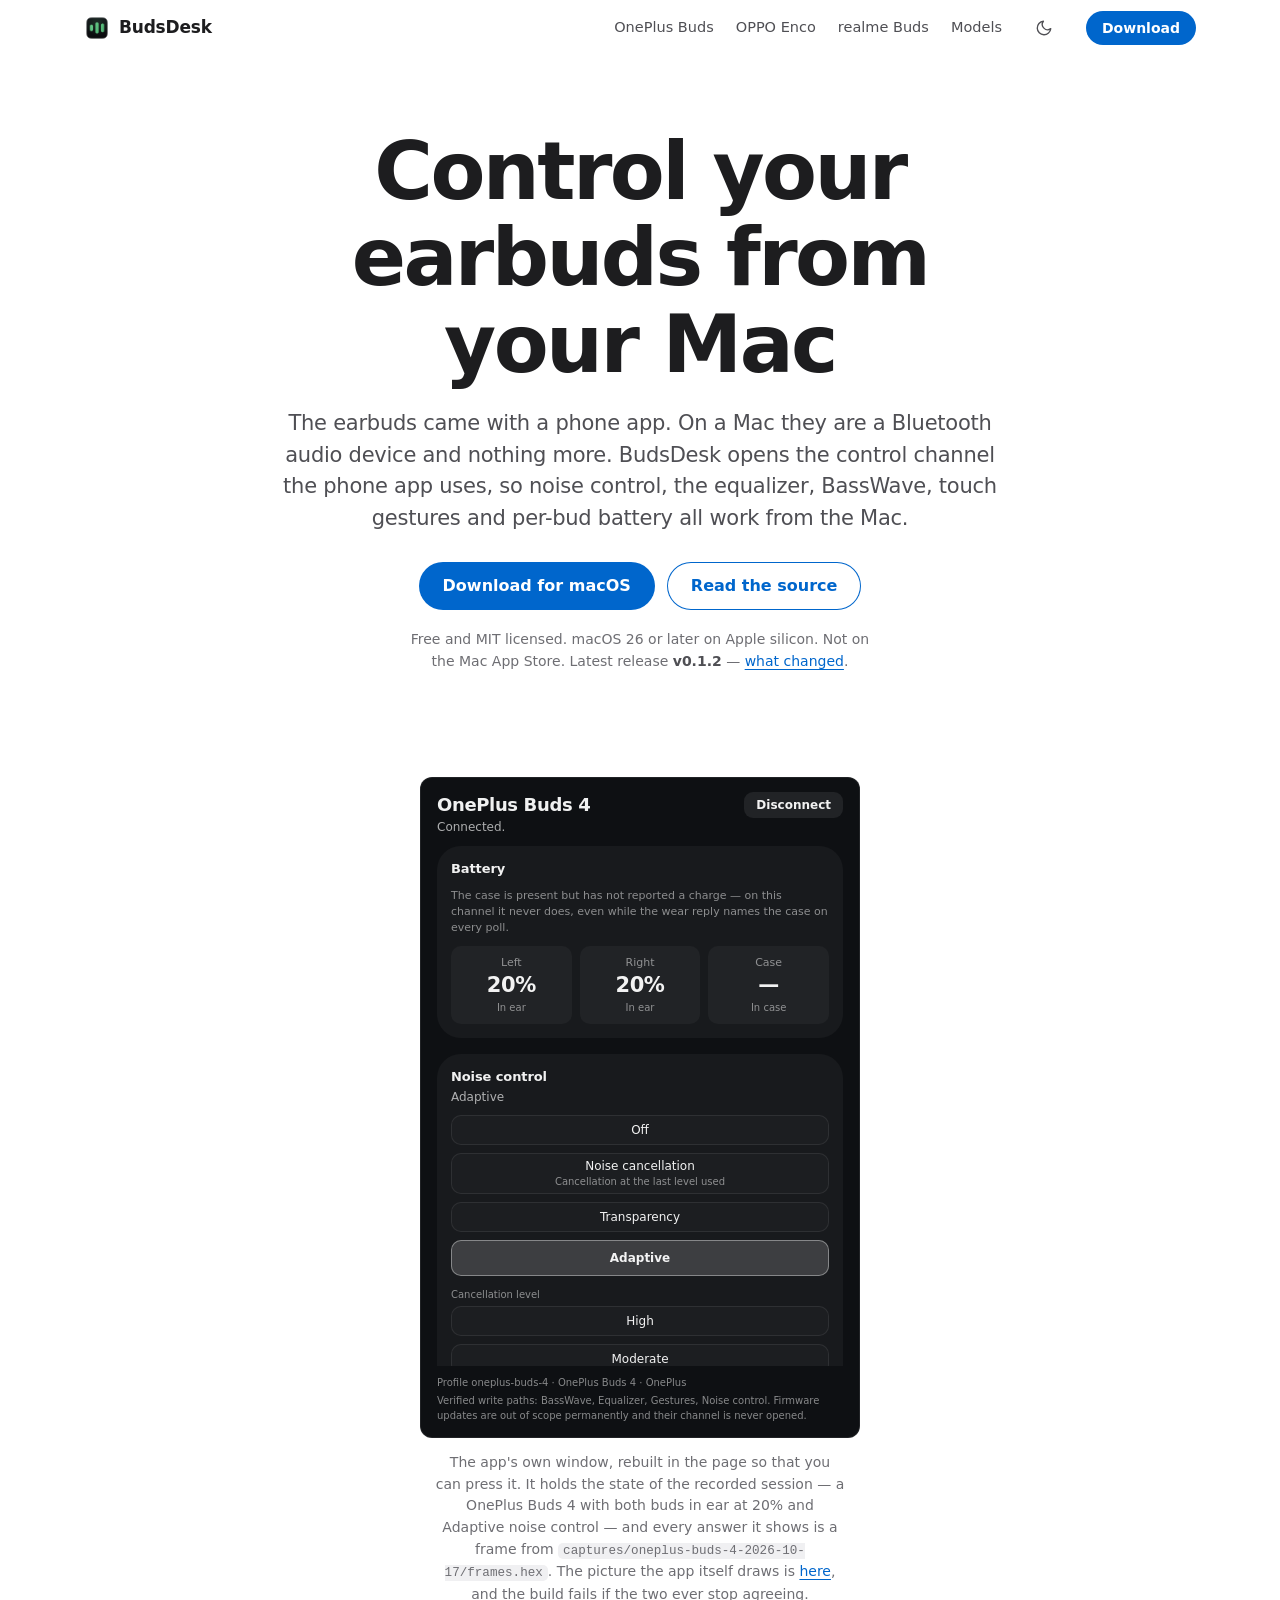
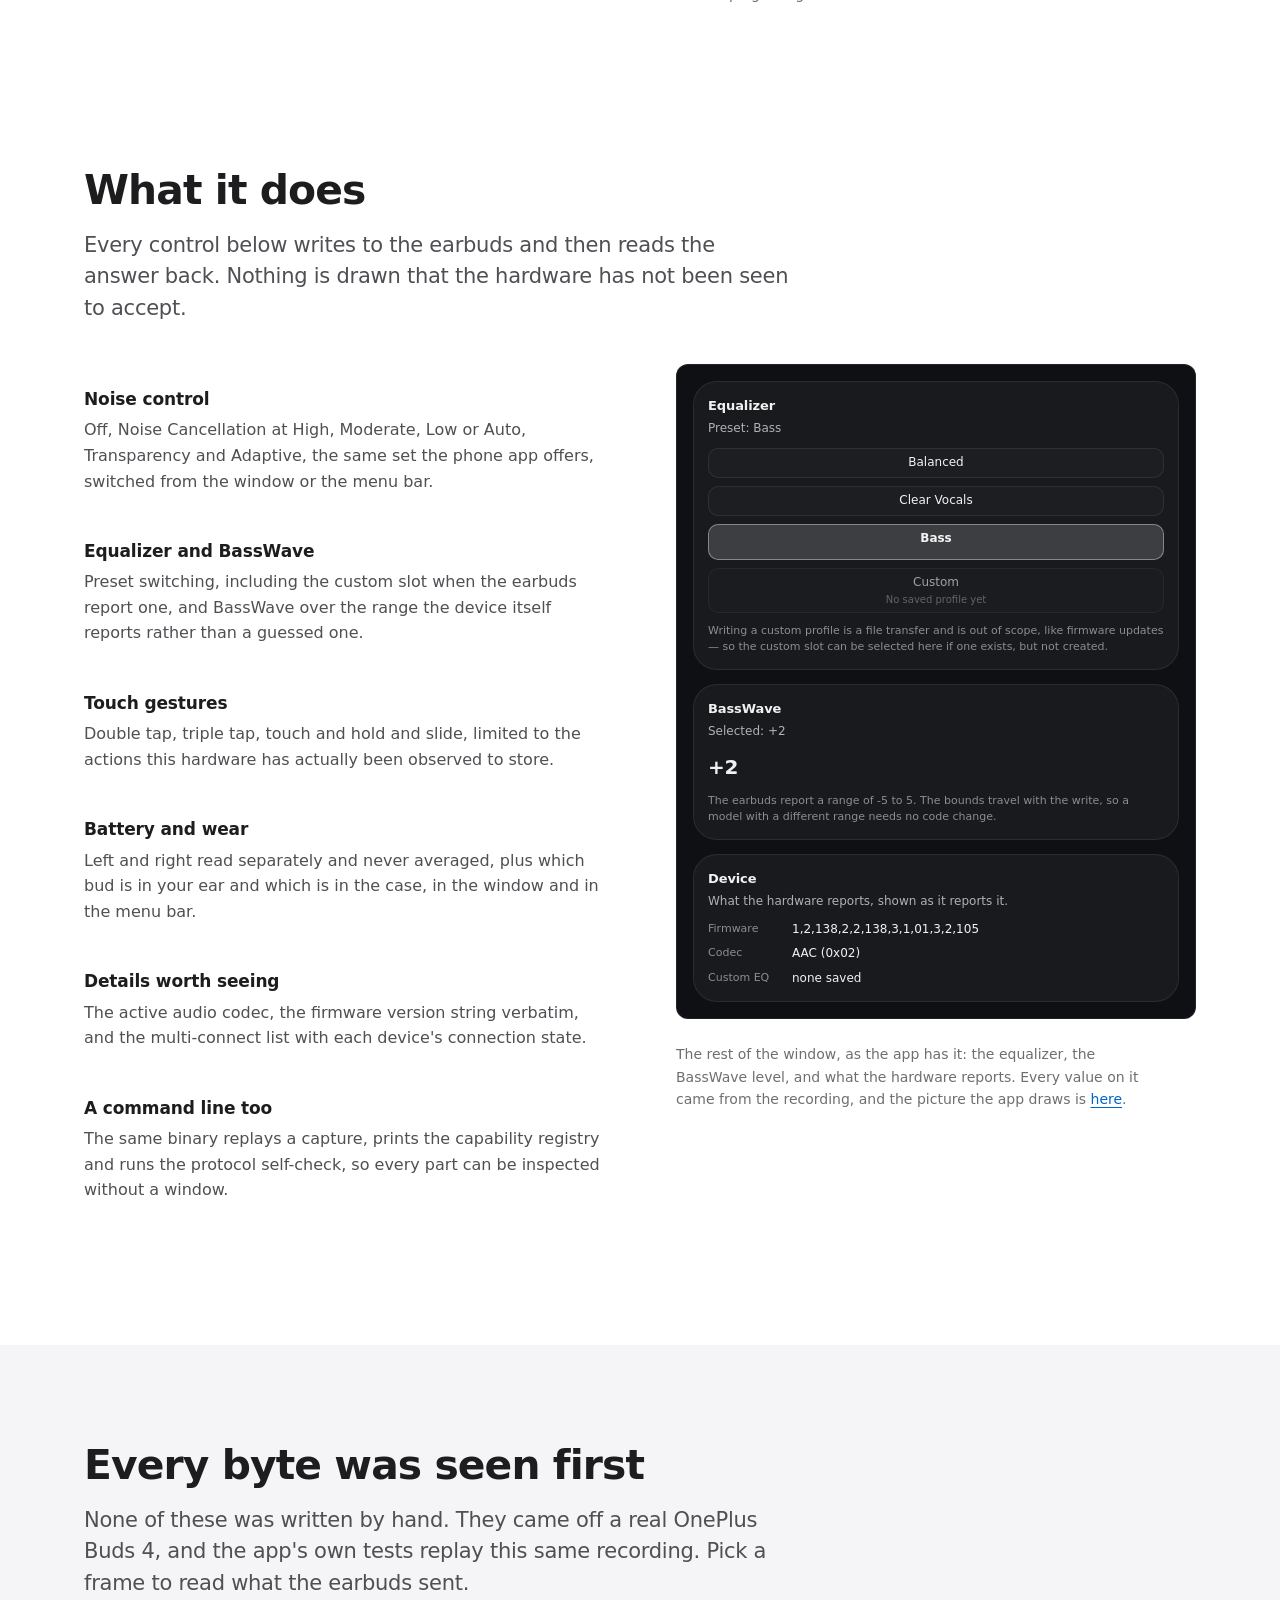
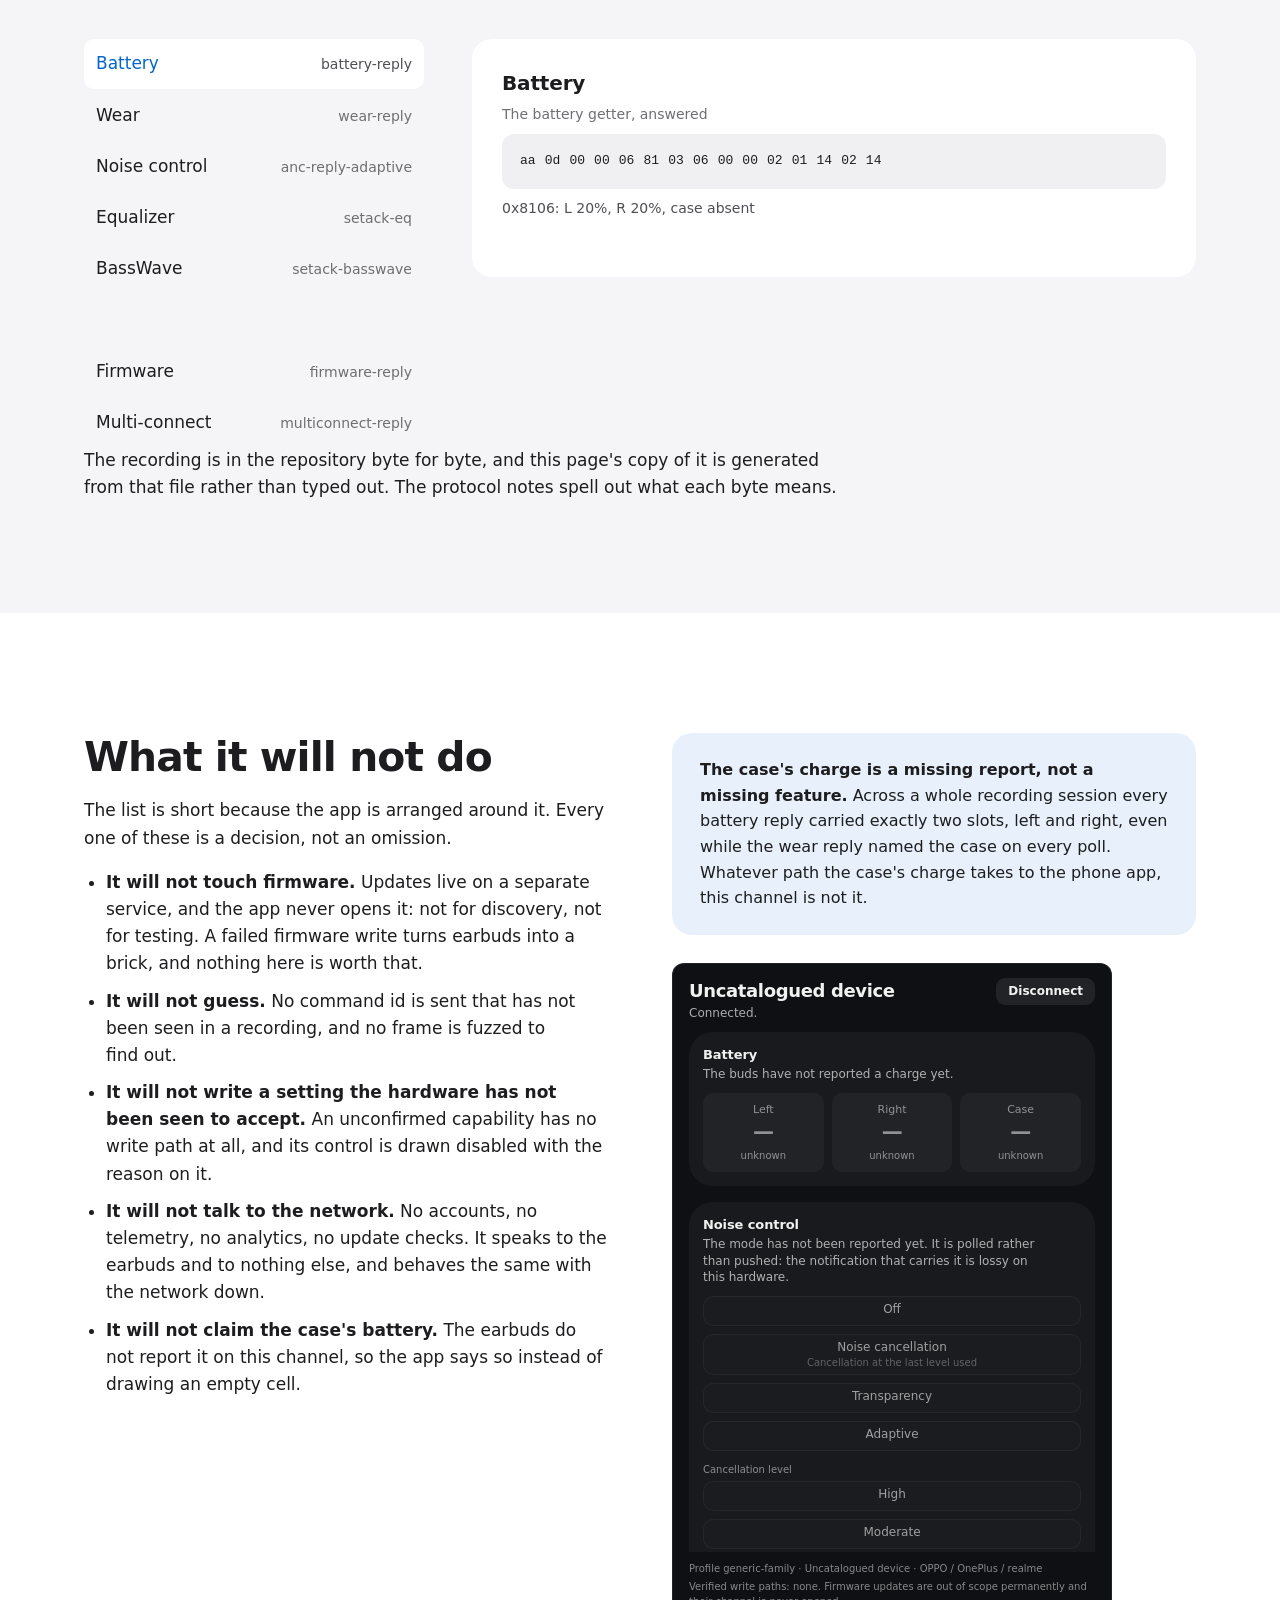
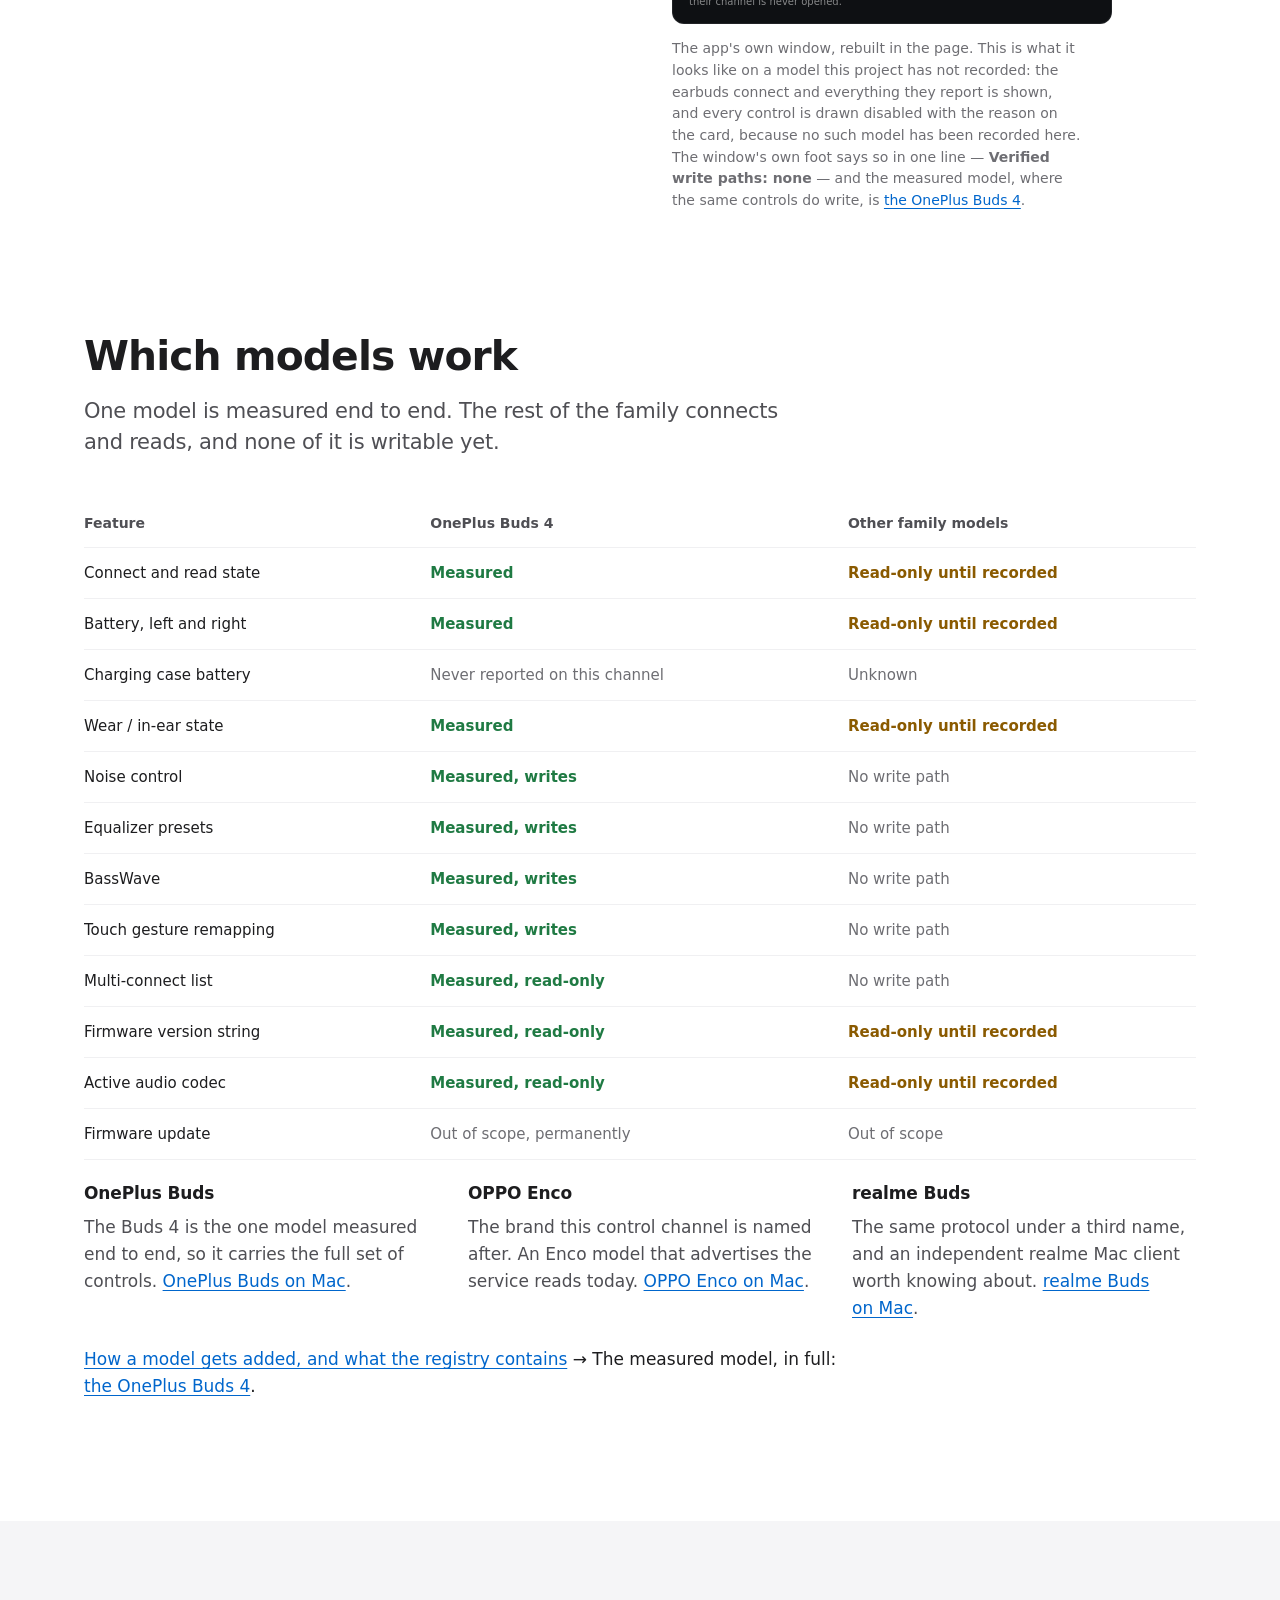
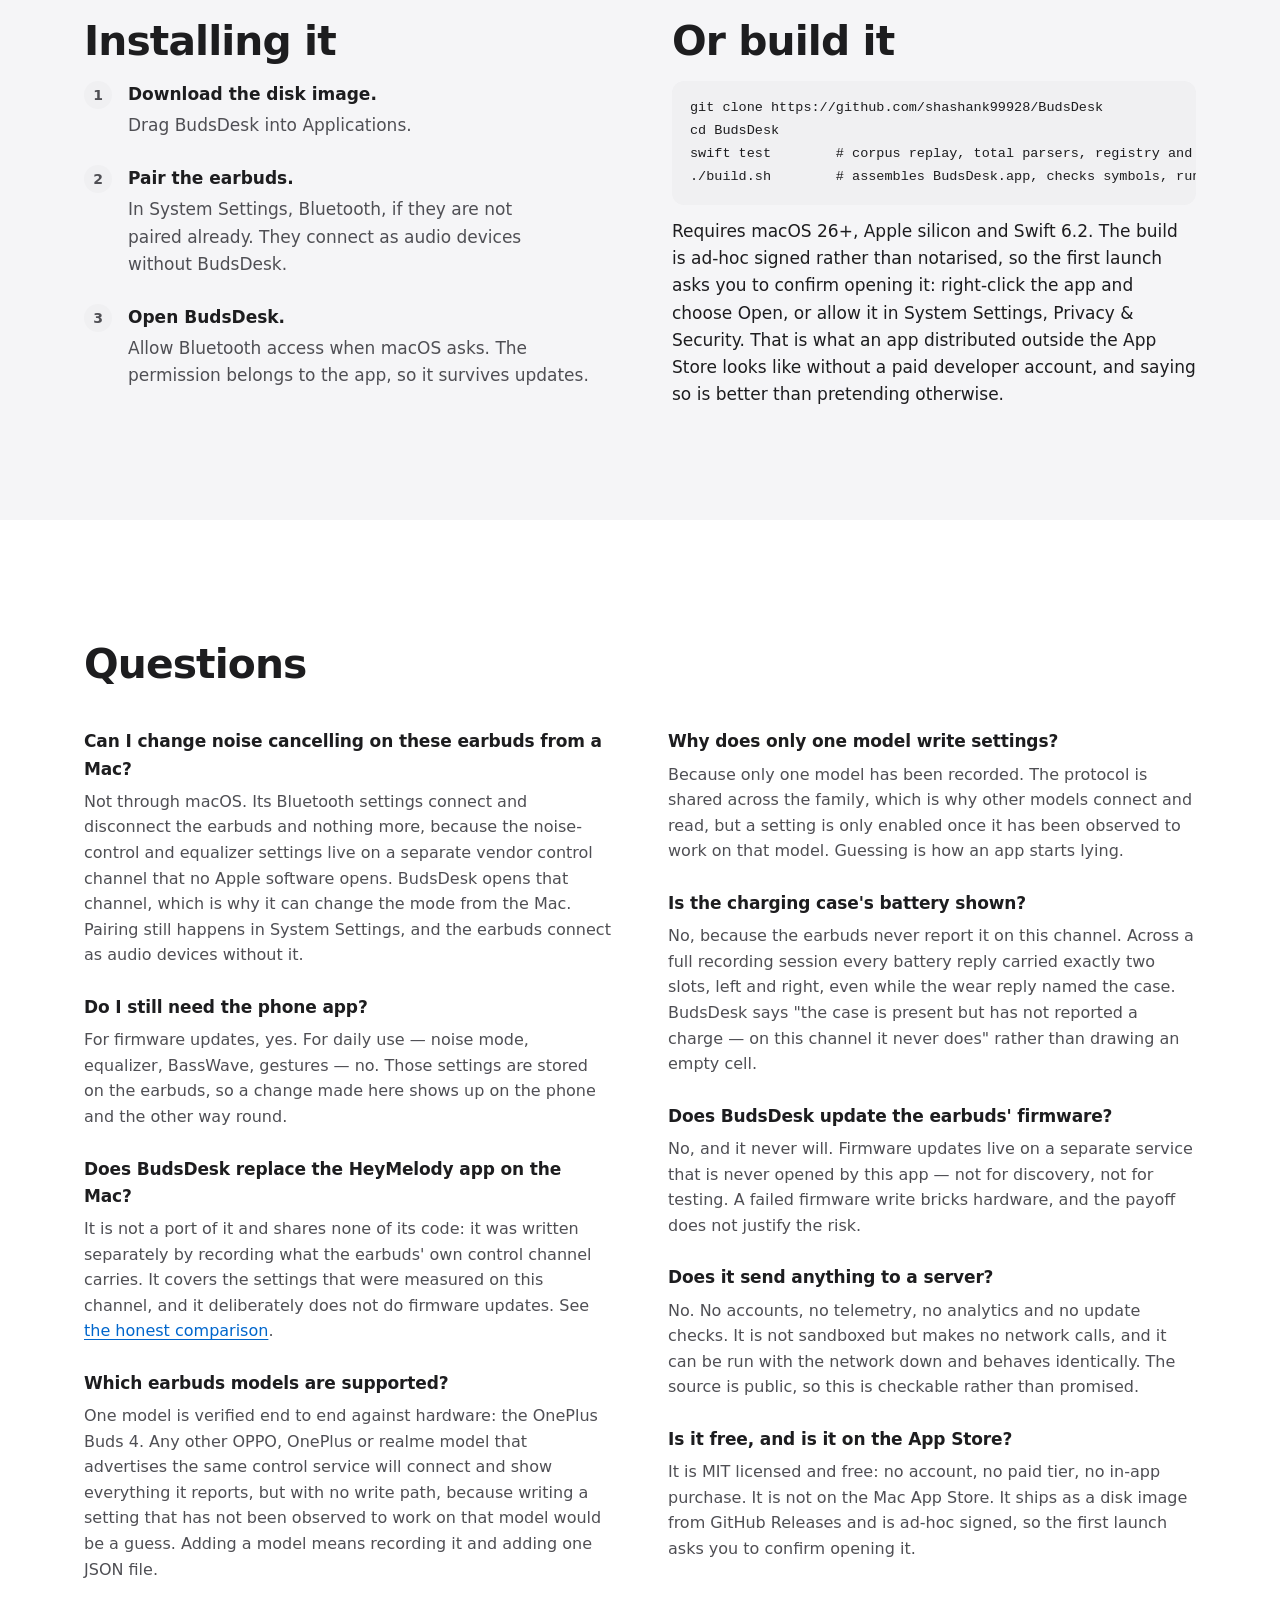
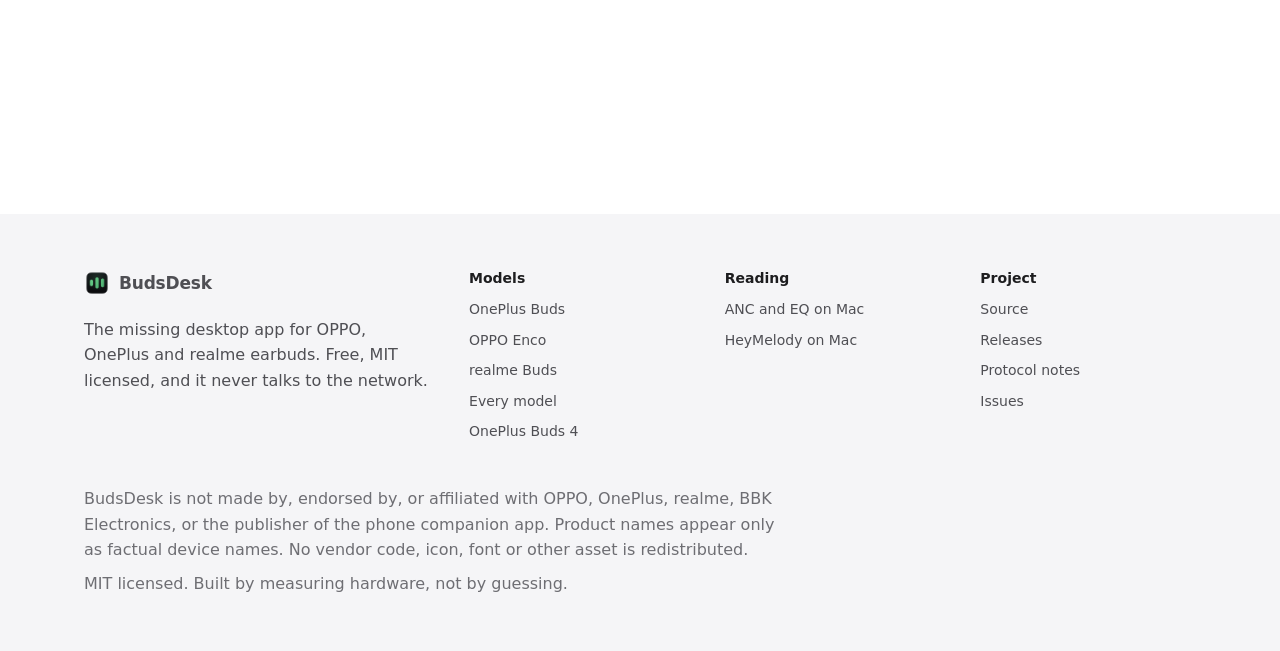
==== commit 27ff40cf: "The site has a light mode, and reads like a Mac product page Light is the default and dark follows t" ====
--- a/docs/index.html
+++ b/docs/index.html
@@ -19,6 +19,9 @@
 <meta property="og:image" content="https://shashank99928.github.io/BudsDesk/assets/icon.png">
 
 <link rel="stylesheet" href="assets/style.css">
+<script>
+try { var saved = localStorage.getItem("budsdesk-theme"); if (saved === "light" || saved === "dark") { document.documentElement.dataset.theme = saved; } } catch (error) { }
+</script>
 <link rel="icon" href="assets/icon.png" type="image/png">
 
 <!-- The motion layer. This one line marks the document before the first paint, so the page
--- a/docs/assets/style.css
+++ b/docs/assets/style.css
@@ -10,13 +10,21 @@
  * page around it are the same product.
  */
 
-:root {
+/* Light is the default, as the Mac's own pages are. Dark follows the system setting unless
+ * the reader has chosen a scheme with the switch in the bar, which the script records in
+ * localStorage and the head applies before the first paint. */
+:root,
+:root[data-theme="light"] {
+    color-scheme: light;
+
     /* Ground and surfaces. A surface is a tone step from the ground, never a line and never
      * a shadow: a page made of outlines reads as a grid of boxes. */
     --bg: #ffffff;
     --band: #f5f5f7;
     --surface: #ffffff;
     --surface-2: #f0f0f2;
+    --line: #d2d2d7;
+    --header-bg: rgba(255, 255, 255, 0.72);
 
     /* Ink. Every one of these clears 4.5:1 on the grounds above it, which is why the
      * secondary grey is #626268 and not the lighter one macOS uses in places. */
@@ -26,9 +34,9 @@
 
     /* One accent: the app's own blue, darkened for a light ground so that text and fills
      * both clear the contrast bar. The dark scheme puts the app's own #59a8ff back. */
-    --accent: #0b64c8;
+    --accent: #0066cc;
     --accent-ink: #ffffff;
-    --accent-soft: #eaf2fd;
+    --accent-soft: #e8f1fb;
 
     --good: #1f7a43;
     --warning: #8a5a00;
@@ -37,10 +45,10 @@
     --radius-lg: 20px;
     --measure: 70ch;
 
-    --font: -apple-system, BlinkMacSystemFont, "Segoe UI", system-ui, sans-serif;
-
-    --step-display: clamp(2.1rem, 1.1rem + 4.6vw, 4.4rem);
-    --step-head: clamp(1.55rem, 1.25rem + 1.25vw, 2.1rem);
+    --font: -apple-system, BlinkMacSystemFont, "SF Pro Text", "Segoe UI", system-ui, sans-serif;
+
+    --step-display: clamp(2.6rem, 1.4rem + 5vw, 5rem);
+    --step-head: clamp(1.75rem, 1.35rem + 1.5vw, 2.6rem);
     --step-lead: clamp(1.125rem, 1.06rem + 0.32vw, 1.3125rem);
     --step-body: 1.0625rem;
     --step-small: 0.875rem;
@@ -48,12 +56,19 @@
 
 /* The dark scheme is the app's own: the window is pinned to Dark Aqua because that is the
  * appearance it was verified in, so the page that shows it is dark in the same way. */
+:root[data-theme="dark"],
+:root:not([data-theme="light"]) {
+    color-scheme: dark;
+}
+
 @media (prefers-color-scheme: dark) {
-    :root {
+    :root:not([data-theme="light"]) {
         --bg: #0e1013;
         --band: #171a1f;
         --surface: #171a1f;
         --surface-2: #20242a;
+        --line: #2c3036;
+        --header-bg: rgba(14, 16, 19, 0.72);
 
         --ink: #f3f4f6;
         --muted: #a9aeb6;
@@ -66,6 +81,26 @@
         --good: #6bd18c;
         --warning: #fac25c;
     }
+}
+
+:root[data-theme="dark"] {
+    --bg: #0e1013;
+    --band: #171a1f;
+    --surface: #171a1f;
+    --surface-2: #20242a;
+    --line: #2c3036;
+    --header-bg: rgba(14, 16, 19, 0.72);
+
+    --ink: #f3f4f6;
+    --muted: #a9aeb6;
+    --faint: #9aa0a8;
+
+    --accent: #59a8ff;
+    --accent-ink: #06121f;
+    --accent-soft: #16273a;
+
+    --good: #6bd18c;
+    --warning: #fac25c;
 }
 
 * { box-sizing: border-box; }
@@ -178,17 +213,26 @@
 /* ---------- The bar ---------- */
 
 header.site {
-    background: var(--bg);
+    background: var(--header-bg);
+    -webkit-backdrop-filter: saturate(180%) blur(20px);
+    backdrop-filter: saturate(180%) blur(20px);
+    border-bottom: 1px solid transparent;
     position: sticky;
     top: 0;
     z-index: 5;
-}
+    transition-property: border-color;
+    transition-duration: 200ms;
+}
+
+/* The hairline is there only once the page has moved under the bar, so the top of a page
+ * is one ground and not a bar with a rule on it. */
+header.site.is-scrolled { border-bottom-color: var(--line); }
 
 header.site .wrap {
     display: flex;
     align-items: center;
     gap: 24px;
-    min-height: 64px;
+    min-height: 56px;
     flex-wrap: wrap;
 }
 .brand {
@@ -239,10 +283,10 @@
 .nav-download {
     background: var(--accent);
     color: var(--accent-ink);
-    padding: 8px 16px;
-    border-radius: 10px;
-    font-weight: 600;
-    font-size: 14.5px;
+    padding: 6px 16px;
+    border-radius: 980px;
+    font-weight: 560;
+    font-size: 14px;
     text-decoration: none;
     white-space: nowrap;
     transition-property: filter;
@@ -250,8 +294,35 @@
     transition-timing-function: ease-out;
 }
 @media (hover: hover) {
-    .nav-download:hover { filter: brightness(1.07); }
-}
+    .nav-download:hover { filter: brightness(1.08); }
+}
+
+/* The light and dark switch. Both glyphs are in the markup and the attribute picks one, so
+ * the control costs no image and no script beyond the one that sets the attribute. */
+.theme-toggle {
+    flex: none;
+    display: inline-grid;
+    place-items: center;
+    width: 36px;
+    height: 36px;
+    padding: 0;
+    border: 0;
+    border-radius: 50%;
+    background: transparent;
+    color: var(--muted);
+    cursor: pointer;
+    transition-property: background-color, color;
+    transition-duration: 140ms;
+    transition-timing-function: ease-out;
+}
+.theme-toggle svg { width: 18px; height: 18px; grid-area: 1 / 1; }
+.theme-toggle .icon-sun { opacity: 0; }
+.theme-toggle[aria-pressed="true"] .icon-sun { opacity: 1; }
+.theme-toggle[aria-pressed="true"] .icon-moon { opacity: 0; }
+@media (hover: hover) {
+    .theme-toggle:hover { background: var(--surface-2); color: var(--ink); }
+}
+.theme-toggle:active { transform: scale(0.94); }
 
 /* On a phone the bar is two rows: the wordmark and the one action, then the links. */
 @media (max-width: 860px) {
@@ -270,7 +341,7 @@
         font-size: 14px;
     }
     nav.site a { padding-block: 6px; }
-    .nav-download { order: 1; }
+    .nav-download, .theme-toggle { order: 1; }
 }
 
 /* ---------- Type ---------- */
@@ -349,16 +420,26 @@
     align-items: center;
 }
 
-.hero-copy { max-width: 620px; }
-
-.hero .lede { margin-bottom: 28px; }
+.hero-copy { max-width: 720px; margin-inline: auto; }
+
+.hero .lede { margin: 0 auto 28px; }
+
+/* The first screen is one centred column: the statement, its two actions, then the product
+ * on its own ground, the way an Apple product page opens. */
+.hero .hero-grid {
+    grid-template-columns: minmax(0, 1fr);
+    justify-items: center;
+    text-align: center;
+    gap: 56px;
+}
+.hero .hero-copy p,
+.hero .hero-copy .release { margin-inline: auto; }
+.hero .buttons { justify-content: center; }
+.hero figure.shot figcaption { margin-inline: auto; text-align: center; }
 
 @media (max-width: 960px) {
     .hero { padding: 44px 0 24px; }
-    .hero-grid {
-        grid-template-columns: minmax(0, 1fr);
-        gap: 40px;
-    }
+    .hero .hero-grid { gap: 40px; }
     .hero-copy { max-width: 640px; }
 }
 
@@ -393,22 +474,25 @@
     margin: 0 0 18px;
 }
 
+/* Pills, as the Mac's own product pages draw them: the primary action is filled, the
+ * second is an outline in the same blue. */
 a.button, button.button {
     display: inline-flex;
     align-items: center;
     gap: 9px;
-    padding: 12px 22px;
+    padding: 11px 24px;
     min-height: 46px;
-    border-radius: 10px;
+    border-radius: 980px;
     border: 0;
-    background: var(--surface-2);
-    color: var(--ink);
+    background: transparent;
+    color: var(--accent);
+    box-shadow: inset 0 0 0 1px var(--accent);
     text-decoration: none;
     font-size: 1rem;
     font-weight: 560;
     cursor: pointer;
     font-family: inherit;
-    transition-property: transform, filter;
+    transition-property: transform, filter, background-color;
     transition-duration: 140ms;
     transition-timing-function: ease-out;
 }
@@ -416,7 +500,15 @@
 a.button.primary {
     background: var(--accent);
     color: var(--accent-ink);
-    font-weight: 620;
+    box-shadow: none;
+    font-weight: 560;
+}
+
+@media (hover: hover) {
+    a.button:not(.primary):hover, button.button:not(.primary):hover {
+        background: var(--accent-soft);
+        filter: none;
+    }
 }
 
 @media (hover: hover) {
@@ -788,6 +880,7 @@
     .crumb a:hover { color: var(--ink); }
 }
 .crumb ol { list-style: none; display: flex; flex-wrap: wrap; gap: 8px; padding: 0; margin: 0; }
+.crumb li + li { margin-top: 0; }
 .crumb li + li::before { content: "/"; margin-right: 8px; color: var(--faint); }
 
 /* ---------- The app's window, rebuilt so it can be pressed ----------
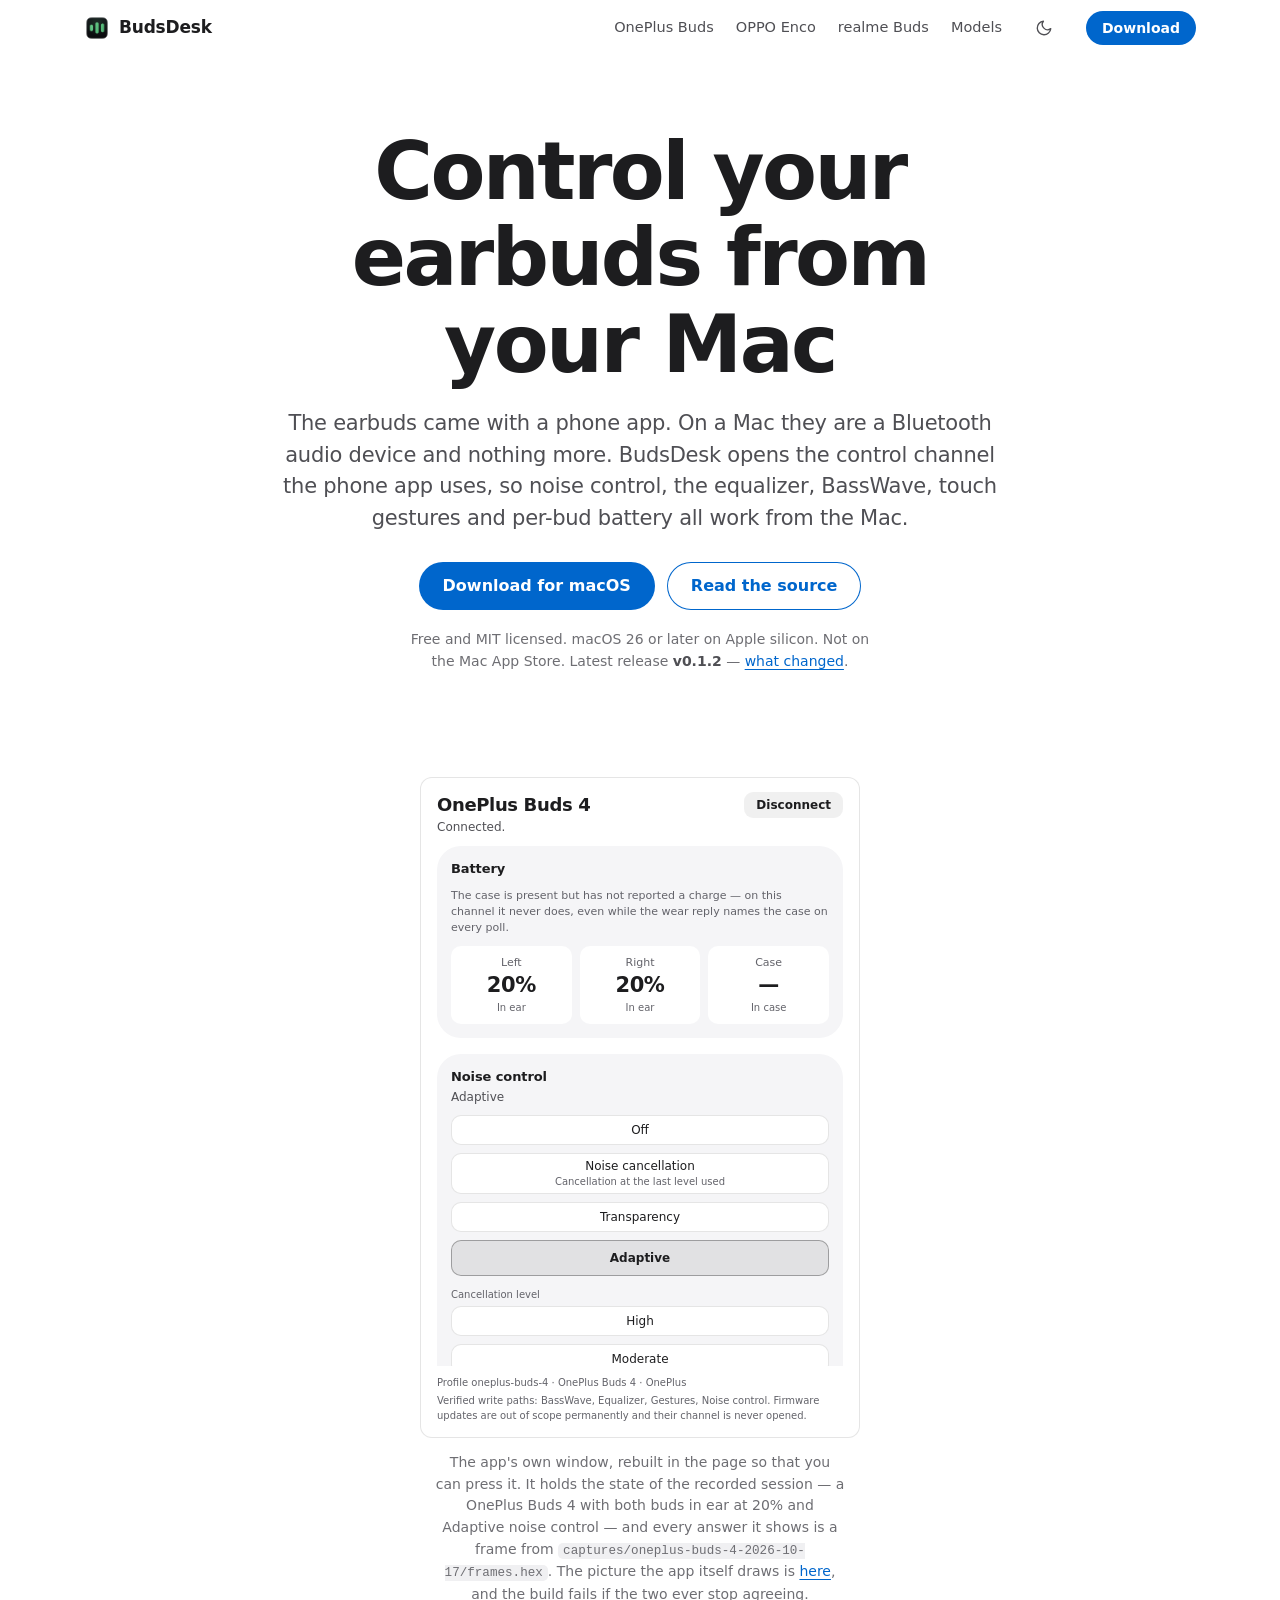
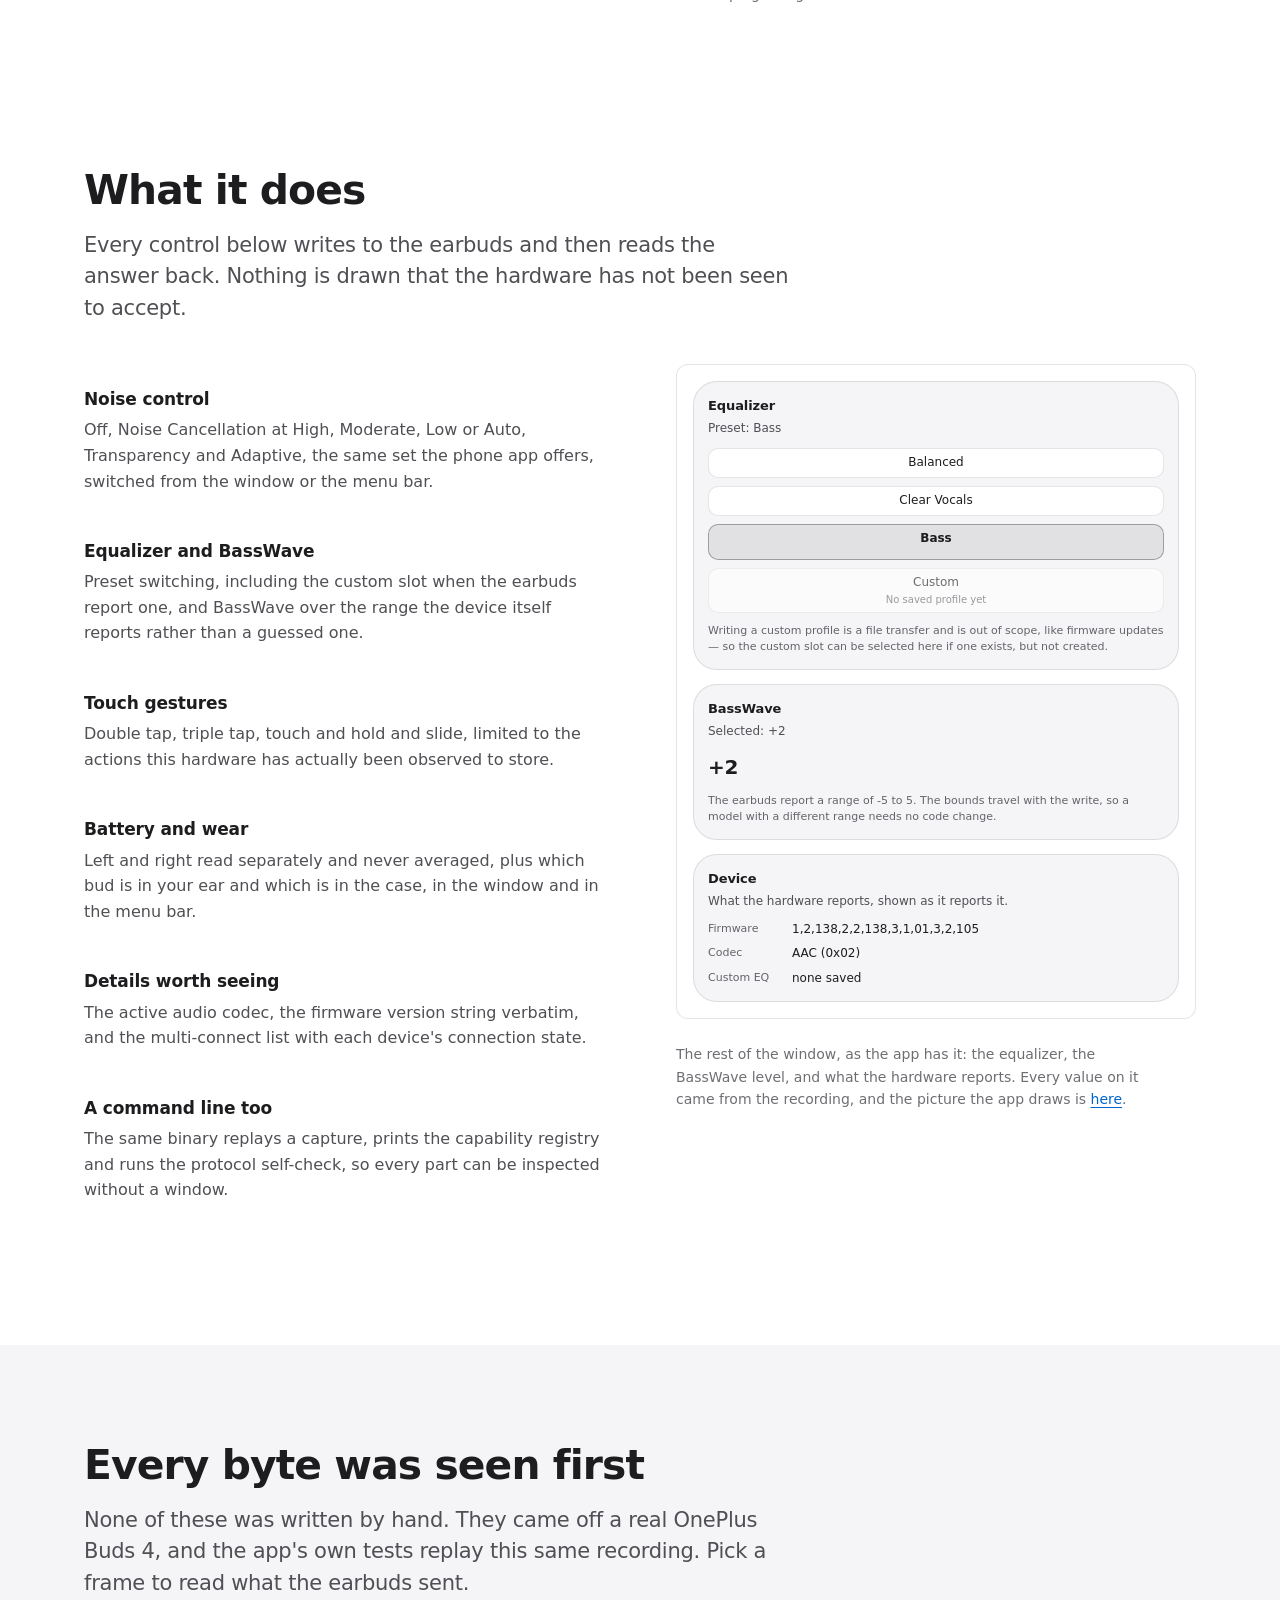
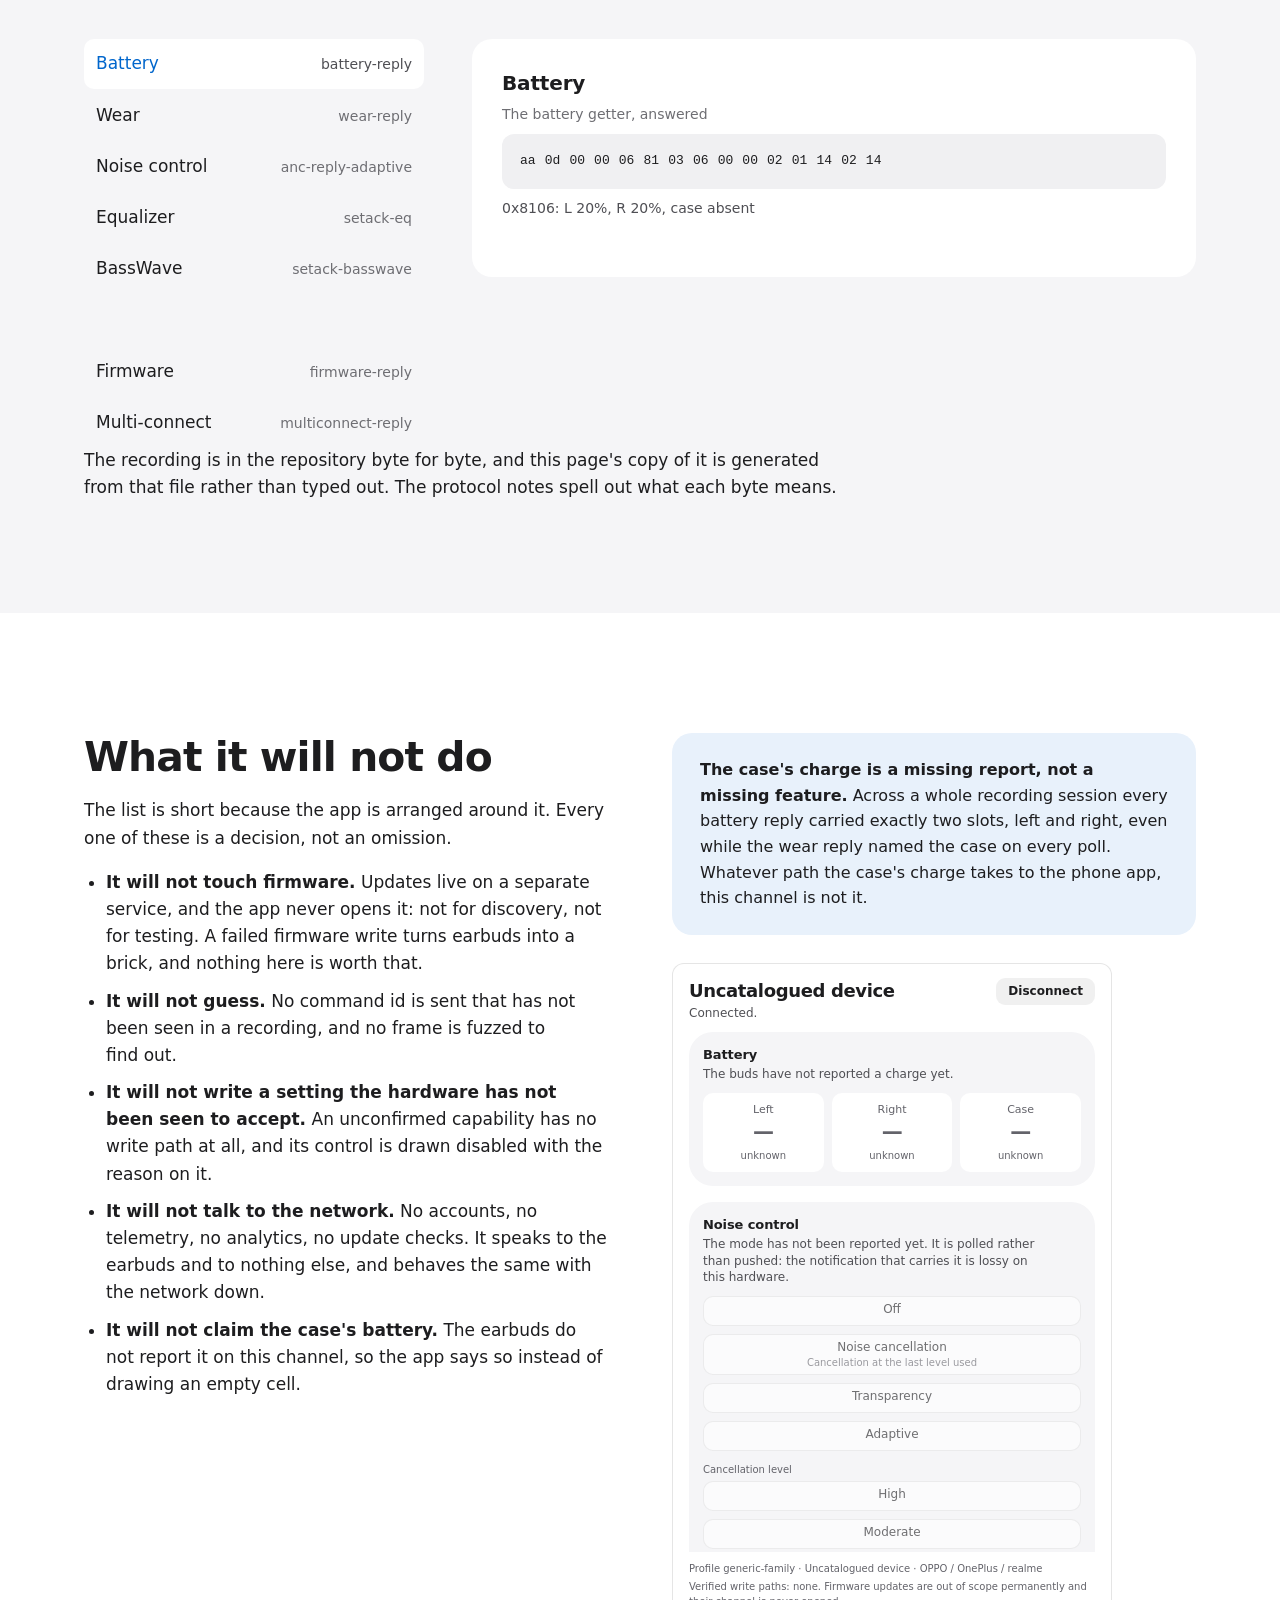
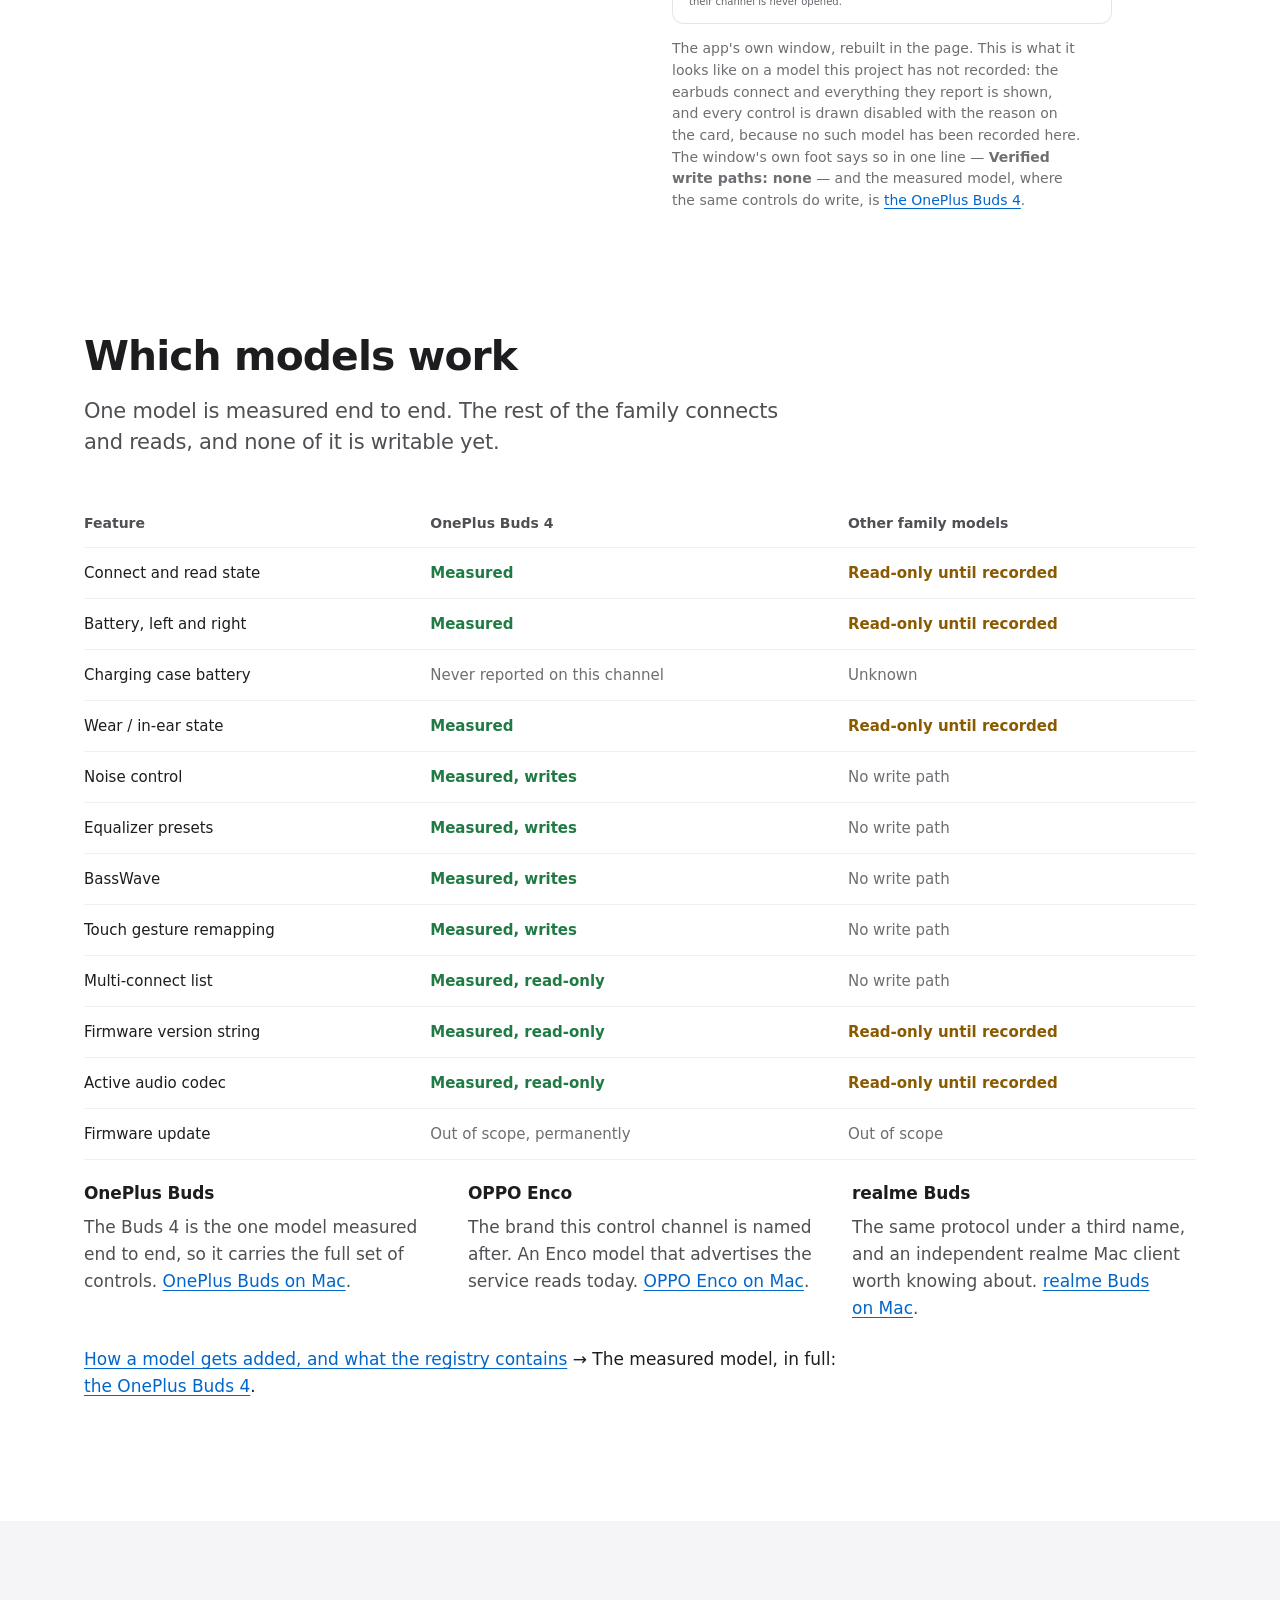
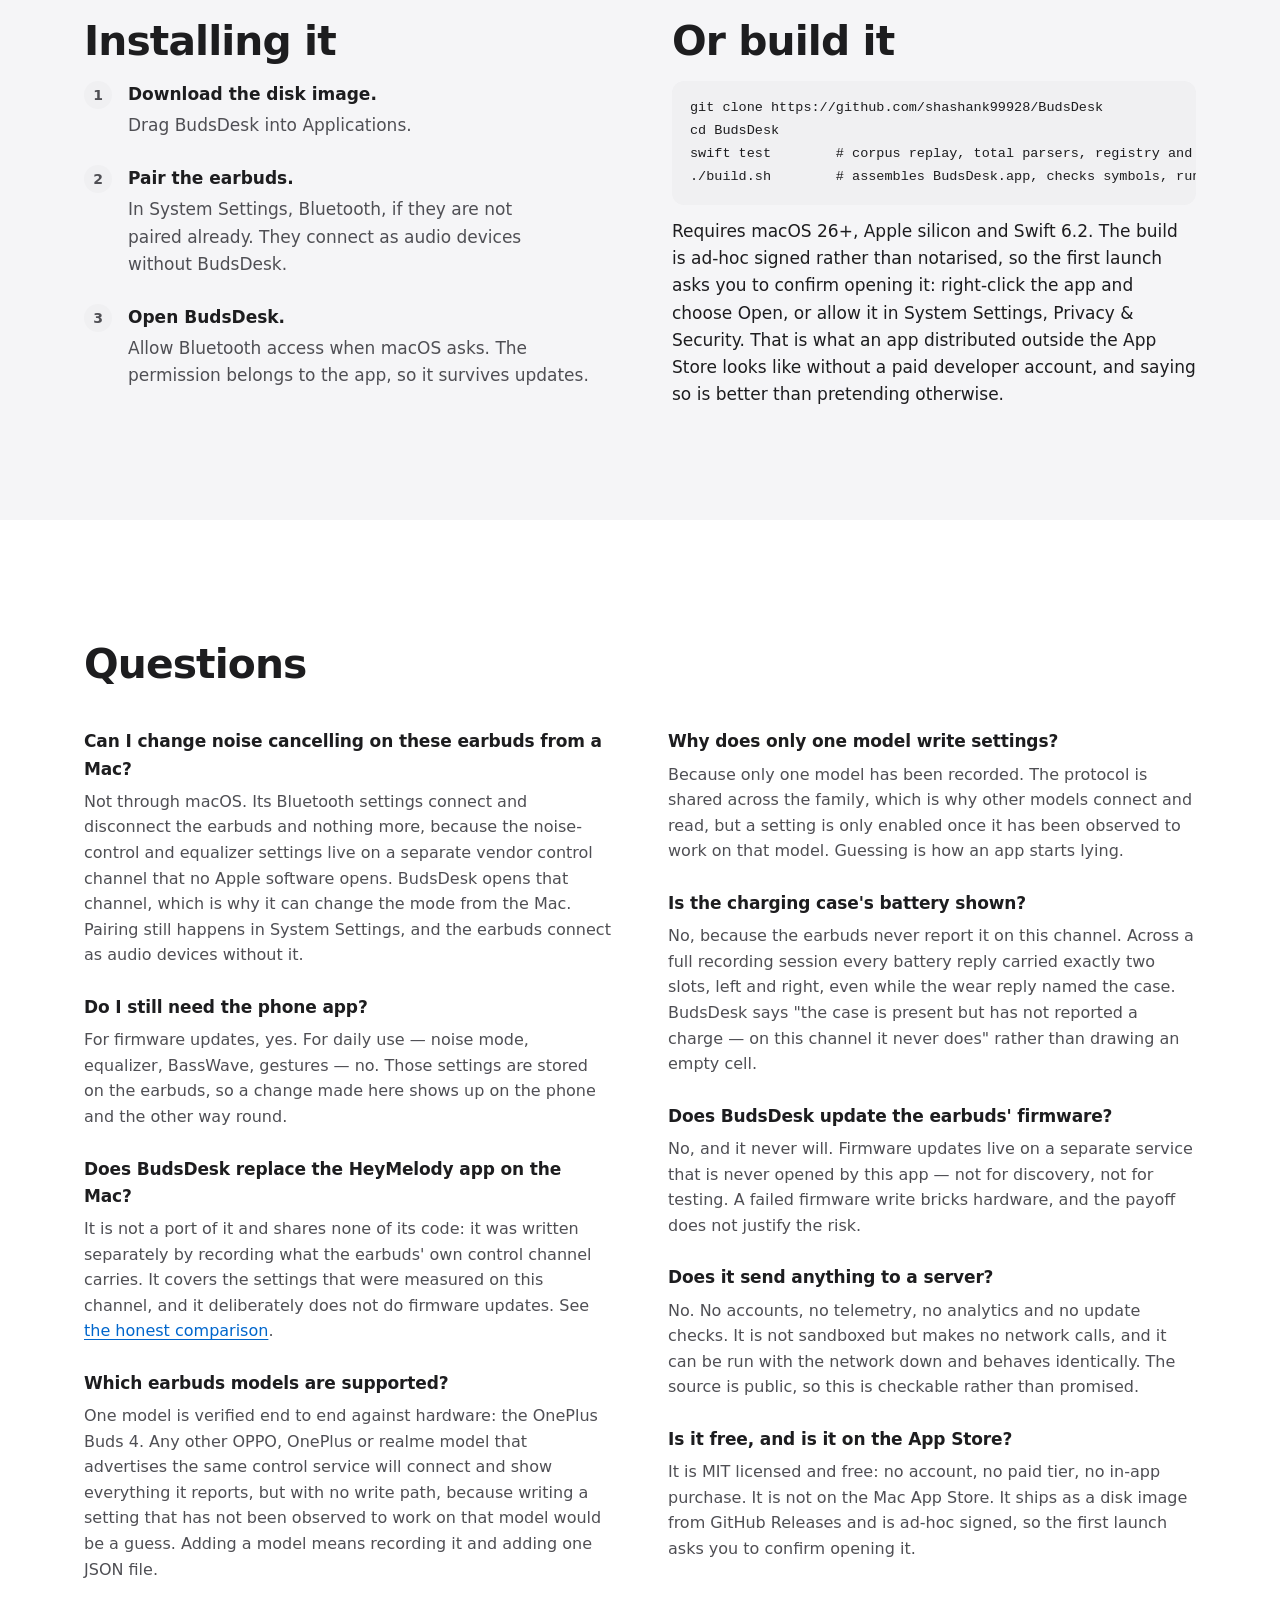
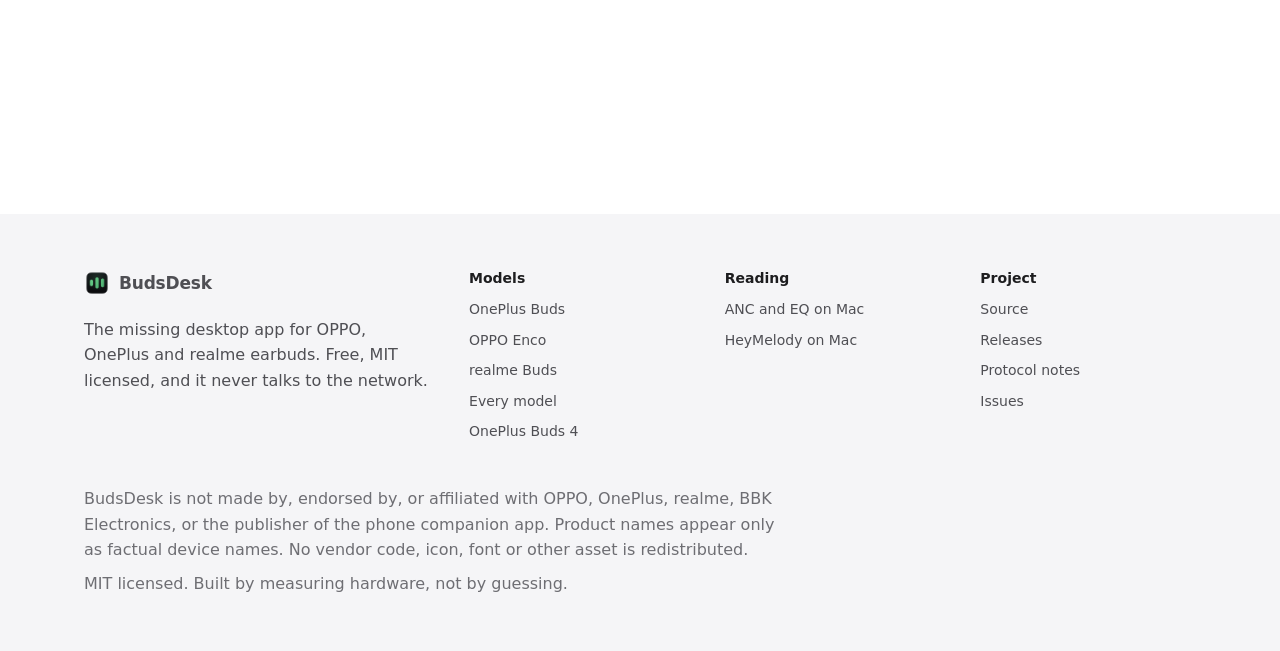
==== commit 9facd6a6: "The window follows the page's appearance, and the cached assets are busted" ====
--- a/docs/index.html
+++ b/docs/index.html
@@ -18,9 +18,9 @@
 <meta name="twitter:card" content="summary">
 <meta property="og:image" content="https://shashank99928.github.io/BudsDesk/assets/icon.png">
 
-<link rel="stylesheet" href="assets/style.css">
+<link rel="stylesheet" href="assets/style.css?v=4">
 <script>
-try { var saved = localStorage.getItem("budsdesk-theme"); if (saved === "light" || saved === "dark") { document.documentElement.dataset.theme = saved; } } catch (error) { }
+try { var saved = localStorage.getItem("budsdesk-appearance"); if (saved === "light" || saved === "dark") { document.documentElement.dataset.theme = saved; } } catch (error) { }
 </script>
 <link rel="icon" href="assets/icon.png" type="image/png">
 
@@ -850,7 +850,7 @@
   </div>
 </footer>
 
-<script src="assets/site.js" defer></script>
+<script src="assets/site.js?v=4" defer></script>
 
 </body>
 </html>
--- a/docs/assets/style.css
+++ b/docs/assets/style.css
@@ -10,9 +10,9 @@
  * page around it are the same product.
  */
 
-/* Light is the default, as the Mac's own pages are. Dark follows the system setting unless
- * the reader has chosen a scheme with the switch in the bar, which the script records in
- * localStorage and the head applies before the first paint. */
+/* Light is the default whatever the system setting says. Dark is used only when the reader
+ * chooses it with the switch in the bar; the script records that in localStorage and the
+ * head applies it before the first paint. */
 :root,
 :root[data-theme="light"] {
     color-scheme: light;
@@ -26,6 +26,24 @@
     --line: #d2d2d7;
     --header-bg: rgba(255, 255, 255, 0.72);
 
+    /* The app's window in light appearance: the same roles as its dark one, in the light
+     * ink and fills macOS draws. */
+    --w-ground: #ffffff;
+    --w-card: #f5f5f7;
+    --w-cell: #ffffff;
+    --w-stroke: rgba(0, 0, 0, 0.1);
+    --w-ink: #1d1d1f;
+    --w-muted: #4f4f54;
+    --w-faint: #63636a;
+    --w-accent: #0066cc;
+    --w-select: rgba(0, 0, 0, 0.08);
+    --w-select-stroke: rgba(0, 0, 0, 0.3);
+    --w-ghost: rgba(0, 0, 0, 0.06);
+    --w-pill: #ffffff;
+    --w-hover: rgba(0, 0, 0, 0.04);
+    --w-scroll: rgba(0, 0, 0, 0.18);
+    --w-warn: #8a5a00;
+
     /* Ink. Every one of these clears 4.5:1 on the grounds above it, which is why the
      * secondary grey is #626268 and not the lighter one macOS uses in places. */
     --ink: #1d1d1f;
@@ -56,40 +74,30 @@
 
 /* The dark scheme is the app's own: the window is pinned to Dark Aqua because that is the
  * appearance it was verified in, so the page that shows it is dark in the same way. */
-:root[data-theme="dark"],
-:root:not([data-theme="light"]) {
+:root[data-theme="dark"] {
     color-scheme: dark;
-}
-
-@media (prefers-color-scheme: dark) {
-    :root:not([data-theme="light"]) {
-        --bg: #0e1013;
-        --band: #171a1f;
-        --surface: #171a1f;
-        --surface-2: #20242a;
-        --line: #2c3036;
-        --header-bg: rgba(14, 16, 19, 0.72);
-
-        --ink: #f3f4f6;
-        --muted: #a9aeb6;
-        --faint: #9aa0a8;
-
-        --accent: #59a8ff;
-        --accent-ink: #06121f;
-        --accent-soft: #16273a;
-
-        --good: #6bd18c;
-        --warning: #fac25c;
-    }
-}
-
-:root[data-theme="dark"] {
     --bg: #0e1013;
     --band: #171a1f;
     --surface: #171a1f;
     --surface-2: #20242a;
     --line: #2c3036;
     --header-bg: rgba(14, 16, 19, 0.72);
+
+    --w-ground: #0e1013;
+    --w-card: rgba(255, 255, 255, 0.045);
+    --w-cell: rgba(255, 255, 255, 0.04);
+    --w-stroke: rgba(255, 255, 255, 0.08);
+    --w-ink: rgba(255, 255, 255, 0.94);
+    --w-muted: rgba(255, 255, 255, 0.66);
+    --w-faint: rgba(255, 255, 255, 0.5);
+    --w-accent: #59a8ff;
+    --w-select: rgba(255, 255, 255, 0.16);
+    --w-select-stroke: rgba(255, 255, 255, 0.38);
+    --w-ghost: rgba(255, 255, 255, 0.08);
+    --w-pill: rgba(255, 255, 255, 0.02);
+    --w-hover: rgba(255, 255, 255, 0.06);
+    --w-scroll: rgba(255, 255, 255, 0.16);
+    --w-warn: #fac25c;
 
     --ink: #f3f4f6;
     --muted: #a9aeb6;
@@ -892,20 +900,8 @@
  * than the page's.
  */
 
-/* The tokens every fragment carries, so a card that is not inside a window still draws
- * itself in the app's colours. */
-[data-ui] {
-    --w-ground: #0e1013;
-    --w-card: rgba(255, 255, 255, 0.045);
-    --w-stroke: rgba(255, 255, 255, 0.08);
-    --w-ink: rgba(255, 255, 255, 0.94);
-    --w-muted: rgba(255, 255, 255, 0.66);
-    --w-faint: rgba(255, 255, 255, 0.50);
-    --w-accent: #59a8ff;
-    --w-select: rgba(255, 255, 255, 0.16);
-    --w-select-stroke: rgba(255, 255, 255, 0.38);
-    --w-warn: #fac25c;
-}
+/* The window's colours are the page's theme tokens (see `:root`), so the window is light on a
+ * light page and dark on a dark one, and a card outside a window draws the same way. */
 
 .window {
     background: var(--w-ground);
@@ -946,7 +942,7 @@
     font-size: 12px;
     font-weight: 560;
     color: var(--w-ink);
-    background: rgba(255, 255, 255, 0.08);
+    background: var(--w-ghost);
     border: 0;
     border-radius: 9px;
     padding: 5px 12px;
@@ -962,12 +958,12 @@
     max-height: 520px;
     overflow-y: auto;
     scrollbar-width: thin;
-    scrollbar-color: rgba(255, 255, 255, 0.18) transparent;
+    scrollbar-color: var(--w-scroll) transparent;
 }
 
 .window-scroll::-webkit-scrollbar { width: 8px; }
 .window-scroll::-webkit-scrollbar-thumb {
-    background: rgba(255, 255, 255, 0.16);
+    background: var(--w-scroll);
     border-radius: 4px;
 }
 
@@ -1028,7 +1024,7 @@
 }
 
 .wcell {
-    background: rgba(255, 255, 255, 0.04);
+    background: var(--w-cell);
     border-radius: 10px;
     padding: 9px 10px;
     text-align: center;
@@ -1075,7 +1071,7 @@
     font-size: 12px;
     color: var(--w-ink);
     text-align: center;
-    background: rgba(255, 255, 255, 0.02);
+    background: var(--w-pill);
     border: 1px solid var(--w-stroke);
     border-radius: 10px;
     cursor: pointer;
@@ -1150,7 +1146,7 @@
 [data-ui] .wpill:active { transform: scale(0.96); }
 
 @media (hover: hover) {
-    .wpill:hover:not(:disabled) { background: rgba(255, 255, 255, 0.06); }
+    .wpill:hover:not(:disabled) { background: var(--w-hover); }
     .wpill[aria-pressed="true"]:hover { background: var(--w-select); }
 }
 
@@ -1193,7 +1189,7 @@
 .wread {
     margin: 10px 0 0;
     padding: 9px 11px;
-    background: rgba(255, 255, 255, 0.04);
+    background: var(--w-cell);
     border-radius: 10px;
     font-size: 11px;
     line-height: 1.55;
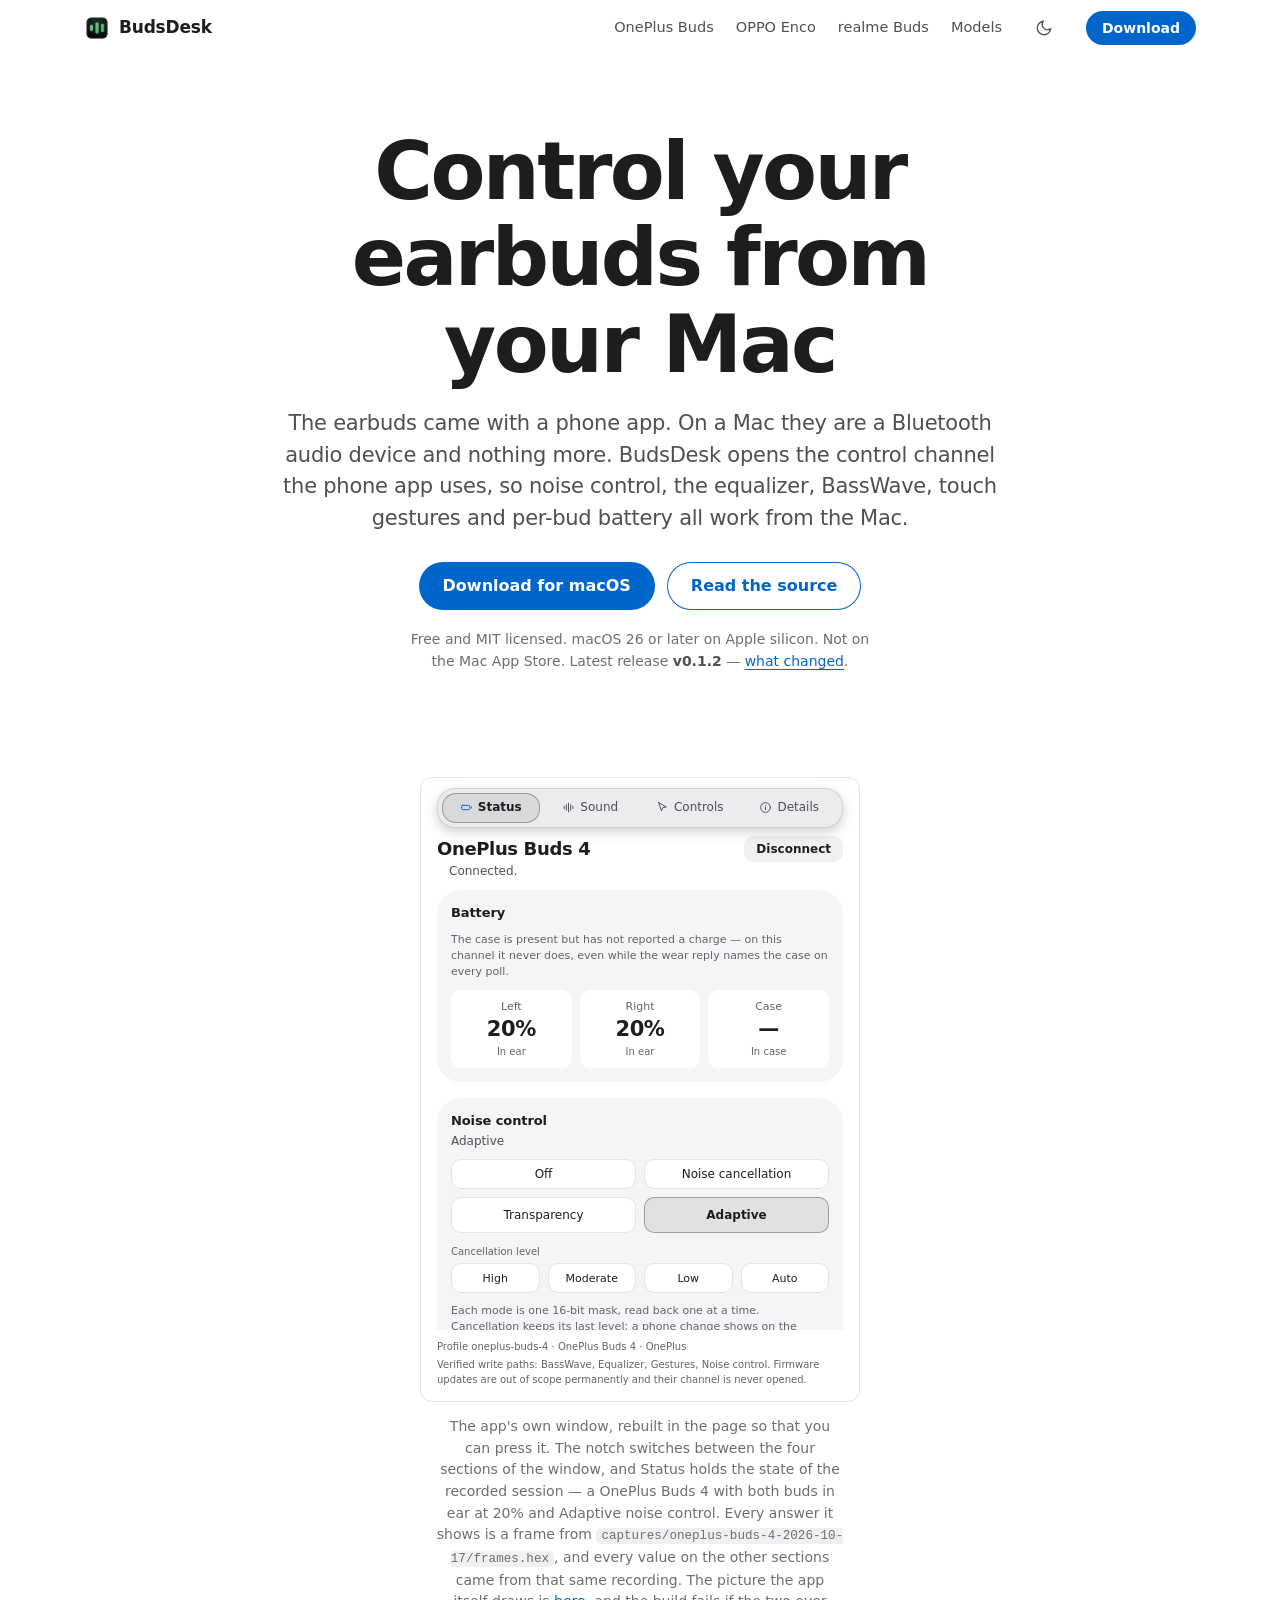
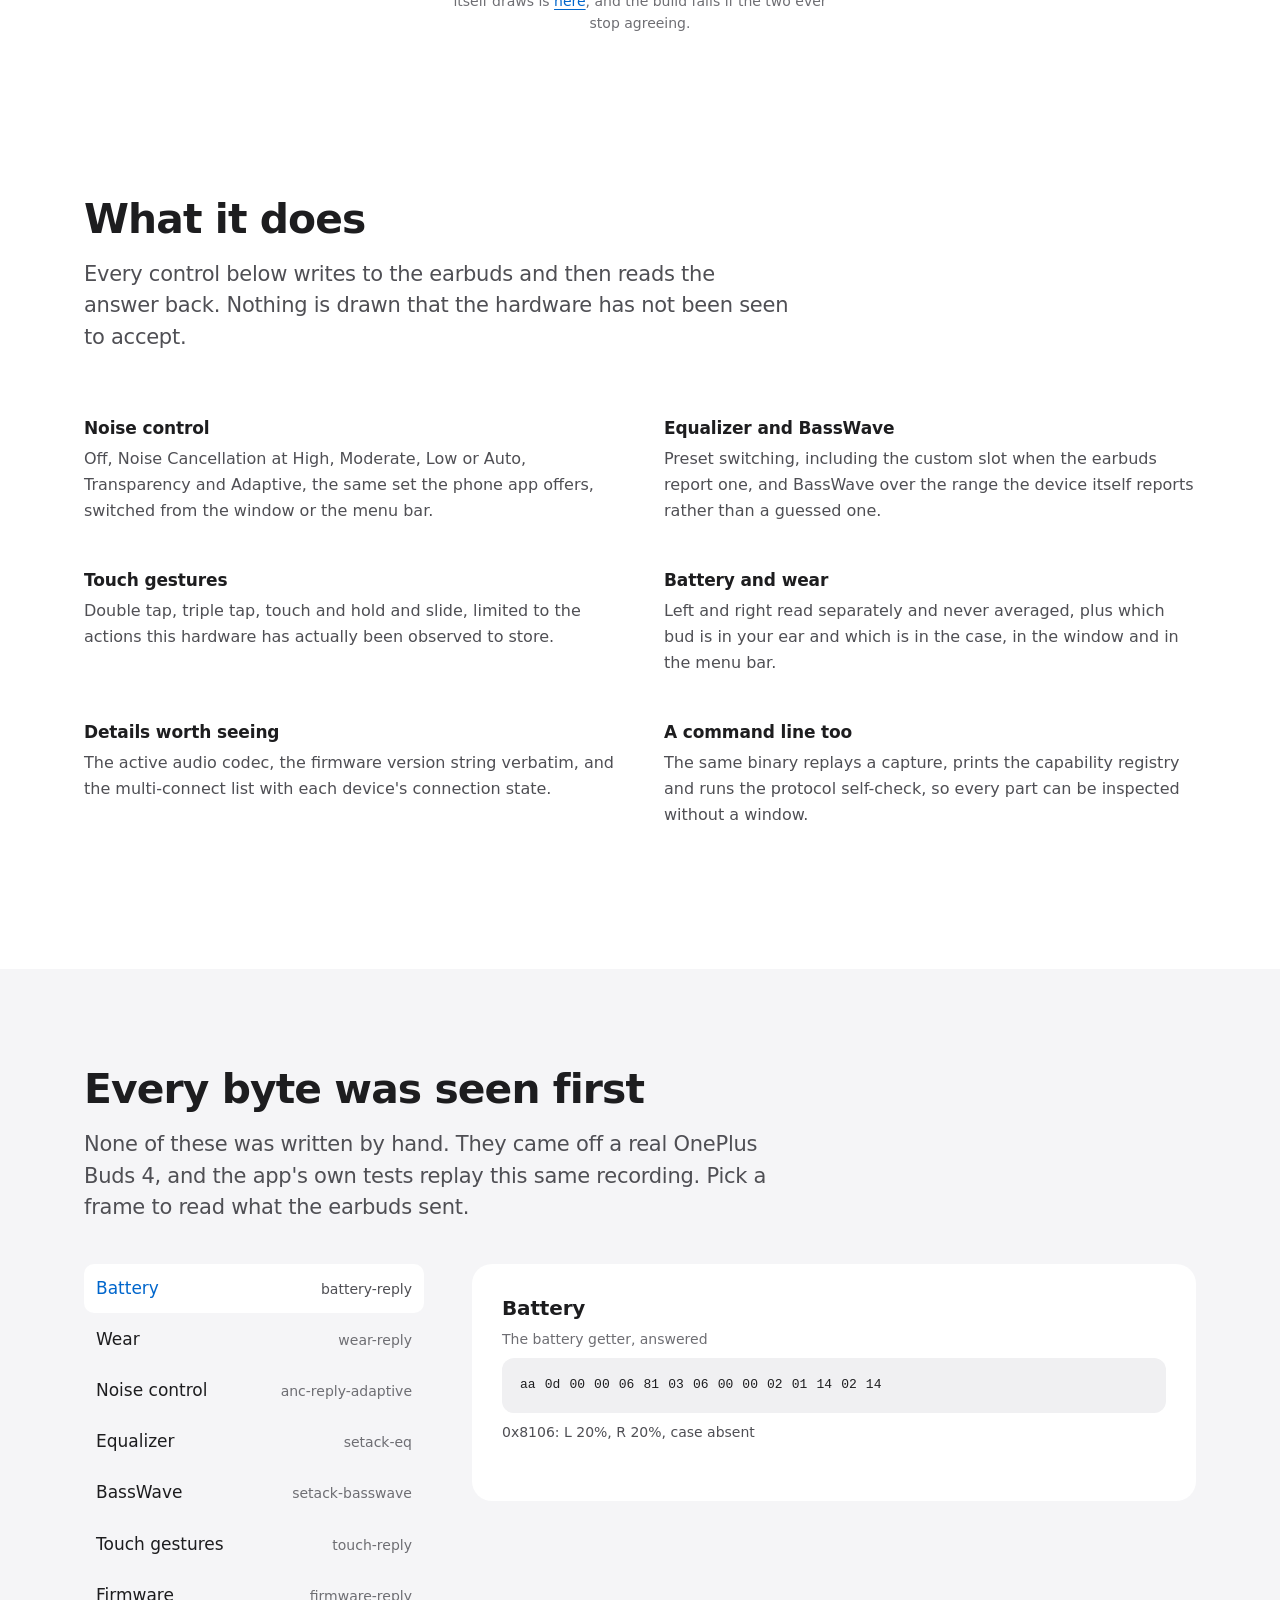
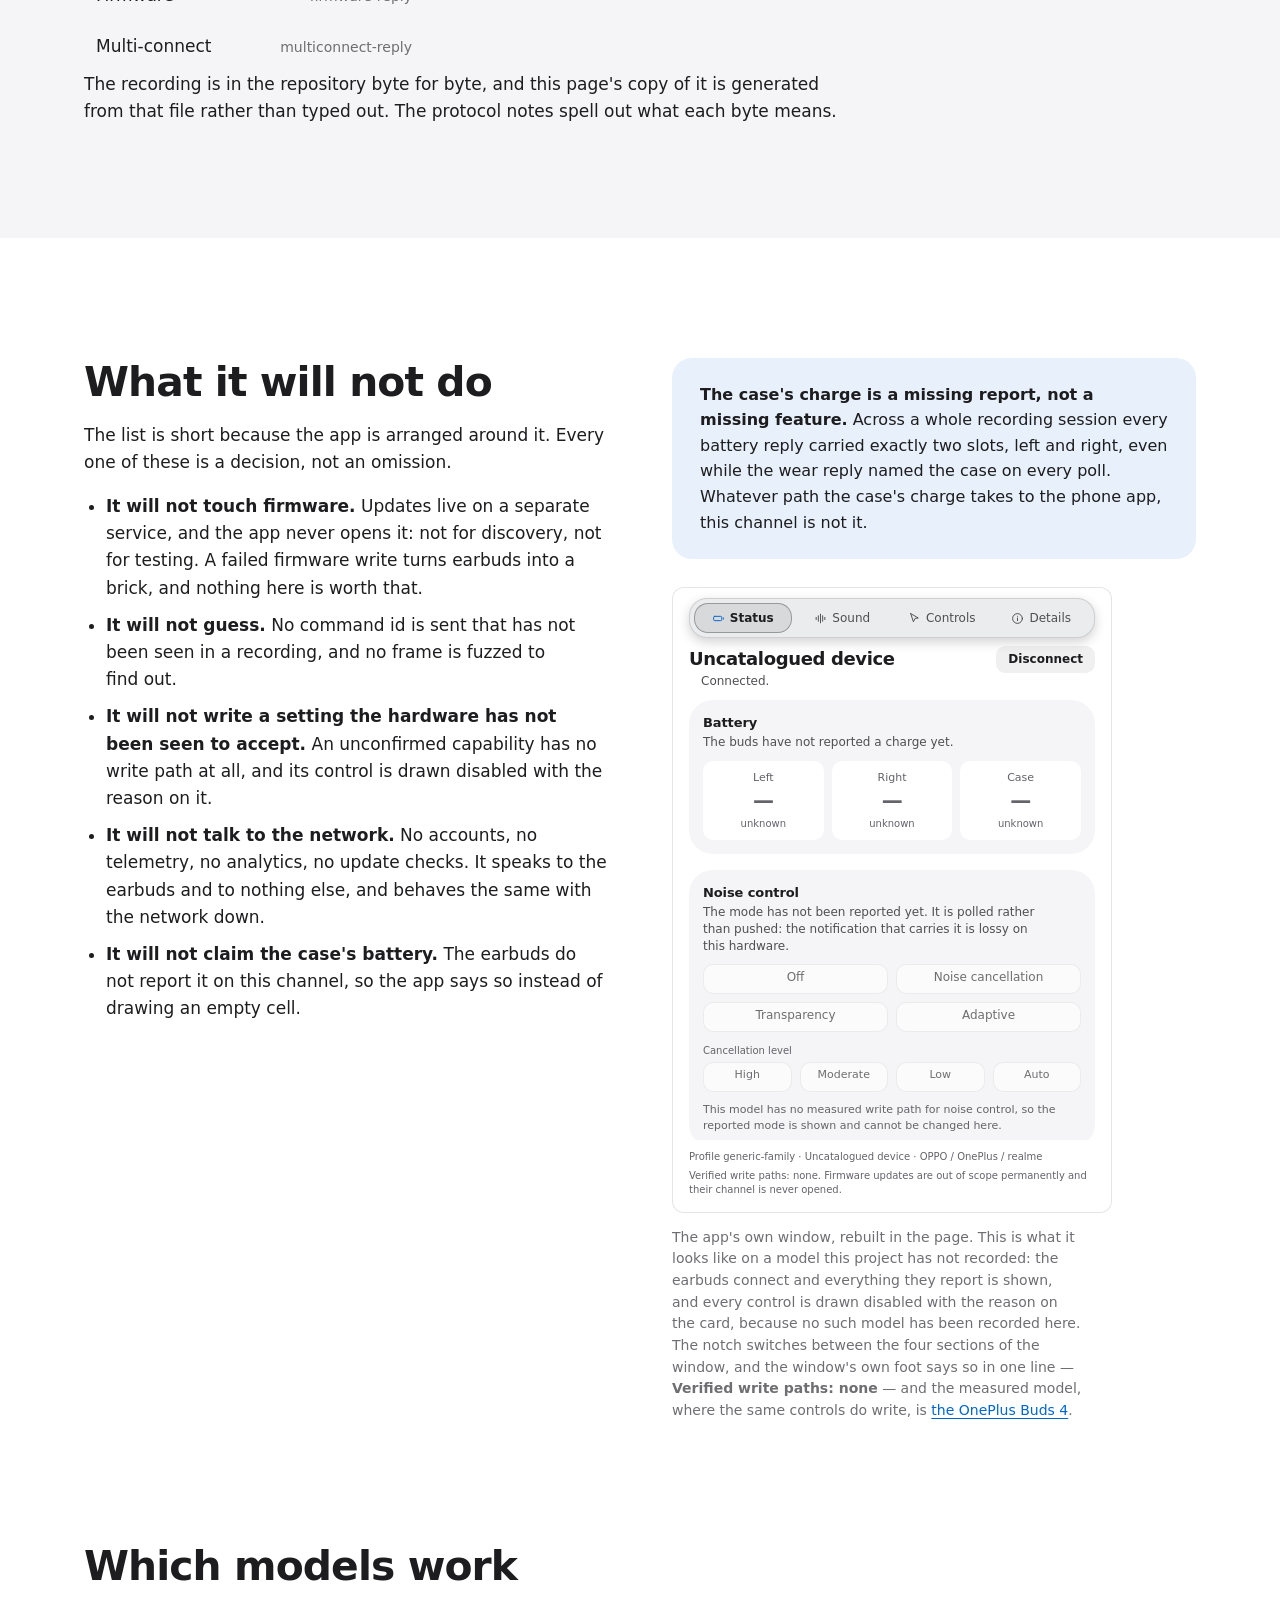
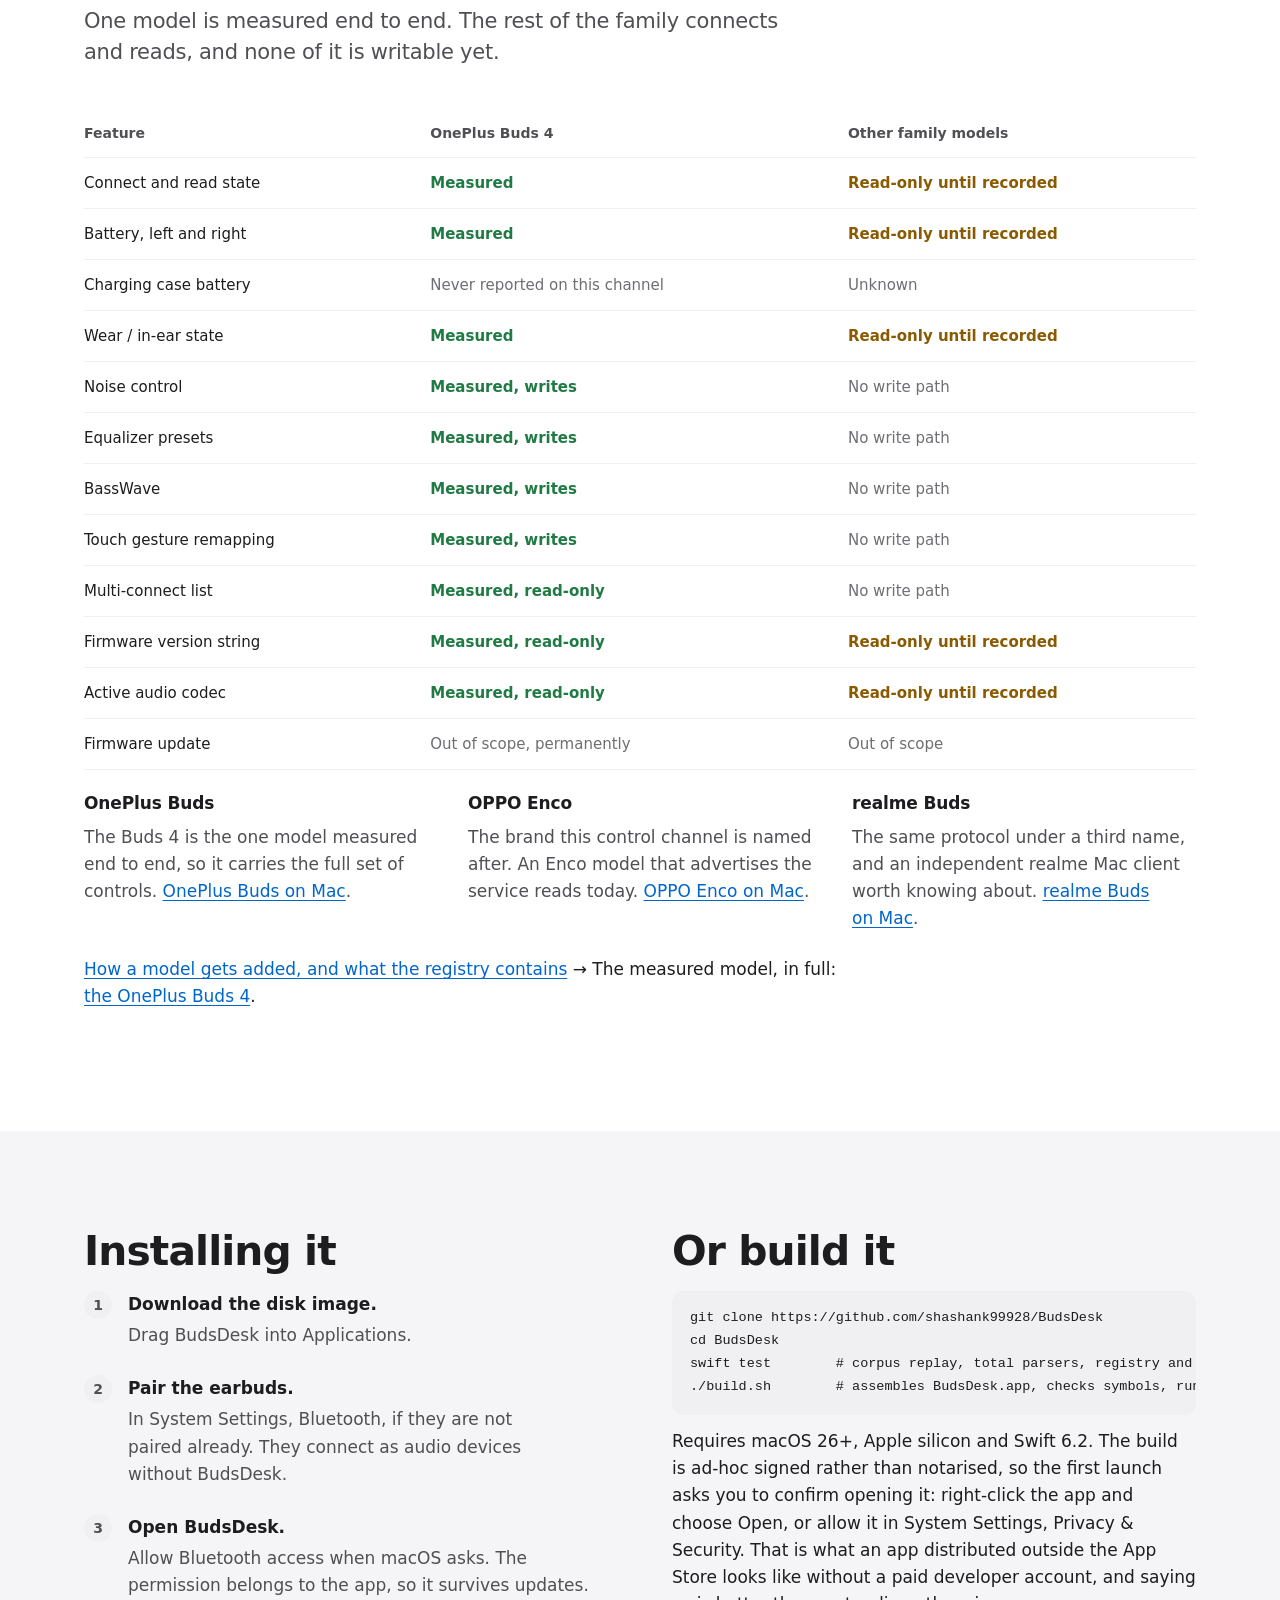
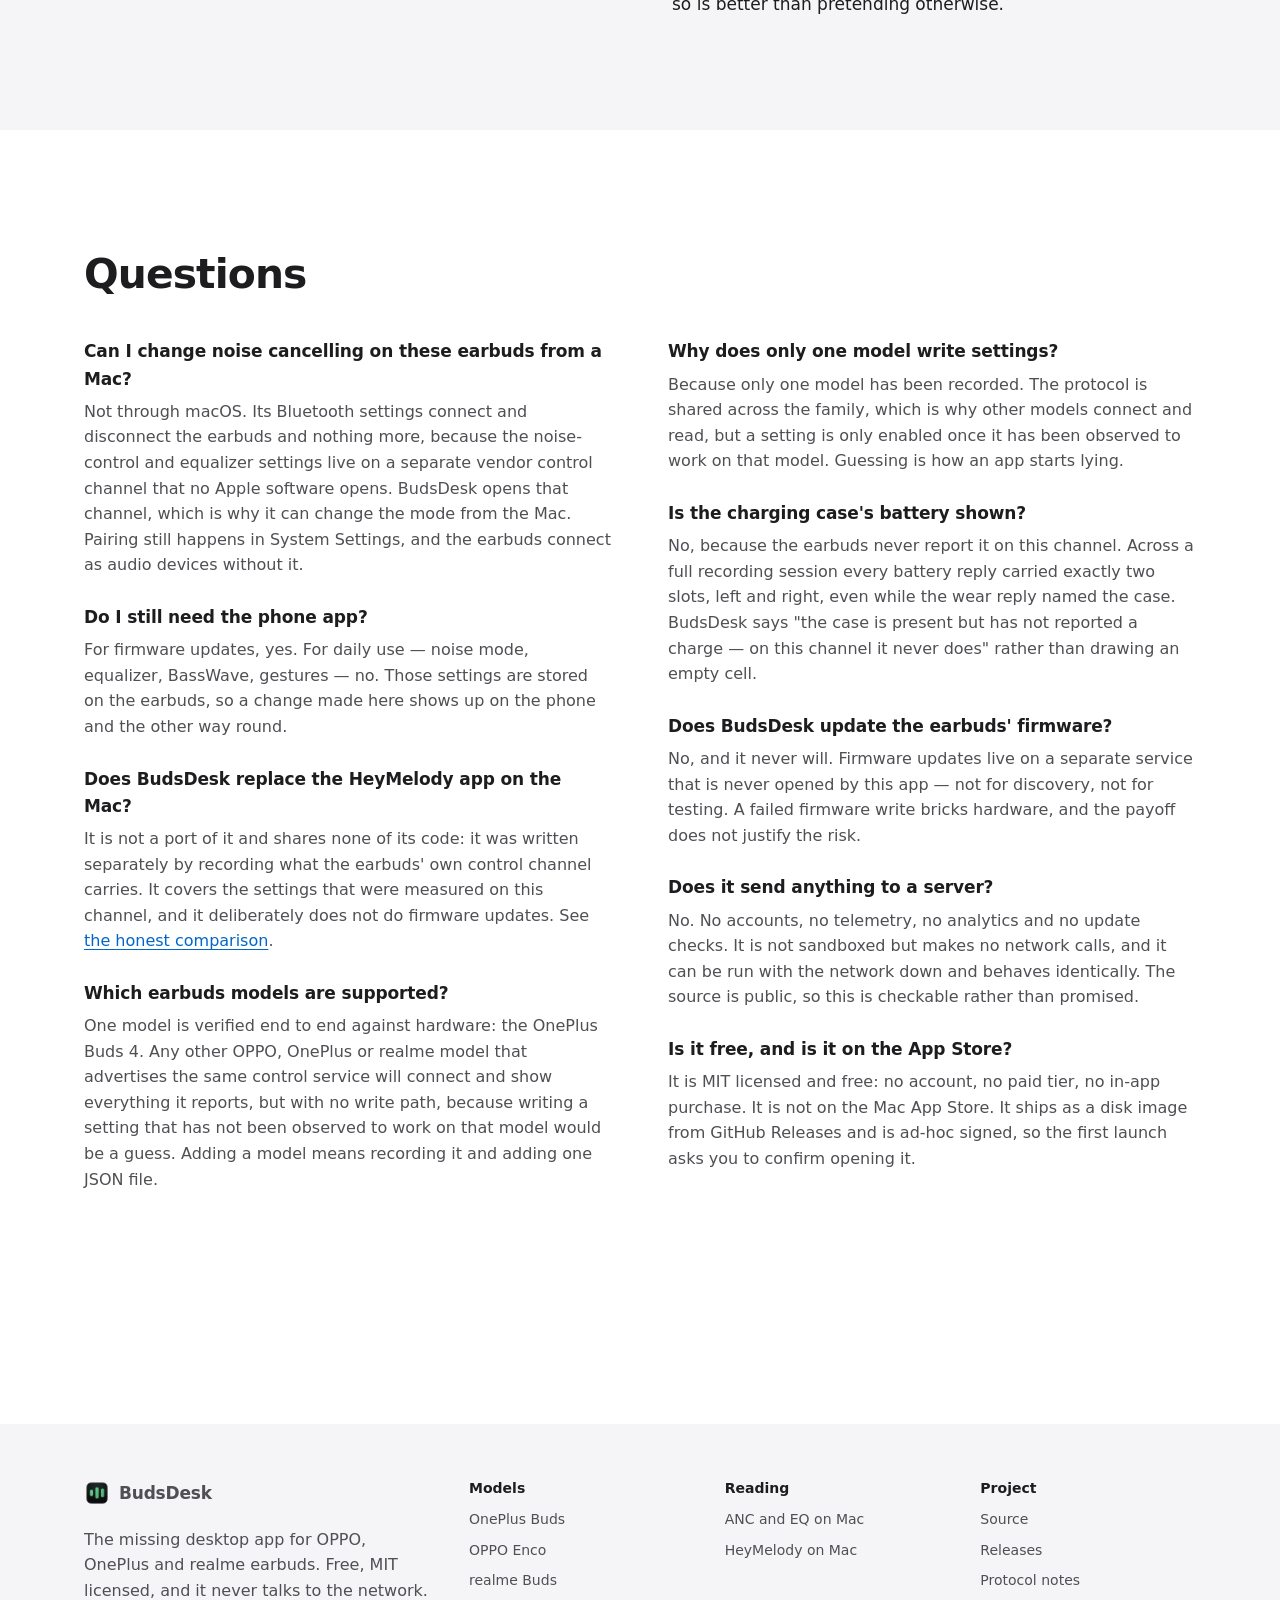
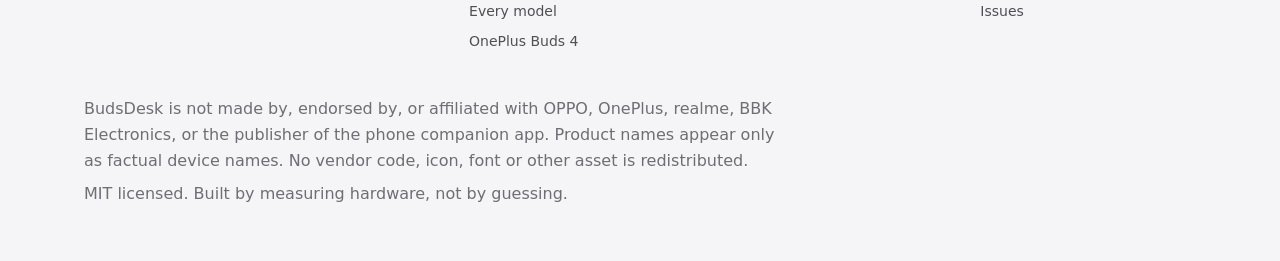
==== commit 995d0bc7: "The window is four sections behind a notch The window was one long column: battery, noise, equalizer" ====
--- a/docs/index.html
+++ b/docs/index.html
@@ -18,7 +18,7 @@
 <meta name="twitter:card" content="summary">
 <meta property="og:image" content="https://shashank99928.github.io/BudsDesk/assets/icon.png">
 
-<link rel="stylesheet" href="assets/style.css?v=4">
+<link rel="stylesheet" href="assets/style.css?v=5">
 <script>
 try { var saved = localStorage.getItem("budsdesk-appearance"); if (saved === "light" || saved === "dark") { document.documentElement.dataset.theme = saved; } } catch (error) { }
 </script>
@@ -217,59 +217,165 @@
 
       <figure class="shot" data-reveal>
         <div class="window" data-ui>
+          <div class="wnotch" role="tablist" aria-label="Window sections">
+            <button class="wtab" type="button" role="tab" id="wtab-status"
+                    aria-controls="wpanel-status" aria-selected="true">
+              <svg viewBox="0 0 24 24" aria-hidden="true" focusable="false" fill="none" stroke="currentColor" stroke-width="1.8" stroke-linecap="round" stroke-linejoin="round"><rect x="3" y="8" width="15" height="8" rx="2"/><path d="M21 11v2"/></svg><span>Status</span>
+            </button>
+            <button class="wtab" type="button" role="tab" id="wtab-sound"
+                    aria-controls="wpanel-sound" aria-selected="false" tabindex="-1">
+              <svg viewBox="0 0 24 24" aria-hidden="true" focusable="false" fill="none" stroke="currentColor" stroke-width="1.8" stroke-linecap="round" stroke-linejoin="round"><path d="M4 10v4M8 7v10M12 4v16M16 7v10M20 10v4"/></svg><span>Sound</span>
+            </button>
+            <button class="wtab" type="button" role="tab" id="wtab-controls"
+                    aria-controls="wpanel-controls" aria-selected="false" tabindex="-1">
+              <svg viewBox="0 0 24 24" aria-hidden="true" focusable="false" fill="none" stroke="currentColor" stroke-width="1.8" stroke-linecap="round" stroke-linejoin="round"><path d="M5 3l14 8-6 1-3 6-5-15z"/></svg><span>Controls</span>
+            </button>
+            <button class="wtab" type="button" role="tab" id="wtab-details"
+                    aria-controls="wpanel-details" aria-selected="false" tabindex="-1">
+              <svg viewBox="0 0 24 24" aria-hidden="true" focusable="false" fill="none" stroke="currentColor" stroke-width="1.8" stroke-linecap="round" stroke-linejoin="round"><circle cx="12" cy="12" r="9"/><path d="M12 11v5M12 8h.01"/></svg><span>Details</span>
+            </button>
+          </div>
+
           <div class="window-head">
             <div>
               <p class="window-title">OnePlus Buds 4</p>
-              <p class="window-sub">Connected.</p>
+              <p class="window-sub"><span class="wdot" aria-hidden="true"></span>Connected.</p>
             </div>
             <button class="window-ghost" type="button">Disconnect</button>
           </div>
 
           <div class="window-scroll">
-            <div class="wcard">
-              <h3 class="wcard-title">Battery</h3>
-              <p class="wcard-note">The case is present but has not reported a charge &mdash; on this
-              channel it never does, even while the wear reply names the case on every poll.</p>
-              <div class="wcells">
-                <div class="wcell">
-                  <span class="wcell-label">Left</span>
-                  <span class="wcell-value">20%</span>
-                  <span class="wcell-foot">In ear</span>
+            <div class="wpanel" id="wpanel-status" role="tabpanel" tabindex="0" aria-labelledby="wtab-status">
+              <div class="wcard">
+                <h3 class="wcard-title">Battery</h3>
+                <p class="wcard-note">The case is present but has not reported a charge &mdash; on this
+                channel it never does, even while the wear reply names the case on every poll.</p>
+                <div class="wcells">
+                  <div class="wcell">
+                    <span class="wcell-label">Left</span>
+                    <span class="wcell-value">20%</span>
+                    <span class="wcell-foot">In ear</span>
+                  </div>
+                  <div class="wcell">
+                    <span class="wcell-label">Right</span>
+                    <span class="wcell-value">20%</span>
+                    <span class="wcell-foot">In ear</span>
+                  </div>
+                  <div class="wcell">
+                    <span class="wcell-label">Case</span>
+                    <span class="wcell-value">—</span>
+                    <span class="wcell-foot">In case</span>
+                  </div>
                 </div>
-                <div class="wcell">
-                  <span class="wcell-label">Right</span>
-                  <span class="wcell-value">20%</span>
-                  <span class="wcell-foot">In ear</span>
+              </div>
+
+              <div class="wcard" data-card="noise">
+                <h3 class="wcard-title">Noise control</h3>
+                <p class="wcard-sub" data-window-mode>Adaptive</p>
+                <div class="wpills is-grid">
+                  <button class="wpill" type="button" data-mode="off" data-frame="anc-reply-off">Off</button>
+                  <button class="wpill" type="button" data-mode="noiseCancellation">Noise cancellation</button>
+                  <button class="wpill" type="button" data-mode="transparency" data-frame="anc-reply-transparency">Transparency</button>
+                  <button class="wpill" type="button" data-mode="adaptive" data-frame="anc-reply-adaptive" aria-pressed="true">Adaptive</button>
                 </div>
-                <div class="wcell">
-                  <span class="wcell-label">Case</span>
-                  <span class="wcell-value">—</span>
-                  <span class="wcell-foot">In case</span>
+                <p class="wcard-label">Cancellation level</p>
+                <div class="wpills is-row">
+                  <button class="wpill" type="button" data-level="high" data-frame="anc-reply-nc-high">High</button>
+                  <button class="wpill" type="button" data-level="moderate" data-frame="anc-reply-nc-moderate">Moderate</button>
+                  <button class="wpill" type="button" data-level="low" data-frame="anc-reply-nc-low">Low</button>
+                  <button class="wpill" type="button" data-level="auto" data-frame="anc-reply-nc-auto">Auto</button>
                 </div>
+                <p class="wcard-note">Each mode is one 16-bit mask, read back one at a time. Cancellation
+                keeps its last level; a phone change shows on the next poll.</p>
+                <p class="wread" data-window-log>Nothing has been pressed yet. Press a control above:
+                the app writes it, the earbuds answer, and the control settles on what they said
+                rather than on what was asked for.</p>
               </div>
             </div>
 
-            <div class="wcard" data-card="noise">
-              <h3 class="wcard-title">Noise control</h3>
-              <p class="wcard-sub" data-window-mode>Adaptive</p>
-              <div class="wpills">
-                <button class="wpill" type="button" data-mode="off" data-frame="anc-reply-off">Off</button>
-                <button class="wpill" type="button" data-mode="noiseCancellation">Noise cancellation<span class="wpill-detail">Cancellation at the last level used</span></button>
-                <button class="wpill" type="button" data-mode="transparency" data-frame="anc-reply-transparency">Transparency</button>
-                <button class="wpill" type="button" data-mode="adaptive" data-frame="anc-reply-adaptive" aria-pressed="true">Adaptive</button>
-              </div>
-              <p class="wcard-label">Cancellation level</p>
-              <div class="wpills">
-                <button class="wpill" type="button" data-level="high" data-frame="anc-reply-nc-high">High</button>
-                <button class="wpill" type="button" data-level="moderate" data-frame="anc-reply-nc-moderate">Moderate</button>
-                <button class="wpill" type="button" data-level="low" data-frame="anc-reply-nc-low">Low</button>
-                <button class="wpill" type="button" data-level="auto" data-frame="anc-reply-nc-auto">Auto</button>
-              </div>
-              <p class="wcard-note">Each mode is one 16-bit mask, set and read back one at a time. A
-              change made on the phone shows up here on the next poll.</p>
-              <p class="wread" data-window-log>Nothing has been pressed yet. Press a control above:
-              the app writes it, the earbuds answer, and the control settles on what they said
-              rather than on what was asked for.</p>
+            <div class="wpanel" id="wpanel-sound" role="tabpanel" tabindex="0" aria-labelledby="wtab-sound" hidden>
+              <div class="wcard">
+                <h3 class="wcard-title">Equalizer</h3>
+                <p class="wcard-sub">Preset: Bass</p>
+                <div class="wpills">
+                  <span class="wpill">Balanced</span>
+                  <span class="wpill">Clear Vocals</span>
+                  <span class="wpill is-selected">Bass</span>
+                  <span class="wpill is-disabled">Custom<span class="wpill-detail">No saved profile yet</span></span>
+                </div>
+                <p class="wcard-note">Writing a custom profile is a file transfer and is out of scope,
+                like firmware updates &mdash; so the custom slot can be selected here if one exists,
+                but not created.</p>
+              </div>
+
+              <div class="wcard">
+                <h3 class="wcard-title">BassWave</h3>
+                <p class="wcard-sub">Selected: +2</p>
+                <p class="wlevel">+2</p>
+                <p class="wcard-note">The earbuds report a range of -5 to 5. The bounds travel with the
+                write, so a model with a different range needs no code change.</p>
+              </div>
+            </div>
+
+            <div class="wpanel" id="wpanel-controls" role="tabpanel" tabindex="0" aria-labelledby="wtab-controls" hidden>
+              <div class="wcard">
+                <h3 class="wcard-title">Gestures</h3>
+                <p class="wcard-sub">Read from the left earbud; a change is written to both, so the two
+                cannot drift apart.</p>
+                <div class="wtable">
+                  <p class="wrow"><span class="wrow-key">Double tap</span><span
+                    class="wrow-value">Next track</span></p>
+                  <p class="wrow"><span class="wrow-key">Triple tap</span><span
+                    class="wrow-value">Previous track</span></p>
+                  <p class="wrow"><span class="wrow-key">Touch and hold</span><span
+                    class="wrow-value">Toggle noise control</span></p>
+                  <p class="wrow"><span class="wrow-key">Slide</span><span
+                    class="wrow-value">Volume control</span></p>
+                </div>
+                <p class="wcard-note">Only action codes this hardware has been seen to store are
+                offered &mdash; the firmware validates nothing, so a value outside the phone&rsquo;s
+                own list would leave its screen with no selection. The in-call gesture is
+                deliberately absent: its codes are unnamed in every description of this protocol,
+                and guessing between answer and decline risks ending someone&rsquo;s call.</p>
+              </div>
+
+              <div class="wcard">
+                <h3 class="wcard-title">Multi-connect</h3>
+                <p class="wcard-sub">Read from the earbuds&rsquo; own table: one getter, answered with
+                the same body the device pushes when the list changes.</p>
+                <div class="wtable">
+                  <p class="wrow wrow-device"><span class="wrow-value">Shashank&rsquo;s MacBook
+                    Pro</span><span class="wtags"><span class="wtag is-good">this Mac</span><span
+                    class="wtag">connected</span></span></p>
+                  <p class="wrow wrow-device"><span class="wrow-value">shsxnk S23</span><span
+                    class="wtags"><span class="wtag">connected</span></span></p>
+                </div>
+                <p class="wcard-note">The vendor&rsquo;s SDK does implement a setter for this, and its
+                shape is known &mdash; but it has never been seen working on this hardware, so there
+                is no way to make a linked device come or go from here.</p>
+              </div>
+            </div>
+
+            <div class="wpanel" id="wpanel-details" role="tabpanel" tabindex="0" aria-labelledby="wtab-details" hidden>
+              <div class="wcard">
+                <h3 class="wcard-title">Device</h3>
+                <p class="wcard-sub">What the hardware reports, shown as it reports it.</p>
+                <p class="wrow"><span class="wrow-key">Firmware</span><span
+                  class="wrow-value">1,2,138,2,2,138,3,1,01,3,2,105</span></p>
+                <p class="wrow"><span class="wrow-key">Codec</span><span
+                  class="wrow-value">AAC (0x02)</span></p>
+                <p class="wrow"><span class="wrow-key">Custom EQ</span><span
+                  class="wrow-value">none saved</span></p>
+              </div>
+
+              <div class="wcard">
+                <h3 class="wcard-title">Activity</h3>
+                <p class="wcard-sub">What happened, in order. A declined write says so here &mdash;
+                that is the only feedback a setter gets, because the firmware answers before it
+                acts.</p>
+                <p class="wread">Replaying oneplus-buds-4-2026-10-17 &mdash; 25 frames, OnePlus
+                Buds 4, taken 2026-10-17.</p>
+              </div>
             </div>
           </div>
 
@@ -280,12 +386,14 @@
           </div>
         </div>
         <figcaption>
-          The app's own window, rebuilt in the page so that you can press it. It holds the state of
-          the recorded session &mdash; a OnePlus Buds 4 with both buds in ear at 20% and Adaptive
-          noise control &mdash; and every answer it shows is a frame from
-          <code>captures/oneplus-buds-4-2026-10-17/frames.hex</code>. The picture the app itself
-          draws is <a href="assets/connected.png">here</a>, and the build fails if the two ever
-          stop agreeing.
+          The app's own window, rebuilt in the page so that you can press it. The notch switches
+          between the four sections of the window, and Status holds the state of the recorded
+          session &mdash; a OnePlus Buds 4 with both buds in ear at 20% and Adaptive noise control.
+          Every answer it shows is a frame from
+          <code>captures/oneplus-buds-4-2026-10-17/frames.hex</code>, and every value on the other
+          sections came from that same recording. The picture the app itself draws is
+          <a href="assets/connected.png">here</a>, and the build fails if the two ever stop
+          agreeing.
         </figcaption>
       </figure>
     </div>
@@ -334,50 +442,6 @@
             protocol self-check, so every part can be inspected without a window.</p>
           </li>
         </ul>
-
-        <div class="detail-stack" data-reveal>
-          <div class="wstack" data-ui>
-          <div class="wcard" data-ui>
-            <h3 class="wcard-title">Equalizer</h3>
-            <p class="wcard-sub">Preset: Bass</p>
-            <div class="wpills">
-              <span class="wpill">Balanced</span>
-              <span class="wpill">Clear Vocals</span>
-              <span class="wpill is-selected">Bass</span>
-              <span class="wpill is-disabled">Custom<span class="wpill-detail">No saved profile yet</span></span>
-            </div>
-            <p class="wcard-note">Writing a custom profile is a file transfer and is out of scope,
-            like firmware updates &mdash; so the custom slot can be selected here if one exists, but
-            not created.</p>
-          </div>
-
-          <div class="wcard" data-ui>
-            <h3 class="wcard-title">BassWave</h3>
-            <p class="wcard-sub">Selected: +2</p>
-            <p class="wlevel">+2</p>
-            <p class="wcard-note">The earbuds report a range of -5 to 5. The bounds travel with the
-            write, so a model with a different range needs no code change.</p>
-          </div>
-
-          <div class="wcard" data-ui>
-            <h3 class="wcard-title">Device</h3>
-            <p class="wcard-sub">What the hardware reports, shown as it reports it.</p>
-            <p class="wrow"><span class="wrow-key">Firmware</span><span
-              class="wrow-value">1,2,138,2,2,138,3,1,01,3,2,105</span></p>
-            <p class="wrow"><span class="wrow-key">Codec</span><span
-              class="wrow-value">AAC (0x02)</span></p>
-            <p class="wrow"><span class="wrow-key">Custom EQ</span><span
-              class="wrow-value">none saved</span></p>
-          </div>
-          </div>
-
-          <p class="release">
-            The rest of the window, as the app has it: the equalizer, the BassWave level, and
-            what the hardware reports. Every value on it came from the recording, and the
-            picture the app draws is
-            <a href="assets/connected.png">here</a>.
-          </p>
-        </div>
       </div>
     </div>
   </section>
@@ -564,68 +628,122 @@
         <!-- BEGIN read-only window -->
 <figure class="shot">
         <div class="window" data-ui>
+          <div class="wnotch" role="tablist" aria-label="Window sections">
+            <button class="wtab" type="button" role="tab" id="wtab-ro-status"
+                    aria-controls="wpanel-ro-status" aria-selected="true">
+              <svg viewBox="0 0 24 24" aria-hidden="true" focusable="false" fill="none" stroke="currentColor" stroke-width="1.8" stroke-linecap="round" stroke-linejoin="round"><rect x="3" y="8" width="15" height="8" rx="2"/><path d="M21 11v2"/></svg><span>Status</span>
+            </button>
+            <button class="wtab" type="button" role="tab" id="wtab-ro-sound"
+                    aria-controls="wpanel-ro-sound" aria-selected="false" tabindex="-1">
+              <svg viewBox="0 0 24 24" aria-hidden="true" focusable="false" fill="none" stroke="currentColor" stroke-width="1.8" stroke-linecap="round" stroke-linejoin="round"><path d="M4 10v4M8 7v10M12 4v16M16 7v10M20 10v4"/></svg><span>Sound</span>
+            </button>
+            <button class="wtab" type="button" role="tab" id="wtab-ro-controls"
+                    aria-controls="wpanel-ro-controls" aria-selected="false" tabindex="-1">
+              <svg viewBox="0 0 24 24" aria-hidden="true" focusable="false" fill="none" stroke="currentColor" stroke-width="1.8" stroke-linecap="round" stroke-linejoin="round"><path d="M5 3l14 8-6 1-3 6-5-15z"/></svg><span>Controls</span>
+            </button>
+            <button class="wtab" type="button" role="tab" id="wtab-ro-details"
+                    aria-controls="wpanel-ro-details" aria-selected="false" tabindex="-1">
+              <svg viewBox="0 0 24 24" aria-hidden="true" focusable="false" fill="none" stroke="currentColor" stroke-width="1.8" stroke-linecap="round" stroke-linejoin="round"><circle cx="12" cy="12" r="9"/><path d="M12 11v5M12 8h.01"/></svg><span>Details</span>
+            </button>
+          </div>
+
           <div class="window-head">
             <div>
               <p class="window-title">Uncatalogued device</p>
-              <p class="window-sub">Connected.</p>
+              <p class="window-sub"><span class="wdot" aria-hidden="true"></span>Connected.</p>
             </div>
             <button class="window-ghost" type="button">Disconnect</button>
           </div>
 
           <div class="window-scroll">
-            <div class="wcard">
-              <h3 class="wcard-title">Battery</h3>
-              <p class="wcard-sub">The buds have not reported a charge yet.</p>
-              <div class="wcells">
-                <div class="wcell">
-                  <span class="wcell-label">Left</span>
-                  <span class="wcell-value is-quiet">&mdash;</span>
-                  <span class="wcell-foot">unknown</span>
+            <div class="wpanel" id="wpanel-ro-status" role="tabpanel" tabindex="0" aria-labelledby="wtab-ro-status">
+              <div class="wcard">
+                <h3 class="wcard-title">Battery</h3>
+                <p class="wcard-sub">The buds have not reported a charge yet.</p>
+                <div class="wcells">
+                  <div class="wcell">
+                    <span class="wcell-label">Left</span>
+                    <span class="wcell-value is-quiet">&mdash;</span>
+                    <span class="wcell-foot">unknown</span>
+                  </div>
+                  <div class="wcell">
+                    <span class="wcell-label">Right</span>
+                    <span class="wcell-value is-quiet">&mdash;</span>
+                    <span class="wcell-foot">unknown</span>
+                  </div>
+                  <div class="wcell">
+                    <span class="wcell-label">Case</span>
+                    <span class="wcell-value is-quiet">&mdash;</span>
+                    <span class="wcell-foot">unknown</span>
+                  </div>
                 </div>
-                <div class="wcell">
-                  <span class="wcell-label">Right</span>
-                  <span class="wcell-value is-quiet">&mdash;</span>
-                  <span class="wcell-foot">unknown</span>
+              </div>
+
+              <div class="wcard">
+                <h3 class="wcard-title">Noise control</h3>
+                <p class="wcard-sub">The mode has not been reported yet. It is polled rather than
+                pushed: the notification that carries it is lossy on this hardware.</p>
+                <div class="wpills is-grid">
+                  <span class="wpill is-disabled">Off</span>
+                  <span class="wpill is-disabled">Noise cancellation</span>
+                  <span class="wpill is-disabled">Transparency</span>
+                  <span class="wpill is-disabled">Adaptive</span>
                 </div>
-                <div class="wcell">
-                  <span class="wcell-label">Case</span>
-                  <span class="wcell-value is-quiet">&mdash;</span>
-                  <span class="wcell-foot">unknown</span>
+                <p class="wcard-label">Cancellation level</p>
+                <div class="wpills is-row">
+                  <span class="wpill is-disabled">High</span>
+                  <span class="wpill is-disabled">Moderate</span>
+                  <span class="wpill is-disabled">Low</span>
+                  <span class="wpill is-disabled">Auto</span>
                 </div>
+                <p class="wcard-note">This model has no measured write path for noise control, so
+                the reported mode is shown and cannot be changed here.</p>
               </div>
             </div>
 
-            <div class="wcard">
-              <h3 class="wcard-title">Noise control</h3>
-              <p class="wcard-sub">The mode has not been reported yet. It is polled rather than
-              pushed: the notification that carries it is lossy on this hardware.</p>
-              <div class="wpills">
-                <span class="wpill is-disabled">Off</span>
-                <span class="wpill is-disabled">Noise cancellation<span class="wpill-detail">Cancellation at the last level used</span></span>
-                <span class="wpill is-disabled">Transparency</span>
-                <span class="wpill is-disabled">Adaptive</span>
-              </div>
-              <p class="wcard-label">Cancellation level</p>
-              <div class="wpills">
-                <span class="wpill is-disabled">High</span>
-                <span class="wpill is-disabled">Moderate</span>
-                <span class="wpill is-disabled">Low</span>
-                <span class="wpill is-disabled">Auto</span>
-              </div>
-              <p class="wcard-note">This model has no measured write path for noise control, so the
-              reported mode is shown and cannot be changed here.</p>
+            <div class="wpanel" id="wpanel-ro-sound" role="tabpanel" tabindex="0" aria-labelledby="wtab-ro-sound" hidden>
+              <div class="wcard">
+                <h3 class="wcard-title">Equalizer</h3>
+                <p class="wcard-sub">The preset has not been reported yet.</p>
+                <div class="wpills">
+                  <span class="wpill is-disabled">Balanced</span>
+                  <span class="wpill is-disabled">Clear Vocals</span>
+                  <span class="wpill is-disabled">Bass</span>
+                  <span class="wpill is-disabled">Custom</span>
+                </div>
+                <p class="wcard-note">This model has no measured write path for the equalizer.</p>
+              </div>
             </div>
 
-            <div class="wcard">
-              <h3 class="wcard-title">Equalizer</h3>
-              <p class="wcard-sub">The preset has not been reported yet.</p>
-              <div class="wpills">
-                <span class="wpill is-disabled">Balanced</span>
-                <span class="wpill is-disabled">Clear Vocals</span>
-                <span class="wpill is-disabled">Bass</span>
-                <span class="wpill is-disabled">Custom</span>
-              </div>
-              <p class="wcard-note">This model has no measured write path for the equalizer.</p>
+            <div class="wpanel" id="wpanel-ro-controls" role="tabpanel" tabindex="0" aria-labelledby="wtab-ro-controls" hidden>
+              <div class="wcard">
+                <h3 class="wcard-title">Controls</h3>
+                <p class="wcard-sub">Nothing measured for this model.</p>
+                <p class="wcard-note">This model has no measured write path for touch gestures or
+                multi-connect, so there is nothing here to change.</p>
+              </div>
+            </div>
+
+            <div class="wpanel" id="wpanel-ro-details" role="tabpanel" tabindex="0" aria-labelledby="wtab-ro-details" hidden>
+              <div class="wcard">
+                <h3 class="wcard-title">Device</h3>
+                <p class="wcard-sub">What the hardware reports, shown as it reports it.</p>
+                <p class="wrow"><span class="wrow-key">Firmware</span><span
+                  class="wrow-value">not reported</span></p>
+                <p class="wrow"><span class="wrow-key">Codec</span><span
+                  class="wrow-value">not reported</span></p>
+                <p class="wrow"><span class="wrow-key">Custom EQ</span><span
+                  class="wrow-value">not reported</span></p>
+              </div>
+
+              <div class="wcard">
+                <h3 class="wcard-title">Activity</h3>
+                <p class="wcard-sub">What happened, in order. A declined write says so here
+                &mdash; that is the only feedback a setter gets, because the firmware answers
+                before it acts.</p>
+                <p class="wread">Nothing yet. Commands and replies are listed here as they
+                happen.</p>
+              </div>
             </div>
           </div>
 
@@ -638,9 +756,10 @@
         <figcaption>
           The app's own window, rebuilt in the page. This is what it looks like on a model this project has not recorded: the
           earbuds connect and everything they report is shown, and every control is drawn
-          disabled with the reason on the card, because no such model has been recorded here. The window's own foot says so in
-          one line &mdash; <strong>Verified write paths: none</strong> &mdash; and the measured
-          model, where the same controls do write, is
+          disabled with the reason on the card, because no such model has been recorded here. The notch switches between the
+          four sections of the window, and the window's own foot says so in one line &mdash;
+          <strong>Verified write paths: none</strong> &mdash; and the measured model, where the
+          same controls do write, is
           <a href="/BudsDesk/oneplus-buds-4.html">the OnePlus Buds 4</a>.
         </figcaption>
       </figure>
@@ -850,7 +969,7 @@
   </div>
 </footer>
 
-<script src="assets/site.js?v=4" defer></script>
+<script src="assets/site.js?v=5" defer></script>
 
 </body>
 </html>
--- a/docs/assets/style.css
+++ b/docs/assets/style.css
@@ -38,6 +38,8 @@
     --w-accent: #0066cc;
     --w-select: rgba(0, 0, 0, 0.08);
     --w-select-stroke: rgba(0, 0, 0, 0.3);
+    --w-notch: #ebecee;
+    --w-notch-stroke: rgba(0, 0, 0, 0.12);
     --w-ghost: rgba(0, 0, 0, 0.06);
     --w-pill: #ffffff;
     --w-hover: rgba(0, 0, 0, 0.04);
@@ -93,6 +95,8 @@
     --w-accent: #59a8ff;
     --w-select: rgba(255, 255, 255, 0.16);
     --w-select-stroke: rgba(255, 255, 255, 0.38);
+    --w-notch: #090a0c;
+    --w-notch-stroke: rgba(255, 255, 255, 0.09);
     --w-ghost: rgba(255, 255, 255, 0.08);
     --w-pill: rgba(255, 255, 255, 0.02);
     --w-hover: rgba(255, 255, 255, 0.06);
@@ -568,6 +572,21 @@
     top: 92px;
 }
 
+/* The window now carries the equalizer, BassWave and device cards in its own sections,
+ * so the feature list takes the section's full width rather than leaving a column for a
+ * second copy of the window. */
+#features .feature-grid { grid-template-columns: minmax(0, 1fr); }
+#features .feature-list {
+    display: grid;
+    grid-template-columns: repeat(2, minmax(0, 1fr));
+    column-gap: 48px;
+}
+#features .feature-list > li { max-width: none; }
+
+@media (max-width: 760px) {
+    #features .feature-list { grid-template-columns: minmax(0, 1fr); }
+}
+
 /* A crop of the app's own window: the same file the hero shows, cut to the part the
  * paragraph beside it is talking about.
  *
@@ -915,6 +934,168 @@
 
 .window[data-ui] { border: 1px solid var(--w-stroke); }
 
+/* The notch takes the top of the window and the title sits under it, so the head loses the
+ * padding the notch has already given it. */
+.wnotch + .window-head { padding-top: 8px; }
+
+/* The notch: the app's section navigation, drawn as the island it is in the window.
+ * It is darker than the window ground, not another card, so the chrome reads as cut into
+ * the surface. The selected pill carries a fill and a hairline as well as its weight. */
+.wnotch {
+    display: grid;
+    grid-template-columns: repeat(4, minmax(0, 1fr));
+    gap: 2px;
+    margin: 10px 16px 0;
+    padding: 4px;
+    background: var(--w-notch);
+    border: 1px solid var(--w-notch-stroke);
+    border-radius: 18px;
+    box-shadow: 0 4px 12px rgba(0, 0, 0, 0.18);
+}
+
+.wtab {
+    display: flex;
+    align-items: center;
+    justify-content: center;
+    gap: 5px;
+    min-width: 0;
+    height: 30px;
+    padding: 0 8px;
+    font: inherit;
+    font-size: 12px;
+    font-weight: 500;
+    color: var(--w-muted);
+    background: transparent;
+    border: 1px solid transparent;
+    border-radius: 14px;
+    cursor: pointer;
+    transition-property: background-color, border-color, color;
+    transition-duration: 150ms;
+    transition-timing-function: ease-out;
+}
+
+.wtab svg { width: 13px; height: 13px; flex: none; }
+
+.wtab span {
+    overflow: hidden;
+    text-overflow: ellipsis;
+    white-space: nowrap;
+}
+
+.wtab[aria-selected="true"] {
+    color: var(--w-ink);
+    font-weight: 620;
+    background: var(--w-select);
+    border-color: var(--w-select-stroke);
+}
+
+.wtab[aria-selected="true"] svg { color: var(--w-accent); }
+
+.wtab:focus-visible {
+    outline: 2px solid var(--w-accent);
+    outline-offset: 2px;
+}
+
+.wtab:active { transform: scale(0.97); }
+
+/* Four labels on one row stop fitting before the window does. The icon is the first thing
+ * to go, and the label alone still names the section. */
+@media (max-width: 460px) {
+    .wnotch { margin-inline: 12px; }
+    .wtab svg { display: none; }
+    .wtab { padding-inline: 4px; font-size: 11px; }
+}
+
+@media (hover: hover) {
+    .wtab:hover:not([aria-selected="true"]) {
+        background: var(--w-hover);
+        color: var(--w-ink);
+    }
+}
+
+/* The window's sections. A hidden panel is hidden by us as well as by the attribute: an
+ * explicit display rule would otherwise win over the user agent's `hidden` one. */
+.wpanel { display: grid; gap: 16px; }
+.wpanel[hidden] { display: none; }
+
+/* The connection dot is an addition to the sentence, never a replacement for it. */
+.wdot {
+    display: inline-block;
+    width: 6px;
+    height: 6px;
+    margin-right: 6px;
+    border-radius: 50%;
+    background: var(--w-good);
+    vertical-align: 1px;
+}
+
+/* Four modes in two columns, four levels in one row: the app's density, at the page's
+ * scale. The modes are short enough to pair, and the levels are one word each. */
+[data-ui] .wpills.is-grid {
+    grid-template-columns: repeat(2, minmax(0, 1fr));
+}
+
+[data-ui] .wpills.is-row {
+    grid-template-columns: repeat(4, minmax(0, 1fr));
+}
+
+[data-ui] .wpills.is-row .wpill {
+    padding-inline: 8px;
+    font-size: 11px;
+}
+
+/* Read-only tables: gesture rows and the multi-connect list. These are readings, not
+ * controls, so they are rows of text rather than pills that look pressable. */
+.wtable .wrow {
+    align-items: baseline;
+    justify-content: space-between;
+    gap: 12px;
+    margin: 0;
+    padding: 7px 0;
+    border-bottom: 1px solid var(--w-stroke);
+}
+
+.wtable .wrow:last-child { border-bottom: 0; }
+
+.wtable .wrow-key {
+    width: auto;
+    flex: 0 1 auto;
+    font-size: 12px;
+    color: var(--w-ink);
+}
+
+.wtable .wrow-value {
+    font-size: 12px;
+    color: var(--w-muted);
+    text-align: right;
+}
+
+.wrow-device .wrow-value {
+    overflow: hidden;
+    text-overflow: ellipsis;
+    white-space: nowrap;
+}
+
+.wtags {
+    display: flex;
+    gap: 6px;
+    flex: none;
+}
+
+.wtag {
+    padding: 2px 6px;
+    border-radius: 999px;
+    background: var(--w-hover);
+    color: var(--w-muted);
+    font-size: 9px;
+    font-weight: 540;
+}
+
+.wtag.is-good {
+    color: var(--w-good);
+    background: rgba(107, 209, 140, 0.14);
+}
+
 .window-head {
     display: flex;
     align-items: flex-start;
@@ -955,7 +1136,9 @@
     gap: 16px;
     align-content: start;
     padding: 0 16px 16px;
-    max-height: 520px;
+    /* The window keeps the app's proportions: the notch, the title and the foot take the
+     * height the old flat list gave to the cards. */
+    max-height: 440px;
     overflow-y: auto;
     scrollbar-width: thin;
     scrollbar-color: var(--w-scroll) transparent;
@@ -1255,3 +1438,10 @@
 @media (prefers-reduced-motion: reduce) {
     .js [data-reveal] { opacity: 1; transform: none; }
 }
+
+/* Four level words share one row, and "Moderate" is the one that starts to break when the
+ * window is narrow. This sits last on purpose: the row's own rule is more specific in intent
+ * but not in the cascade, and the type has to step down rather than split a word. */
+@media (max-width: 460px) {
+    [data-ui] .wpills.is-row .wpill { padding-inline: 5px; font-size: 10px; }
+}
